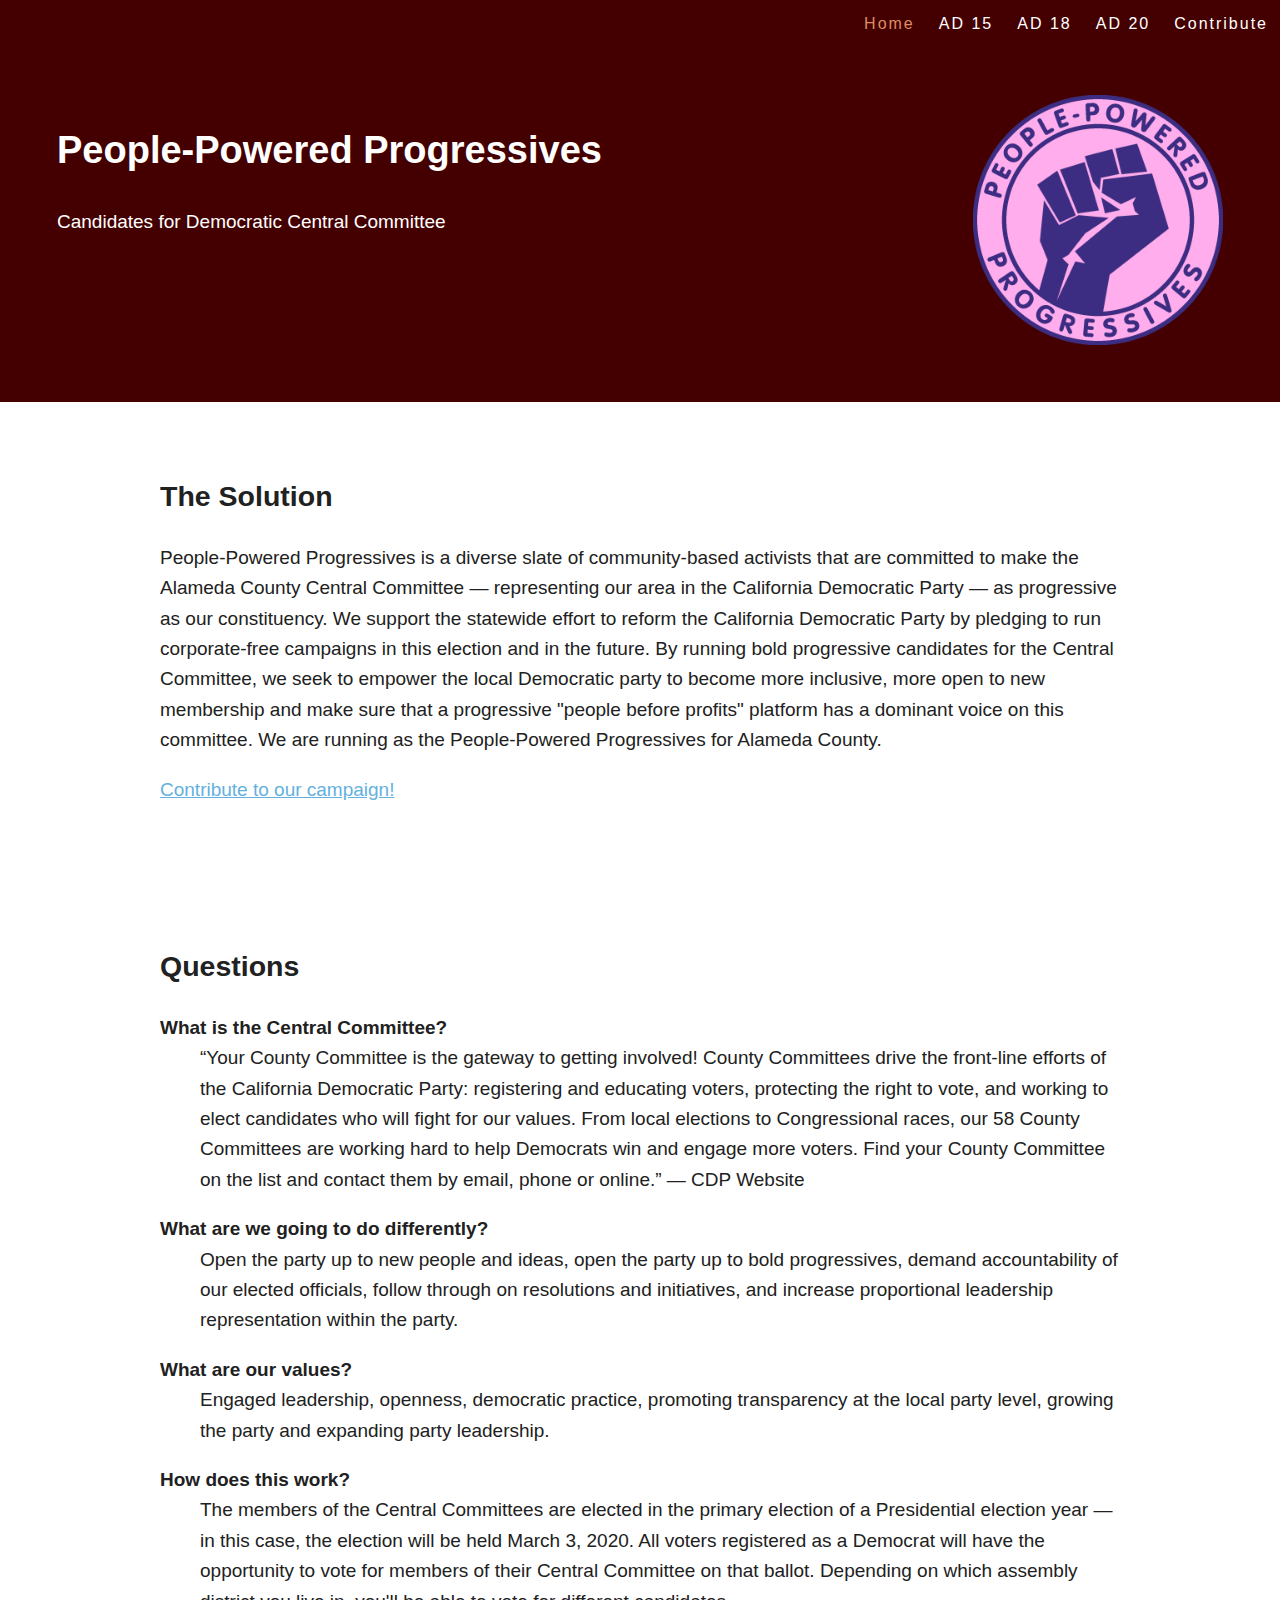
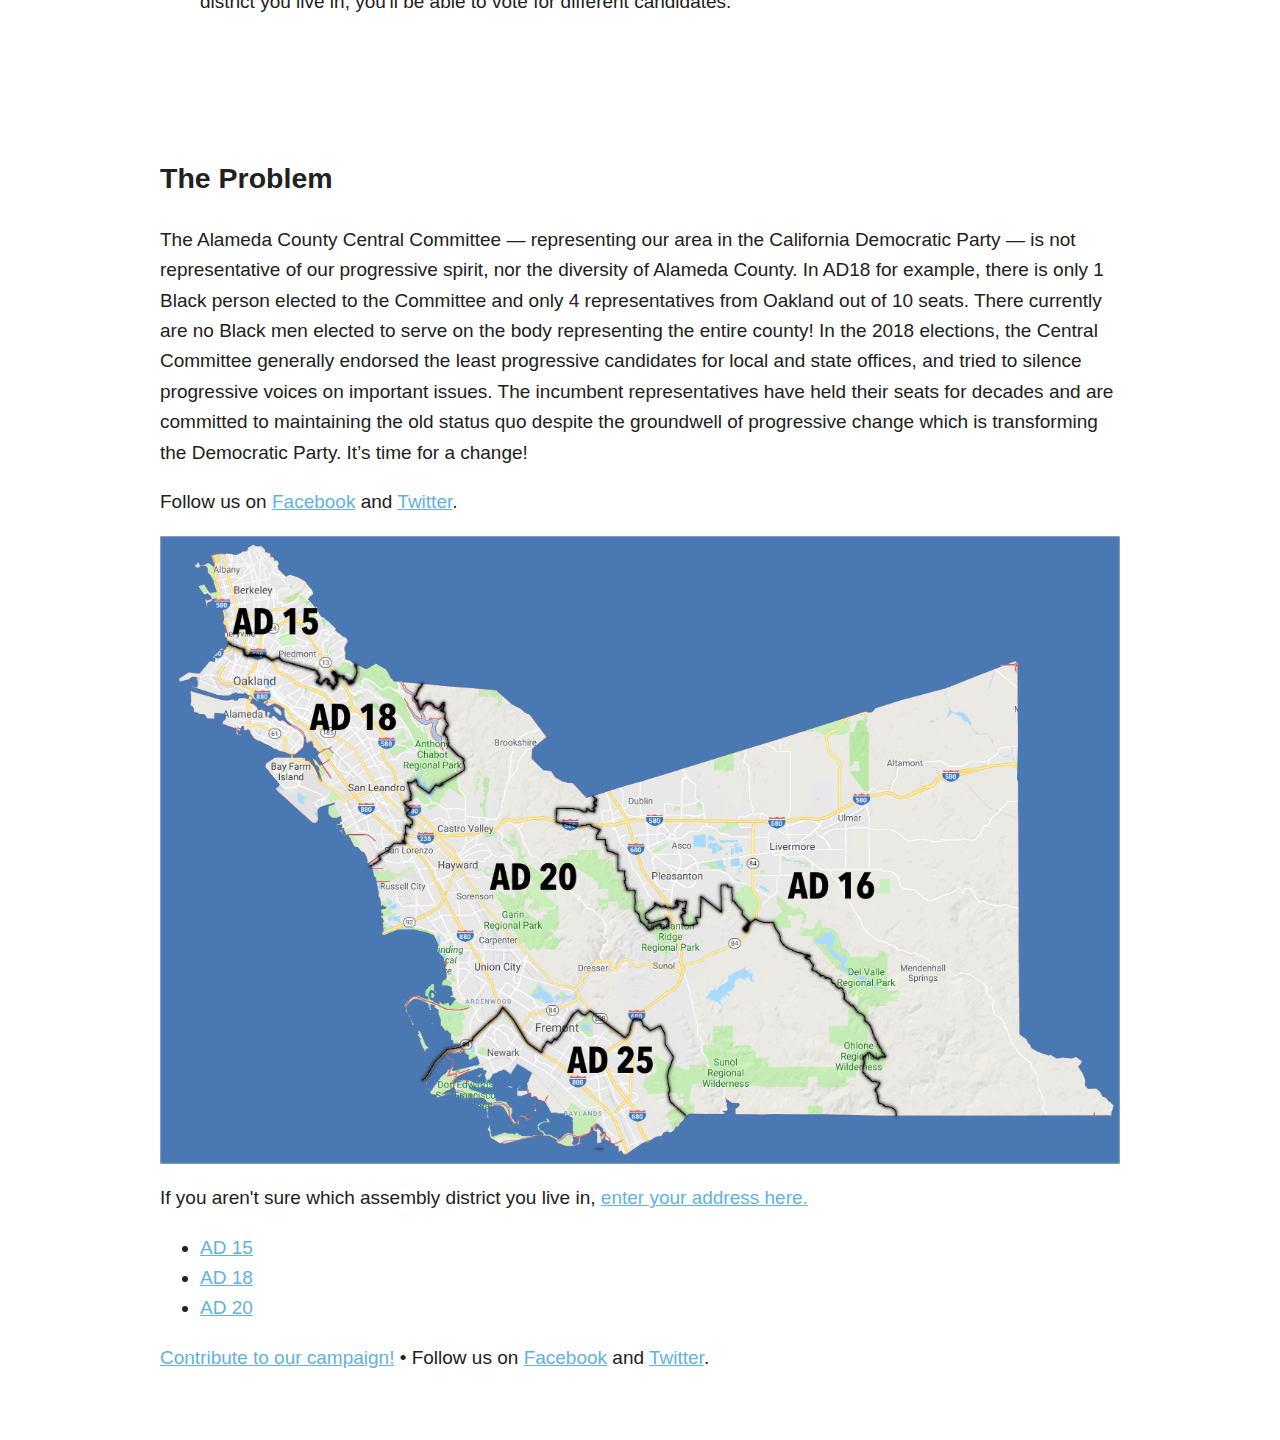
==== index.html @ a9eda9a0 "ad15 added" ====
<!DOCTYPE html><html class="no-js" lang="en-us"><head><meta charset="utf-8"><!--[if IE]><meta http-equiv='X-UA-Compatible' content='IE=edge'><![endif]--><title>People-Powered Progressives</title><meta name="description" content="Candidates for Democratic Central Committee in Alameda County."><meta name="viewport" content="width=device-width, initial-scale=1.0, viewport-fit=cover"><meta name="supported-color-schemes" content="light dark"><link rel="apple-touch-icon" href="icon.png"><link rel="stylesheet" href="css/main.css"></head><body class="Home"><!--[if lt IE 9]><p class="browserupgrade">You are using an <strong>outdated</strong> browser. Please
<a href="http://browsehappy.com/">upgrade your browser</a> to improve your experience.</p><![endif]--><header id="main-header"><div class="clearfix"><div class="logo"><a class="active" href="/"><img src="img/logo.png" alt="Logo"></a></div><div class="title"><h1>People-Powered Progressives</h1><p>Candidates for Democratic Central Committee</p></div><input id="navigation" type="checkbox"><label class="hamburger" for="navigation"><div class="spinner diagonal part-1"></div><div class="spinner horizontal"></div><div class="spinner diagonal part-2"></div></label><nav class="page-menu"><ul><li><a class="active" href="./">Home</a></li><li><a href="ad15.html">AD 15</a></li><!--/+navLink('', 'AD 16')--><li><a href="ad18.html">AD 18</a></li><li><a href="ad20.html">AD 20</a></li><!--/+navLink('', 'AD 25')--><li><a href="https://www.efundraisingconnections.com/c/PeoplePoweredProgressives/">Contribute</a></li></ul></nav></div></header><main><section class="solution"><article class="textual"><header><h2>The Solution</h2><p>People-Powered Progressives is a diverse slate of community-based activists that are committed to make the Alameda County Central Committee — representing our area in the California Democratic Party — as progressive as our constituency. We support the statewide effort to reform the California Democratic Party by pledging to run corporate-free campaigns in this election and in the future. By running bold progressive candidates for the Central Committee, we seek to empower the local Democratic party to become more inclusive, more open to new membership and make sure that a progressive "people before profits" platform has a dominant voice on this committee. We are running as the People-Powered Progressives for Alameda County.
</p><p><a href="https://www.efundraisingconnections.com/c/PeoplePoweredProgressives/">Contribute to our campaign!</a></p></header></article></section><section class="questions"><article class="textual"><header><h2>Questions</h2><dl><dt>What is the Central Committee?</dt><dd class="quoted">“Your County Committee is the gateway to getting involved! County Committees drive the front-line efforts of the California Democratic Party: registering and educating voters, protecting the right to vote, and working to elect candidates who will fight for our values. From local elections to Congressional races, our 58 County Committees are working hard to help Democrats win and engage more voters. Find your County Committee on the list and contact them by email, phone or online.” — CDP Website</dd></dl><dl><dt>What are we going to do differently?</dt><dd>Open the party up to new people and ideas, open the party up to bold progressives, demand accountability of our elected officials, follow through on resolutions and initiatives, and increase proportional leadership representation within the party.</dd></dl><dl><dt>What are our values?</dt><dd>Engaged leadership, openness, democratic practice, promoting transparency at the local party level, growing the party and expanding party leadership.</dd></dl><dl><dt>How does this work?</dt><dd>The members of the Central Committees are elected in the primary election of a Presidential election year — in this case, the election will be held March 3, 2020. All voters registered as a Democrat will have the opportunity to vote for members of their Central Committee on that ballot. Depending on which assembly district you live in, you'll be able to vote for different candidates.</dd></dl></header></article></section><section class="problem"><article class="textual"><header><h2>The Problem</h2><p>The Alameda County Central Committee — representing our area in the California Democratic Party — is not representative of our progressive spirit, nor the diversity of Alameda County. In AD18 for example, there is only 1 Black person elected to the Committee and only 4 representatives from Oakland out of 10 seats. There currently are no Black men elected to serve on the body representing the entire county! In the 2018 elections, the Central Committee generally endorsed the least progressive candidates for local and state offices, and tried to silence progressive voices on important issues. The incumbent representatives have held their seats for decades and are committed to maintaining the old status quo despite the groundwell of progressive change which is transforming the Democratic Party. It’s time for a change!

</p><p>Follow us on <a href="https://www.facebook.com/peoplepoweredprogressives">Facebook</a> and <a href="https://twitter.com/PeoplePoweredAC">Twitter</a>.
</p><p><img src="img/alameda-county-assembly-districts.jpeg"></p><p>If you aren't sure which assembly district you live in, <a href="http://findyourrep.legislature.ca.gov">enter your address here.</a>

</p><nav class="extra-menu"><ul><li><a href="ad15.html">AD 15</a></li><li><a href="ad18.html">AD 18</a></li><li><a href="ad20.html">AD 20</a></li></ul></nav><p><a href='https://www.efundraisingconnections.com/c/PeoplePoweredProgressives/'>Contribute to our campaign!</a>
•
Follow us on <a href="https://www.facebook.com/peoplepoweredprogressives">Facebook</a> and <a href="https://twitter.com/PeoplePoweredAC">Twitter</a>.</p></header></article></section></main><footer></footer><!-- Modernizer-like--><!-- Remove "no-js" class from element, if it exists--><script>document.documentElement.className = document.documentElement.className.replace("no-js","js");</script></body></html>
---- css/main.css ----
/*! normalize.css v8.0.0 | MIT License | github.com/necolas/normalize.css */html{line-height:1.15;-webkit-text-size-adjust:100%}body{margin:0}h1{font-size:2em;margin:0.67em 0}hr{box-sizing:content-box;height:0;overflow:visible}pre{font-family:monospace, monospace;font-size:1em}a{background-color:transparent}abbr[title]{border-bottom:none;text-decoration:underline;text-decoration:underline dotted}b,strong{font-weight:bolder}code,kbd,samp{font-family:monospace, monospace;font-size:1em}small{font-size:80%}sub,sup{font-size:75%;line-height:0;position:relative;vertical-align:baseline}sub{bottom:-0.25em}sup{top:-0.5em}img{border-style:none}button,input,optgroup,select,textarea{font-family:inherit;font-size:100%;line-height:1.15;margin:0}button,input{overflow:visible}button,select{text-transform:none}button,[type="button"],[type="reset"],[type="submit"]{-webkit-appearance:button}button::-moz-focus-inner,[type="button"]::-moz-focus-inner,[type="reset"]::-moz-focus-inner,[type="submit"]::-moz-focus-inner{border-style:none;padding:0}button:-moz-focusring,[type="button"]:-moz-focusring,[type="reset"]:-moz-focusring,[type="submit"]:-moz-focusring{outline:1px dotted ButtonText}fieldset{padding:0.35em 0.75em 0.625em}legend{box-sizing:border-box;color:inherit;display:table;max-width:100%;padding:0;white-space:normal}progress{vertical-align:baseline}textarea{overflow:auto}[type="checkbox"],[type="radio"]{box-sizing:border-box;padding:0}[type="number"]::-webkit-inner-spin-button,[type="number"]::-webkit-outer-spin-button{height:auto}[type="search"]{-webkit-appearance:textfield;outline-offset:-2px}[type="search"]::-webkit-search-decoration{-webkit-appearance:none}::-webkit-file-upload-button{-webkit-appearance:button;font:inherit}details{display:block}summary{display:list-item}template{display:none}[hidden]{display:none}/*! HTML5 Boilerplate v6.0.1 | MIT License | https://html5boilerplate.com/ */html{color:#222;font-size:1em;line-height:1.4}::-moz-selection{background:#b3d4fc;text-shadow:none}::selection{background:#b3d4fc;text-shadow:none}hr{display:block;height:1px;border:0;border-top:1px solid #ccc;margin:1em 0;padding:0}audio,canvas,iframe,img,svg,video{vertical-align:middle}fieldset{border:0;margin:0;padding:0}textarea{resize:vertical}.browserupgrade{margin:0.2em 0;background:#ccc;color:#000;padding:0.2em 0}.hidden{display:none !important}.visuallyhidden{border:0;clip:rect(0 0 0 0);-webkit-clip-path:inset(50%);clip-path:inset(50%);height:1px;margin:-1px;overflow:hidden;padding:0;position:absolute;width:1px;white-space:nowrap}.visuallyhidden.focusable:active,.visuallyhidden.focusable:focus{clip:auto;-webkit-clip-path:none;clip-path:none;height:auto;margin:0;overflow:visible;position:static;width:auto;white-space:inherit}.invisible{visibility:hidden}.clearfix:before,.person:before,.clearfix:after,.person:after{content:" ";display:table}.clearfix:after,.person:after{clear:both}@media print{*,*:before,*:after{background:transparent !important;color:#000 !important;box-shadow:none !important;text-shadow:none !important}a,a:visited{text-decoration:underline}a[href]:after{content:" (" attr(href) ")"}abbr[title]:after{content:" (" attr(title) ")"}a[href^="#"]:after,a[href^="javascript:"]:after{content:""}pre{white-space:pre-wrap !important}pre,blockquote{border:1px solid #999;page-break-inside:avoid}thead{display:table-header-group}tr,img{page-break-inside:avoid}p,h2,h3{orphans:3;widows:3}h2,h3{page-break-after:avoid}}html,body{height:100%}body{display:-ms-flexbox;display:flex;-ms-flex-direction:column;flex-direction:column}body>header,body>footer{-ms-flex:none;flex:none}body>main{-ms-flex:1 0 auto;flex:1 0 auto}html{box-sizing:border-box}.ir{border:0 !important;font:0/0 a !important;text-shadow:none !important;color:transparent !important;width:0 !important;height:0 !important;padding:0 !important}section,.safe-area{padding-left:1rem;padding-right:1rem}@supports (padding: 0px){section{padding-left:max(1rem, constant(safe-area-inset-left));padding-right:max(1rem, constant(safe-area-inset-right));padding-left:max(1rem, env(safe-area-inset-left));padding-right:max(1rem, env(safe-area-inset-right))}.safe-area-only{padding-left:constant(safe-area-inset-left);padding-right:constant(safe-area-inset-right);padding-left:env(safe-area-inset-left);padding-right:env(safe-area-inset-right)}}.no-js .requires-js{display:none}.js .js-warning{display:none}.js .js-hidden{display:none}.no-js p.js-warning{padding:0.5rem 1rem;margin:0;color:purple;background:white}.browserupgrade{font-size:150%;padding:1rem}.warning{color:purple}iframe{border:none}svg defs{height:0;position:absolute;width:0}:root{color-scheme:light dark;--color-Link:			hsl(202, 65%, 63%);--color-Link-hover:		hsl(202, 65%, 43%);--color-Inverse:		hsl(20, 65%, 63%);--color-Warning:		purple;--color-paper-high:		white;--color-paper-med:		hsl(0, 0%, 96%);--color-paper-low:		hsl(0, 0%, 74%);--color-ink-low:		hsl(0, 0%, 38%);--color-ink-med:		hsl(0, 0%, 26%);--color-ink-high:		hsl(0, 0%, 13%);--color-ink-max:		black;--color-dark-high:		hsl(0, 0%, 13%)}@media (prefers-color-scheme: dark){:root{--color-Link:			hsl(202, 65%, 63%);--color-Link-hover:		hsl(202, 65%, 43%);--color-Inverse:		hsl(20, 65%, 63%);--color-Warning:		purple;--color-paper-high:		hsl(0, 0%, 0%);--color-paper-med:		hsl(0, 0%, 4%);--color-paper-low:		hsl(0, 0%, 26%);--color-ink-low:		hsl(0, 0%, 62%);--color-ink-med:		hsl(0, 0%, 74%);--color-ink-high:		hsl(0, 0%, 87%);--color-dark-high:		hsl(0, 0%, 4%)}.hero-image{opacity:0.7}}html{color:var(--color-ink-high)}a{color:var(--color-Link)}.dimmer{color:var(--color-ink-low)}main{background:var(--color-paper-high)}section.lightgray{background:var(--color-paper-low)}body{font:19px/1.6 Helvetica, Helvetica Neue, Arial}dt{font-weight:bold}.blogdate{font-weight:normal;color:var(--color-paper-low)}img.small{float:right;margin-left:1em;max-width:25%}blockquote{font-style:italic;letter-spacing:2px}blockquote footer{font-style:normal;letter-spacing:normal;font-size:80%}.centered{text-align:center}section{padding-top:1rem;padding-bottom:1rem}section.balance-footer{padding-bottom:0}body>footer p{padding:20px 5%;margin:0;font-size:80%}article.textual{margin:0 auto;padding:2rem 1rem;max-width:60rem}body>footer{background:var(--color-paper-low);color:var(--color-paper-high)}.embed-container{position:relative;padding-bottom:56.25%;height:0;overflow:hidden;max-width:100%}.embed-container iframe,.embed-container object,.embed-container embed{position:absolute;top:0;left:0;width:100%;height:100%}.ksbox{width:100%;float:left}.ksbox,.ksflex{padding:15px 15px}.ksbox>* :not(.group):first-child{margin-top:0}.ksbox>* :not(.group):last-child{margin-bottom:0}.directionRtoL .ksbox,.ksbox.opposite{float:right}.directionRtoL .ksbox.opposite{float:left}.group{margin:-15px -15px}.flexbox{display:-webkit-box;display:-ms-flexbox;display:flex;-ms-flex-flow:row wrap;flex-flow:row wrap}.flex-fill{-moz-flex:1 1 auto;-ms-flex:1 1 auto;-webkit-box-flex:1;flex:1 1 auto}.flex-down,.sidebar-container>.group{-ms-flex-direction:column;-webkit-box-orient:vertical;-webkit-box-direction:normal;flex-direction:column}.outdent-horizontally{margin:0 -15px}.no-padding .group,.no-padding .ksbox{margin:0}.no-padding .ksbox{padding:0}.padded{padding:20px}img{max-width:100%}img.right{float:right;max-width:50%;padding-left:1em}img.half{float:left;max-width:50%}@media only screen and (max-width: 629px){.maximize-mobile{padding-left:0;padding-right:0}.maximize-mobile footer,.maximize-mobile header{padding-left:1rem;padding-right:1rem}img.right,img.half{max-width:100%;float:none;padding:0}}header#main-header{padding-top:5em;background-color:#440000;color:white}.logo{float:right;width:25%;max-width:250px;padding:0 3em 3em 3em}.title{padding:0 3em 3em 3em}@media only screen and (max-width: 629px){.logo{float:none;width:100%;max-width:100%;padding:0;max-width:200px;margin:1em auto 0 auto}h1{line-height:1;font-size:1.5em}.title p{line-height:1}.title{padding-bottom:0}header#main-header{padding-top:0em}main article.textual{padding-top:0}}input#navigation[type="checkbox"],label.hamburger{display:none}@media only screen and (min-width: 630px){nav.page-menu{display:block;position:absolute;top:0;right:0;text-align:center}nav.page-menu ul{padding:0;margin:0;list-style:none;overflow:hidden;text-align:right}nav.page-menu li{margin:0;color:#fff;display:inline-block;line-height:1;font-size:1rem;font-weight:300;letter-spacing:2px}nav.page-menu a{color:#fff;text-decoration:none;display:block;padding:1rem .75rem}nav.page-menu a.active{color:var(--color-Inverse)}nav.page-menu a:hover{background:var(--color-Inverse);color:var(--color-ink-med)}}@media only screen and (max-width: 629px){nav.page-menu{display:block;position:fixed;top:0;right:0;height:100%;width:12rem;z-index:10;transform:translateX(250px);transition:transform 250ms ease-in-out}nav.page-menu ul{width:12rem;height:100%;padding:0;margin:0;list-style:none;background:#456;overflow:hidden}nav.page-menu li{margin:0;color:#fff}nav.page-menu a{color:#fff;font-size:1rem;text-decoration:none;display:block;padding:12px 15px;font-weight:300;letter-spacing:2px}nav.page-menu a.active{color:var(--color-Inverse)}nav.page-menu a:hover{background:#111}label.hamburger{display:block;position:absolute;top:10px;right:.5rem;width:32px;height:25px;z-index:11;cursor:pointer}input#navigation[type="checkbox"]:checked ~ .page-menu{transform:translateX(0)}input#navigation[type="checkbox"]:checked ~ label{position:fixed;transform:none;top:.5rem}input#navigation[type="checkbox"]:checked ~ label>.horizontal{opacity:0}input#navigation[type="checkbox"]:checked ~ label>.diagonal.part-1{transform:rotate(135deg);margin-top:10px}input#navigation[type="checkbox"]:checked ~ label>.diagonal.part-2{transform:rotate(-135deg);margin-top:-15px}.spinner{transition:all 0.3s;position:relative;float:left;height:5px;border-radius:2px;width:100%;background-color:var(--color-Inverse)}.horizontal,.diagonal.part-2{margin-top:5px}}a.active{pointer-events:none;cursor:default}.person{padding-bottom:1em;border-bottom:1px solid #CCC;margin-bottom:2em}.person img{max-width:100px;float:left;margin-right:1em;margin-top:1em}.person h3{margin-bottom:0}.person .occupation{font-style:italic;color:green}.person p{margin-left:120px}@media only screen and (max-width: 629px){.person{margin-bottom:0;padding-bottom:0}.person p{margin-left:0}}h3.righthand{margin:0;padding:1rem 1rem;text-align:right}.input-form input,.input-form textarea,.input-form select{display:inline-block;font-size:1rem;margin-bottom:1rem;padding:0.25rem 0.5rem;width:95%;max-width:30rem;color:var(--color-ink-high)}input[type="submit"]{display:block;text-align:center;color:var(--color-paper-high);background:var(--color-Link);padding:6px 2rem;border:none;width:auto;border-radius:4px}.contact-section{background:var(--color-paper-low);color:var(--color-ink-high)}.input-form a{color:var(--color-paper-high)}.trapit{display:none !important}
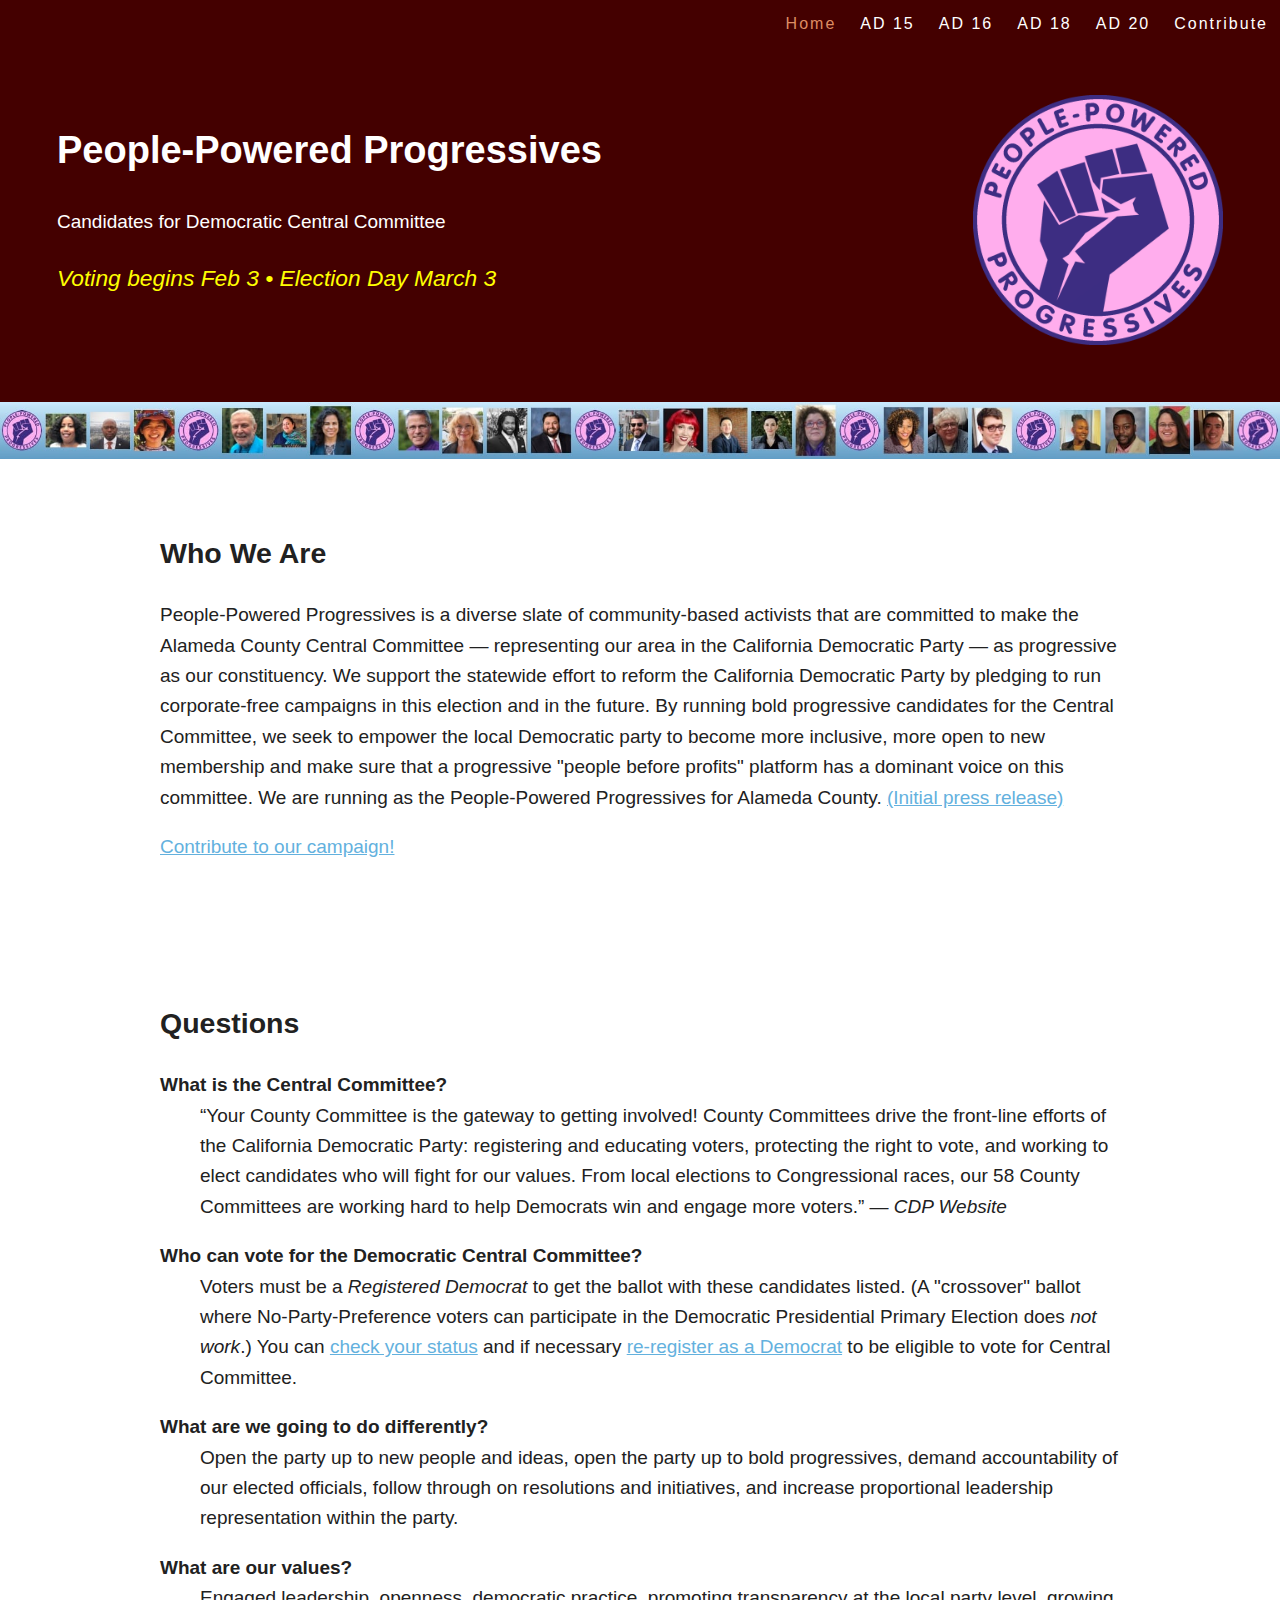
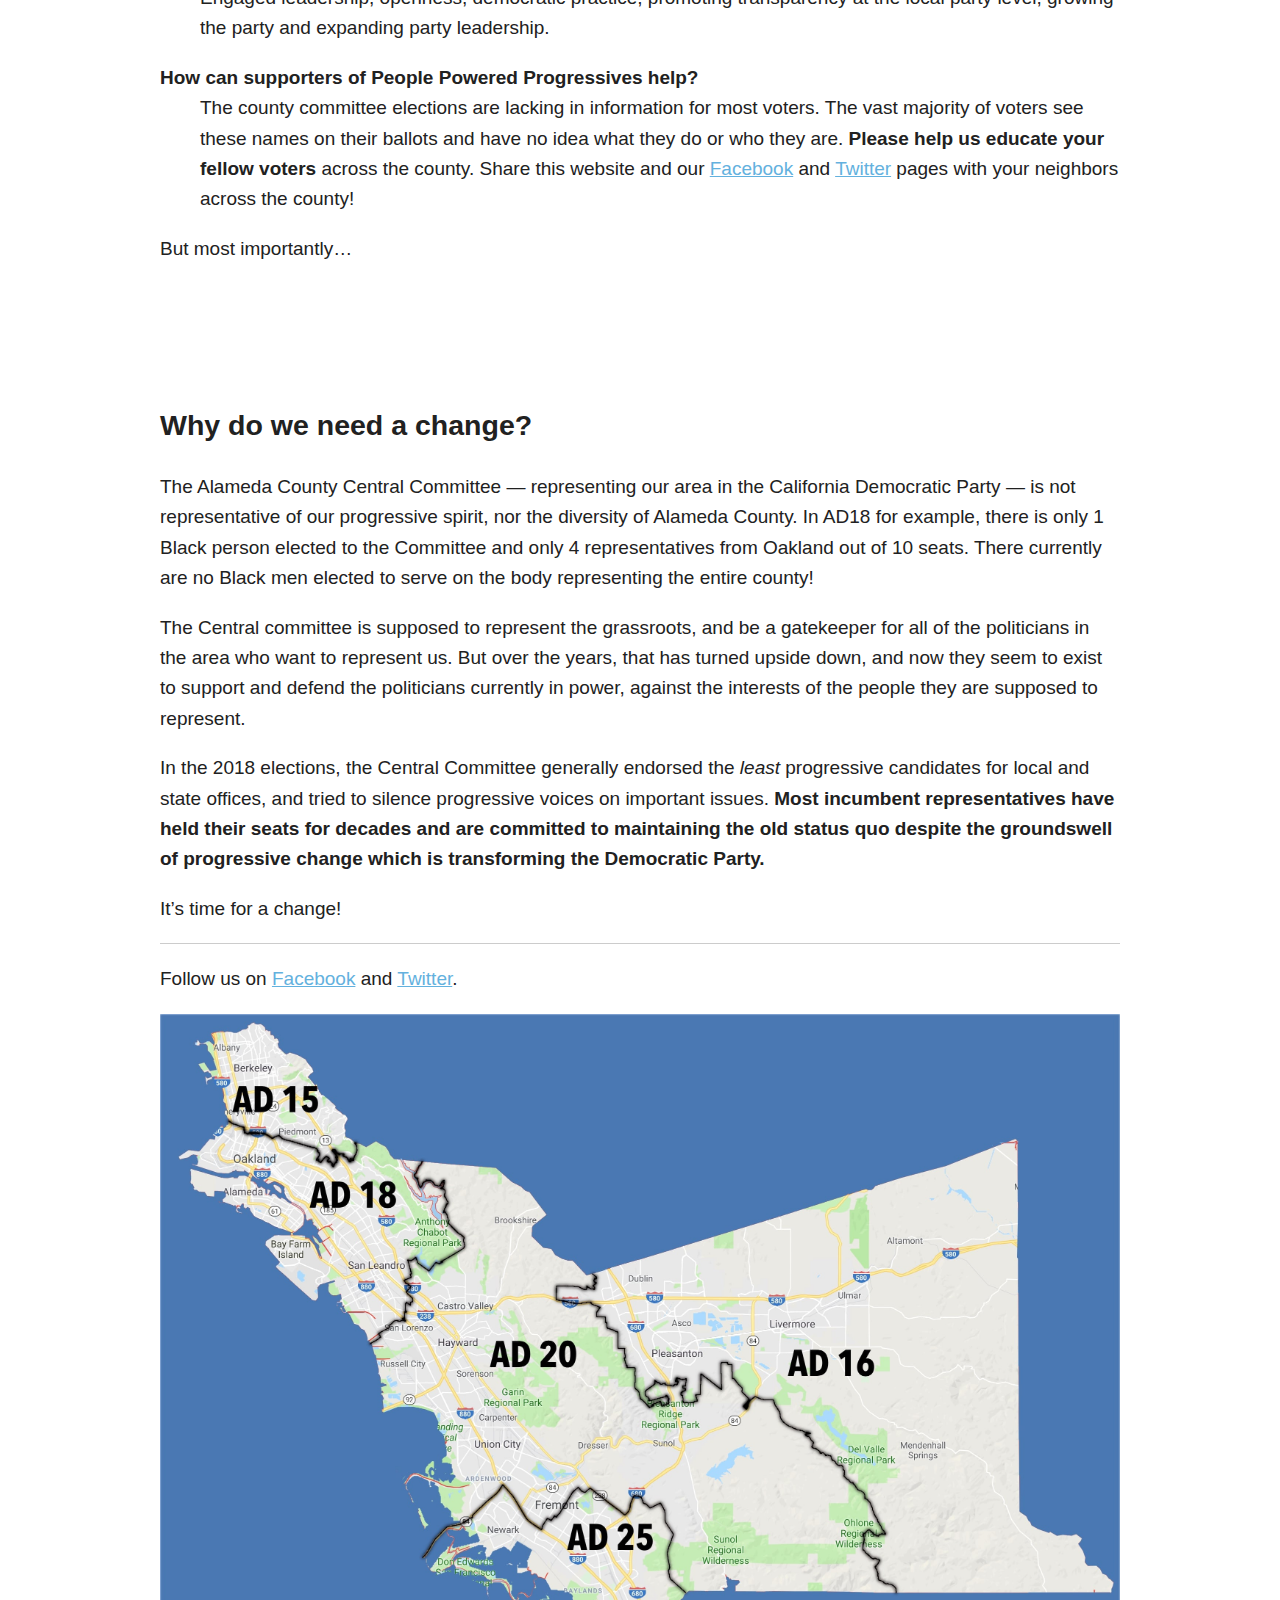
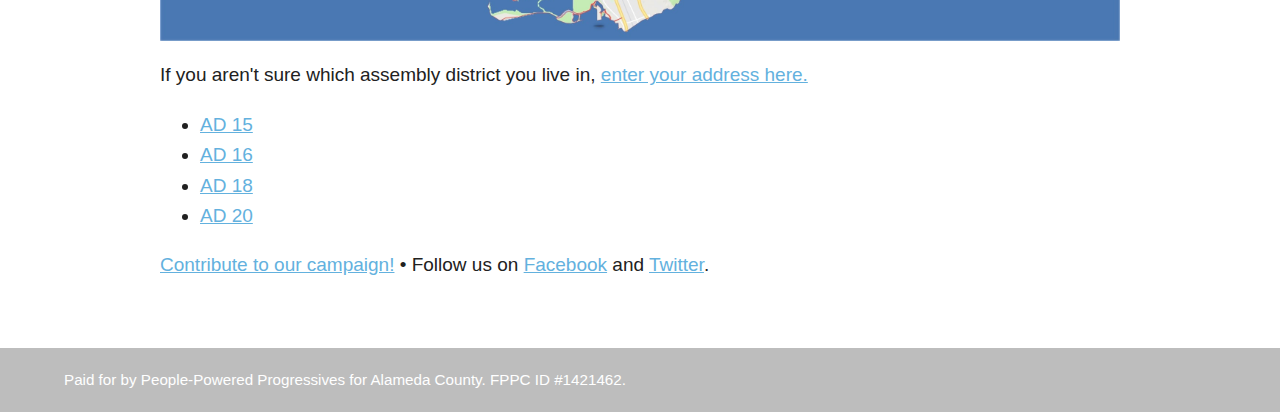
==== commit 5a886dd2: "lotsa changes for new launch" ====
--- a/index.html
+++ b/index.html
@@ -1,10 +1,12 @@
-<!DOCTYPE html><html class="no-js" lang="en-us"><head><meta charset="utf-8"><!--[if IE]><meta http-equiv='X-UA-Compatible' content='IE=edge'><![endif]--><title>People-Powered Progressives</title><meta name="description" content="Candidates for Democratic Central Committee in Alameda County."><meta name="viewport" content="width=device-width, initial-scale=1.0, viewport-fit=cover"><meta name="supported-color-schemes" content="light dark"><link rel="apple-touch-icon" href="icon.png"><link rel="stylesheet" href="css/main.css"></head><body class="Home"><!--[if lt IE 9]><p class="browserupgrade">You are using an <strong>outdated</strong> browser. Please
-<a href="http://browsehappy.com/">upgrade your browser</a> to improve your experience.</p><![endif]--><header id="main-header"><div class="clearfix"><div class="logo"><a class="active" href="/"><img src="img/logo.png" alt="Logo"></a></div><div class="title"><h1>People-Powered Progressives</h1><p>Candidates for Democratic Central Committee</p></div><input id="navigation" type="checkbox"><label class="hamburger" for="navigation"><div class="spinner diagonal part-1"></div><div class="spinner horizontal"></div><div class="spinner diagonal part-2"></div></label><nav class="page-menu"><ul><li><a class="active" href="./">Home</a></li><li><a href="ad15.html">AD 15</a></li><!--/+navLink('', 'AD 16')--><li><a href="ad18.html">AD 18</a></li><li><a href="ad20.html">AD 20</a></li><!--/+navLink('', 'AD 25')--><li><a href="https://www.efundraisingconnections.com/c/PeoplePoweredProgressives/">Contribute</a></li></ul></nav></div></header><main><section class="solution"><article class="textual"><header><h2>The Solution</h2><p>People-Powered Progressives is a diverse slate of community-based activists that are committed to make the Alameda County Central Committee — representing our area in the California Democratic Party — as progressive as our constituency. We support the statewide effort to reform the California Democratic Party by pledging to run corporate-free campaigns in this election and in the future. By running bold progressive candidates for the Central Committee, we seek to empower the local Democratic party to become more inclusive, more open to new membership and make sure that a progressive "people before profits" platform has a dominant voice on this committee. We are running as the People-Powered Progressives for Alameda County.
-</p><p><a href="https://www.efundraisingconnections.com/c/PeoplePoweredProgressives/">Contribute to our campaign!</a></p></header></article></section><section class="questions"><article class="textual"><header><h2>Questions</h2><dl><dt>What is the Central Committee?</dt><dd class="quoted">“Your County Committee is the gateway to getting involved! County Committees drive the front-line efforts of the California Democratic Party: registering and educating voters, protecting the right to vote, and working to elect candidates who will fight for our values. From local elections to Congressional races, our 58 County Committees are working hard to help Democrats win and engage more voters. Find your County Committee on the list and contact them by email, phone or online.” — CDP Website</dd></dl><dl><dt>What are we going to do differently?</dt><dd>Open the party up to new people and ideas, open the party up to bold progressives, demand accountability of our elected officials, follow through on resolutions and initiatives, and increase proportional leadership representation within the party.</dd></dl><dl><dt>What are our values?</dt><dd>Engaged leadership, openness, democratic practice, promoting transparency at the local party level, growing the party and expanding party leadership.</dd></dl><dl><dt>How does this work?</dt><dd>The members of the Central Committees are elected in the primary election of a Presidential election year — in this case, the election will be held March 3, 2020. All voters registered as a Democrat will have the opportunity to vote for members of their Central Committee on that ballot. Depending on which assembly district you live in, you'll be able to vote for different candidates.</dd></dl></header></article></section><section class="problem"><article class="textual"><header><h2>The Problem</h2><p>The Alameda County Central Committee — representing our area in the California Democratic Party — is not representative of our progressive spirit, nor the diversity of Alameda County. In AD18 for example, there is only 1 Black person elected to the Committee and only 4 representatives from Oakland out of 10 seats. There currently are no Black men elected to serve on the body representing the entire county! In the 2018 elections, the Central Committee generally endorsed the least progressive candidates for local and state offices, and tried to silence progressive voices on important issues. The incumbent representatives have held their seats for decades and are committed to maintaining the old status quo despite the groundwell of progressive change which is transforming the Democratic Party. It’s time for a change!
-
-</p><p>Follow us on <a href="https://www.facebook.com/peoplepoweredprogressives">Facebook</a> and <a href="https://twitter.com/PeoplePoweredAC">Twitter</a>.
+<!DOCTYPE html><html class="no-js" lang="en-us"><head><meta charset="utf-8"><!--[if IE]><meta http-equiv='X-UA-Compatible' content='IE=edge'><![endif]--><title>People-Powered Progressives</title><meta name="description" content="Candidates for Democratic Central Committee in Alameda County."><meta name="viewport" content="width=device-width, initial-scale=1.0, viewport-fit=cover"><meta name="supported-color-schemes" content="light dark"><link rel="apple-touch-icon" sizes="180x180" href="/apple-touch-icon.png"><link rel="icon" type="image/png" sizes="32x32" href="/favicon-32x32.png"><link rel="icon" type="image/png" sizes="16x16" href="/favicon-16x16.png"><link rel="apple-touch-icon" href="icon.png"><link rel="stylesheet" href="css/main.css"></head><body class="Home"><!--[if lt IE 9]><p class="browserupgrade">You are using an <strong>outdated</strong> browser. Please
+<a href="http://browsehappy.com/">upgrade your browser</a> to improve your experience.</p><![endif]--><header id="main-header"><div class="clearfix"><div class="logo"><a class="active" href="/"><img src="img/logo.png" alt="Logo"></a></div><div class="title"><h1>People-Powered Progressives</h1><p>Candidates for Democratic Central Committee</p><p class="highlighted"><i>Voting begins Feb 3 • Election Day March 3</i></p></div><input id="navigation" type="checkbox"><label class="hamburger" for="navigation"><div class="spinner diagonal part-1"></div><div class="spinner horizontal"></div><div class="spinner diagonal part-2"></div></label><nav class="page-menu"><ul><li><a class="active" href="./">Home</a></li><li><a href="ad15.html">AD 15</a></li><li><a href="ad16.html">AD 16</a></li><li><a href="ad18.html">AD 18</a></li><li><a href="ad20.html">AD 20</a></li><li><a href="https://www.efundraisingconnections.com/c/PeoplePoweredProgressives/">Contribute</a></li></ul></nav><div><img src="img/ppp.jpg" style="width:100%"></div></div></header><main><section class="solution"><article class="textual"><header><h2>Who We Are</h2><p>People-Powered Progressives is a diverse slate of community-based activists that are committed to make the Alameda County Central Committee — representing our area in the California Democratic Party — as progressive as our constituency. We support the statewide effort to reform the California Democratic Party by pledging to run corporate-free campaigns in this election and in the future. By running bold progressive candidates for the Central Committee, we seek to empower the local Democratic party to become more inclusive, more open to new membership and make sure that a progressive "people before profits" platform has a dominant voice on this committee. We are running as the People-Powered Progressives for Alameda County. <a href="/press-release.html">(Initial press release)</a>
+</p><p><a href="https://www.efundraisingconnections.com/c/PeoplePoweredProgressives/">Contribute to our campaign!</a></p></header></article></section><section class="questions"><article class="textual"><header><h2>Questions</h2><dl><dt>What is the Central Committee?</dt><dd class="quoted">“Your County Committee is the gateway to getting involved! County Committees drive the front-line efforts of the California Democratic Party: registering and educating voters, protecting the right to vote, and working to elect candidates who will fight for our values. From local elections to Congressional races, our 58 County Committees are working hard to help Democrats win and engage more voters.” — <i>CDP Website</i></dd></dl><dl><dt>Who can vote for the Democratic Central Committee?</dt><dd>Voters must be a <em>Registered Democrat</em> to get the ballot with these candidates listed. (A "crossover" ballot where No-Party-Preference voters can participate in the Democratic Presidential Primary Election does <em>not work</em>.) You can <a href="https://www.acgov.org/rovmvp_app/mvp.do">check your status</a> and if necessary <a href="https://www.acvote.org/voting/register-to-vote">re-register as a Democrat</a> to be eligible to vote for Central Committee.</dd></dl><dl><dt>What are we going to do differently?</dt><dd>Open the party up to new people and ideas, open the party up to bold progressives, demand accountability of our elected officials, follow through on resolutions and initiatives, and increase proportional leadership representation within the party.</dd></dl><dl><dt>What are our values?</dt><dd>Engaged leadership, openness, democratic practice, promoting transparency at the local party level, growing the party and expanding party leadership.</dd></dl><dl><dt>How can supporters of People Powered Progressives help?</dt><dd>The county committee elections are lacking in information for most voters. The vast majority of voters see these names on their ballots and have no idea what they do or who they are.  <b>Please help us educate your fellow voters</b> across the county. Share this website and our <a href="https://www.facebook.com/peoplepoweredprogressives">Facebook</a> and <a href="https://twitter.com/PeoplePoweredAC">Twitter</a> pages with your neighbors across the county!</dd></dl><p>But most importantly…
+</p></header></article></section><section class="problem"><article class="textual"><header><h2>Why do we need a change?</h2><p>The Alameda County Central Committee — representing our area in the California Democratic Party — is not representative of our progressive spirit, nor the diversity of Alameda County. In AD18 for example, there is only 1 Black person elected to the Committee and only 4 representatives from Oakland out of 10 seats. There currently are no Black men elected to serve on the body representing the entire county!</p><p>The Central committee is supposed to represent the grassroots, and be a gatekeeper for all of the politicians in the area who want to represent us. But over the years, that has turned upside down, and now they seem to exist to support and defend the politicians currently in power, against the interests of the people they are supposed to represent.
+</p><p>In the 2018 elections, the Central Committee generally endorsed the <em>least</em> progressive candidates for local and state offices, and tried to silence progressive voices on important issues. <b>Most incumbent representatives have held their seats for decades and are committed to maintaining the old status quo despite the groundswell of progressive change which is transforming the Democratic Party.</b></p><p>It’s time for a change!
+</p><hr><p>Follow us on <a href="https://www.facebook.com/peoplepoweredprogressives">Facebook</a> and <a href="https://twitter.com/PeoplePoweredAC">Twitter</a>.
 </p><p><img src="img/alameda-county-assembly-districts.jpeg"></p><p>If you aren't sure which assembly district you live in, <a href="http://findyourrep.legislature.ca.gov">enter your address here.</a>
 
-</p><nav class="extra-menu"><ul><li><a href="ad15.html">AD 15</a></li><li><a href="ad18.html">AD 18</a></li><li><a href="ad20.html">AD 20</a></li></ul></nav><p><a href='https://www.efundraisingconnections.com/c/PeoplePoweredProgressives/'>Contribute to our campaign!</a>
+</p><nav class="extra-menu"><ul><li><a href="ad15.html">AD 15</a></li><li><a href="">AD 16</a></li><li><a href="ad18.html">AD 18</a></li><li><a href="ad20.html">AD 20</a></li></ul></nav><p><a href='https://www.efundraisingconnections.com/c/PeoplePoweredProgressives/'>Contribute to our campaign!</a>
 •
-Follow us on <a href="https://www.facebook.com/peoplepoweredprogressives">Facebook</a> and <a href="https://twitter.com/PeoplePoweredAC">Twitter</a>.</p></header></article></section></main><footer></footer><!-- Modernizer-like--><!-- Remove "no-js" class from element, if it exists--><script>document.documentElement.className = document.documentElement.className.replace("no-js","js");</script></body></html>+Follow us on <a href="https://www.facebook.com/peoplepoweredprogressives">Facebook</a> and <a href="https://twitter.com/PeoplePoweredAC">Twitter</a>.</p></header></article></section></main><footer><p>Paid for by People-Powered Progressives for Alameda County.  FPPC ID #1421462.
+</p></footer><!-- Modernizer-like--><!-- Remove "no-js" class from element, if it exists--><script>document.documentElement.className = document.documentElement.className.replace("no-js","js");</script></body></html>--- a/css/main.css
+++ b/css/main.css
@@ -1 +1 @@
-/*! normalize.css v8.0.0 | MIT License | github.com/necolas/normalize.css */html{line-height:1.15;-webkit-text-size-adjust:100%}body{margin:0}h1{font-size:2em;margin:0.67em 0}hr{box-sizing:content-box;height:0;overflow:visible}pre{font-family:monospace, monospace;font-size:1em}a{background-color:transparent}abbr[title]{border-bottom:none;text-decoration:underline;text-decoration:underline dotted}b,strong{font-weight:bolder}code,kbd,samp{font-family:monospace, monospace;font-size:1em}small{font-size:80%}sub,sup{font-size:75%;line-height:0;position:relative;vertical-align:baseline}sub{bottom:-0.25em}sup{top:-0.5em}img{border-style:none}button,input,optgroup,select,textarea{font-family:inherit;font-size:100%;line-height:1.15;margin:0}button,input{overflow:visible}button,select{text-transform:none}button,[type="button"],[type="reset"],[type="submit"]{-webkit-appearance:button}button::-moz-focus-inner,[type="button"]::-moz-focus-inner,[type="reset"]::-moz-focus-inner,[type="submit"]::-moz-focus-inner{border-style:none;padding:0}button:-moz-focusring,[type="button"]:-moz-focusring,[type="reset"]:-moz-focusring,[type="submit"]:-moz-focusring{outline:1px dotted ButtonText}fieldset{padding:0.35em 0.75em 0.625em}legend{box-sizing:border-box;color:inherit;display:table;max-width:100%;padding:0;white-space:normal}progress{vertical-align:baseline}textarea{overflow:auto}[type="checkbox"],[type="radio"]{box-sizing:border-box;padding:0}[type="number"]::-webkit-inner-spin-button,[type="number"]::-webkit-outer-spin-button{height:auto}[type="search"]{-webkit-appearance:textfield;outline-offset:-2px}[type="search"]::-webkit-search-decoration{-webkit-appearance:none}::-webkit-file-upload-button{-webkit-appearance:button;font:inherit}details{display:block}summary{display:list-item}template{display:none}[hidden]{display:none}/*! HTML5 Boilerplate v6.0.1 | MIT License | https://html5boilerplate.com/ */html{color:#222;font-size:1em;line-height:1.4}::-moz-selection{background:#b3d4fc;text-shadow:none}::selection{background:#b3d4fc;text-shadow:none}hr{display:block;height:1px;border:0;border-top:1px solid #ccc;margin:1em 0;padding:0}audio,canvas,iframe,img,svg,video{vertical-align:middle}fieldset{border:0;margin:0;padding:0}textarea{resize:vertical}.browserupgrade{margin:0.2em 0;background:#ccc;color:#000;padding:0.2em 0}.hidden{display:none !important}.visuallyhidden{border:0;clip:rect(0 0 0 0);-webkit-clip-path:inset(50%);clip-path:inset(50%);height:1px;margin:-1px;overflow:hidden;padding:0;position:absolute;width:1px;white-space:nowrap}.visuallyhidden.focusable:active,.visuallyhidden.focusable:focus{clip:auto;-webkit-clip-path:none;clip-path:none;height:auto;margin:0;overflow:visible;position:static;width:auto;white-space:inherit}.invisible{visibility:hidden}.clearfix:before,.person:before,.clearfix:after,.person:after{content:" ";display:table}.clearfix:after,.person:after{clear:both}@media print{*,*:before,*:after{background:transparent !important;color:#000 !important;box-shadow:none !important;text-shadow:none !important}a,a:visited{text-decoration:underline}a[href]:after{content:" (" attr(href) ")"}abbr[title]:after{content:" (" attr(title) ")"}a[href^="#"]:after,a[href^="javascript:"]:after{content:""}pre{white-space:pre-wrap !important}pre,blockquote{border:1px solid #999;page-break-inside:avoid}thead{display:table-header-group}tr,img{page-break-inside:avoid}p,h2,h3{orphans:3;widows:3}h2,h3{page-break-after:avoid}}html,body{height:100%}body{display:-ms-flexbox;display:flex;-ms-flex-direction:column;flex-direction:column}body>header,body>footer{-ms-flex:none;flex:none}body>main{-ms-flex:1 0 auto;flex:1 0 auto}html{box-sizing:border-box}.ir{border:0 !important;font:0/0 a !important;text-shadow:none !important;color:transparent !important;width:0 !important;height:0 !important;padding:0 !important}section,.safe-area{padding-left:1rem;padding-right:1rem}@supports (padding: 0px){section{padding-left:max(1rem, constant(safe-area-inset-left));padding-right:max(1rem, constant(safe-area-inset-right));padding-left:max(1rem, env(safe-area-inset-left));padding-right:max(1rem, env(safe-area-inset-right))}.safe-area-only{padding-left:constant(safe-area-inset-left);padding-right:constant(safe-area-inset-right);padding-left:env(safe-area-inset-left);padding-right:env(safe-area-inset-right)}}.no-js .requires-js{display:none}.js .js-warning{display:none}.js .js-hidden{display:none}.no-js p.js-warning{padding:0.5rem 1rem;margin:0;color:purple;background:white}.browserupgrade{font-size:150%;padding:1rem}.warning{color:purple}iframe{border:none}svg defs{height:0;position:absolute;width:0}:root{color-scheme:light dark;--color-Link:			hsl(202, 65%, 63%);--color-Link-hover:		hsl(202, 65%, 43%);--color-Inverse:		hsl(20, 65%, 63%);--color-Warning:		purple;--color-paper-high:		white;--color-paper-med:		hsl(0, 0%, 96%);--color-paper-low:		hsl(0, 0%, 74%);--color-ink-low:		hsl(0, 0%, 38%);--color-ink-med:		hsl(0, 0%, 26%);--color-ink-high:		hsl(0, 0%, 13%);--color-ink-max:		black;--color-dark-high:		hsl(0, 0%, 13%)}@media (prefers-color-scheme: dark){:root{--color-Link:			hsl(202, 65%, 63%);--color-Link-hover:		hsl(202, 65%, 43%);--color-Inverse:		hsl(20, 65%, 63%);--color-Warning:		purple;--color-paper-high:		hsl(0, 0%, 0%);--color-paper-med:		hsl(0, 0%, 4%);--color-paper-low:		hsl(0, 0%, 26%);--color-ink-low:		hsl(0, 0%, 62%);--color-ink-med:		hsl(0, 0%, 74%);--color-ink-high:		hsl(0, 0%, 87%);--color-dark-high:		hsl(0, 0%, 4%)}.hero-image{opacity:0.7}}html{color:var(--color-ink-high)}a{color:var(--color-Link)}.dimmer{color:var(--color-ink-low)}main{background:var(--color-paper-high)}section.lightgray{background:var(--color-paper-low)}body{font:19px/1.6 Helvetica, Helvetica Neue, Arial}dt{font-weight:bold}.blogdate{font-weight:normal;color:var(--color-paper-low)}img.small{float:right;margin-left:1em;max-width:25%}blockquote{font-style:italic;letter-spacing:2px}blockquote footer{font-style:normal;letter-spacing:normal;font-size:80%}.centered{text-align:center}section{padding-top:1rem;padding-bottom:1rem}section.balance-footer{padding-bottom:0}body>footer p{padding:20px 5%;margin:0;font-size:80%}article.textual{margin:0 auto;padding:2rem 1rem;max-width:60rem}body>footer{background:var(--color-paper-low);color:var(--color-paper-high)}.embed-container{position:relative;padding-bottom:56.25%;height:0;overflow:hidden;max-width:100%}.embed-container iframe,.embed-container object,.embed-container embed{position:absolute;top:0;left:0;width:100%;height:100%}.ksbox{width:100%;float:left}.ksbox,.ksflex{padding:15px 15px}.ksbox>* :not(.group):first-child{margin-top:0}.ksbox>* :not(.group):last-child{margin-bottom:0}.directionRtoL .ksbox,.ksbox.opposite{float:right}.directionRtoL .ksbox.opposite{float:left}.group{margin:-15px -15px}.flexbox{display:-webkit-box;display:-ms-flexbox;display:flex;-ms-flex-flow:row wrap;flex-flow:row wrap}.flex-fill{-moz-flex:1 1 auto;-ms-flex:1 1 auto;-webkit-box-flex:1;flex:1 1 auto}.flex-down,.sidebar-container>.group{-ms-flex-direction:column;-webkit-box-orient:vertical;-webkit-box-direction:normal;flex-direction:column}.outdent-horizontally{margin:0 -15px}.no-padding .group,.no-padding .ksbox{margin:0}.no-padding .ksbox{padding:0}.padded{padding:20px}img{max-width:100%}img.right{float:right;max-width:50%;padding-left:1em}img.half{float:left;max-width:50%}@media only screen and (max-width: 629px){.maximize-mobile{padding-left:0;padding-right:0}.maximize-mobile footer,.maximize-mobile header{padding-left:1rem;padding-right:1rem}img.right,img.half{max-width:100%;float:none;padding:0}}header#main-header{padding-top:5em;background-color:#440000;color:white}.logo{float:right;width:25%;max-width:250px;padding:0 3em 3em 3em}.title{padding:0 3em 3em 3em}@media only screen and (max-width: 629px){.logo{float:none;width:100%;max-width:100%;padding:0;max-width:200px;margin:1em auto 0 auto}h1{line-height:1;font-size:1.5em}.title p{line-height:1}.title{padding-bottom:0}header#main-header{padding-top:0em}main article.textual{padding-top:0}}input#navigation[type="checkbox"],label.hamburger{display:none}@media only screen and (min-width: 630px){nav.page-menu{display:block;position:absolute;top:0;right:0;text-align:center}nav.page-menu ul{padding:0;margin:0;list-style:none;overflow:hidden;text-align:right}nav.page-menu li{margin:0;color:#fff;display:inline-block;line-height:1;font-size:1rem;font-weight:300;letter-spacing:2px}nav.page-menu a{color:#fff;text-decoration:none;display:block;padding:1rem .75rem}nav.page-menu a.active{color:var(--color-Inverse)}nav.page-menu a:hover{background:var(--color-Inverse);color:var(--color-ink-med)}}@media only screen and (max-width: 629px){nav.page-menu{display:block;position:fixed;top:0;right:0;height:100%;width:12rem;z-index:10;transform:translateX(250px);transition:transform 250ms ease-in-out}nav.page-menu ul{width:12rem;height:100%;padding:0;margin:0;list-style:none;background:#456;overflow:hidden}nav.page-menu li{margin:0;color:#fff}nav.page-menu a{color:#fff;font-size:1rem;text-decoration:none;display:block;padding:12px 15px;font-weight:300;letter-spacing:2px}nav.page-menu a.active{color:var(--color-Inverse)}nav.page-menu a:hover{background:#111}label.hamburger{display:block;position:absolute;top:10px;right:.5rem;width:32px;height:25px;z-index:11;cursor:pointer}input#navigation[type="checkbox"]:checked ~ .page-menu{transform:translateX(0)}input#navigation[type="checkbox"]:checked ~ label{position:fixed;transform:none;top:.5rem}input#navigation[type="checkbox"]:checked ~ label>.horizontal{opacity:0}input#navigation[type="checkbox"]:checked ~ label>.diagonal.part-1{transform:rotate(135deg);margin-top:10px}input#navigation[type="checkbox"]:checked ~ label>.diagonal.part-2{transform:rotate(-135deg);margin-top:-15px}.spinner{transition:all 0.3s;position:relative;float:left;height:5px;border-radius:2px;width:100%;background-color:var(--color-Inverse)}.horizontal,.diagonal.part-2{margin-top:5px}}a.active{pointer-events:none;cursor:default}.person{padding-bottom:1em;border-bottom:1px solid #CCC;margin-bottom:2em}.person img{max-width:100px;float:left;margin-right:1em;margin-top:1em}.person h3{margin-bottom:0}.person .occupation{font-style:italic;color:green}.person p{margin-left:120px}@media only screen and (max-width: 629px){.person{margin-bottom:0;padding-bottom:0}.person p{margin-left:0}}h3.righthand{margin:0;padding:1rem 1rem;text-align:right}.input-form input,.input-form textarea,.input-form select{display:inline-block;font-size:1rem;margin-bottom:1rem;padding:0.25rem 0.5rem;width:95%;max-width:30rem;color:var(--color-ink-high)}input[type="submit"]{display:block;text-align:center;color:var(--color-paper-high);background:var(--color-Link);padding:6px 2rem;border:none;width:auto;border-radius:4px}.contact-section{background:var(--color-paper-low);color:var(--color-ink-high)}.input-form a{color:var(--color-paper-high)}.trapit{display:none !important}
+/*! normalize.css v8.0.0 | MIT License | github.com/necolas/normalize.css */html{line-height:1.15;-webkit-text-size-adjust:100%}body{margin:0}h1{font-size:2em;margin:0.67em 0}hr{box-sizing:content-box;height:0;overflow:visible}pre{font-family:monospace, monospace;font-size:1em}a{background-color:transparent}abbr[title]{border-bottom:none;text-decoration:underline;text-decoration:underline dotted}b,strong{font-weight:bolder}code,kbd,samp{font-family:monospace, monospace;font-size:1em}small{font-size:80%}sub,sup{font-size:75%;line-height:0;position:relative;vertical-align:baseline}sub{bottom:-0.25em}sup{top:-0.5em}img{border-style:none}button,input,optgroup,select,textarea{font-family:inherit;font-size:100%;line-height:1.15;margin:0}button,input{overflow:visible}button,select{text-transform:none}button,[type="button"],[type="reset"],[type="submit"]{-webkit-appearance:button}button::-moz-focus-inner,[type="button"]::-moz-focus-inner,[type="reset"]::-moz-focus-inner,[type="submit"]::-moz-focus-inner{border-style:none;padding:0}button:-moz-focusring,[type="button"]:-moz-focusring,[type="reset"]:-moz-focusring,[type="submit"]:-moz-focusring{outline:1px dotted ButtonText}fieldset{padding:0.35em 0.75em 0.625em}legend{box-sizing:border-box;color:inherit;display:table;max-width:100%;padding:0;white-space:normal}progress{vertical-align:baseline}textarea{overflow:auto}[type="checkbox"],[type="radio"]{box-sizing:border-box;padding:0}[type="number"]::-webkit-inner-spin-button,[type="number"]::-webkit-outer-spin-button{height:auto}[type="search"]{-webkit-appearance:textfield;outline-offset:-2px}[type="search"]::-webkit-search-decoration{-webkit-appearance:none}::-webkit-file-upload-button{-webkit-appearance:button;font:inherit}details{display:block}summary{display:list-item}template{display:none}[hidden]{display:none}/*! HTML5 Boilerplate v6.0.1 | MIT License | https://html5boilerplate.com/ */html{color:#222;font-size:1em;line-height:1.4}::-moz-selection{background:#b3d4fc;text-shadow:none}::selection{background:#b3d4fc;text-shadow:none}hr{display:block;height:1px;border:0;border-top:1px solid #ccc;margin:1em 0;padding:0}audio,canvas,iframe,img,svg,video{vertical-align:middle}fieldset{border:0;margin:0;padding:0}textarea{resize:vertical}.browserupgrade{margin:0.2em 0;background:#ccc;color:#000;padding:0.2em 0}.hidden{display:none !important}.visuallyhidden{border:0;clip:rect(0 0 0 0);-webkit-clip-path:inset(50%);clip-path:inset(50%);height:1px;margin:-1px;overflow:hidden;padding:0;position:absolute;width:1px;white-space:nowrap}.visuallyhidden.focusable:active,.visuallyhidden.focusable:focus{clip:auto;-webkit-clip-path:none;clip-path:none;height:auto;margin:0;overflow:visible;position:static;width:auto;white-space:inherit}.invisible{visibility:hidden}.clearfix:before,.person:before,.clearfix:after,.person:after{content:" ";display:table}.clearfix:after,.person:after{clear:both}@media print{*,*:before,*:after{background:transparent !important;color:#000 !important;box-shadow:none !important;text-shadow:none !important}a,a:visited{text-decoration:underline}a[href]:after{content:" (" attr(href) ")"}abbr[title]:after{content:" (" attr(title) ")"}a[href^="#"]:after,a[href^="javascript:"]:after{content:""}pre{white-space:pre-wrap !important}pre,blockquote{border:1px solid #999;page-break-inside:avoid}thead{display:table-header-group}tr,img{page-break-inside:avoid}p,h2,h3{orphans:3;widows:3}h2,h3{page-break-after:avoid}}html,body{height:100%}body{display:-ms-flexbox;display:flex;-ms-flex-direction:column;flex-direction:column}body>header,body>footer{-ms-flex:none;flex:none}body>main{-ms-flex:1 0 auto;flex:1 0 auto}html{box-sizing:border-box}.ir{border:0 !important;font:0/0 a !important;text-shadow:none !important;color:transparent !important;width:0 !important;height:0 !important;padding:0 !important}section,.safe-area{padding-left:1rem;padding-right:1rem}@supports (padding: 0px){section{padding-left:max(1rem, constant(safe-area-inset-left));padding-right:max(1rem, constant(safe-area-inset-right));padding-left:max(1rem, env(safe-area-inset-left));padding-right:max(1rem, env(safe-area-inset-right))}.safe-area-only{padding-left:constant(safe-area-inset-left);padding-right:constant(safe-area-inset-right);padding-left:env(safe-area-inset-left);padding-right:env(safe-area-inset-right)}}.no-js .requires-js{display:none}.js .js-warning{display:none}.js .js-hidden{display:none}.no-js p.js-warning{padding:0.5rem 1rem;margin:0;color:purple;background:white}.browserupgrade{font-size:150%;padding:1rem}.warning{color:purple}iframe{border:none}svg defs{height:0;position:absolute;width:0}:root{color-scheme:light dark;--color-Link:			hsl(202, 65%, 63%);--color-Link-hover:		hsl(202, 65%, 43%);--color-Inverse:		hsl(20, 65%, 63%);--color-Warning:		purple;--color-paper-high:		white;--color-paper-med:		hsl(0, 0%, 96%);--color-paper-low:		hsl(0, 0%, 74%);--color-ink-low:		hsl(0, 0%, 38%);--color-ink-med:		hsl(0, 0%, 26%);--color-ink-high:		hsl(0, 0%, 13%);--color-ink-max:		black;--color-dark-high:		hsl(0, 0%, 13%)}@media (prefers-color-scheme: dark){:root{--color-Link:			hsl(202, 65%, 63%);--color-Link-hover:		hsl(202, 65%, 43%);--color-Inverse:		hsl(20, 65%, 63%);--color-Warning:		purple;--color-paper-high:		hsl(0, 0%, 0%);--color-paper-med:		hsl(0, 0%, 4%);--color-paper-low:		hsl(0, 0%, 26%);--color-ink-low:		hsl(0, 0%, 62%);--color-ink-med:		hsl(0, 0%, 74%);--color-ink-high:		hsl(0, 0%, 87%);--color-dark-high:		hsl(0, 0%, 4%)}.hero-image{opacity:0.7}}html{color:var(--color-ink-high)}a{color:var(--color-Link)}.dimmer{color:var(--color-ink-low)}main{background:var(--color-paper-high)}section.lightgray{background:var(--color-paper-low)}body{font:19px/1.6 Helvetica, Helvetica Neue, Arial}dt{font-weight:bold}.blogdate{font-weight:normal;color:var(--color-paper-low)}img.small{float:right;margin-left:1em;max-width:25%}blockquote{font-style:italic;letter-spacing:2px}blockquote footer{font-style:normal;letter-spacing:normal;font-size:80%}.centered{text-align:center}.highlighted{font-size:120%;color:yellow}section{padding-top:1rem;padding-bottom:1rem}section.balance-footer{padding-bottom:0}body>footer p{padding:20px 5%;margin:0;font-size:80%}article.textual{margin:0 auto;padding:2rem 1rem;max-width:60rem}body>footer{background:var(--color-paper-low);color:var(--color-paper-high)}.embed-container{position:relative;padding-bottom:56.25%;height:0;overflow:hidden;max-width:100%}.embed-container iframe,.embed-container object,.embed-container embed{position:absolute;top:0;left:0;width:100%;height:100%}.ksbox{width:100%;float:left}.ksbox,.ksflex{padding:15px 15px}.ksbox>* :not(.group):first-child{margin-top:0}.ksbox>* :not(.group):last-child{margin-bottom:0}.directionRtoL .ksbox,.ksbox.opposite{float:right}.directionRtoL .ksbox.opposite{float:left}.group{margin:-15px -15px}.flexbox{display:-webkit-box;display:-ms-flexbox;display:flex;-ms-flex-flow:row wrap;flex-flow:row wrap}.flex-fill{-moz-flex:1 1 auto;-ms-flex:1 1 auto;-webkit-box-flex:1;flex:1 1 auto}.flex-down,.sidebar-container>.group{-ms-flex-direction:column;-webkit-box-orient:vertical;-webkit-box-direction:normal;flex-direction:column}.outdent-horizontally{margin:0 -15px}.no-padding .group,.no-padding .ksbox{margin:0}.no-padding .ksbox{padding:0}.padded{padding:20px}img{max-width:100%}img.right{float:right;max-width:50%;padding-left:1em}img.half{float:left;max-width:50%}@media only screen and (max-width: 629px){.maximize-mobile{padding-left:0;padding-right:0}.maximize-mobile footer,.maximize-mobile header{padding-left:1rem;padding-right:1rem}img.right,img.half{max-width:100%;float:none;padding:0}}header#main-header{padding-top:5em;background-color:#440000;color:white}.logo{float:right;width:25%;max-width:250px;padding:0 3em 3em 3em}.title{padding:0 3em 3em 3em}@media only screen and (max-width: 629px){.logo{float:none;width:100%;max-width:100%;padding:0;max-width:200px;margin:1em auto 0 auto}h1{line-height:1;font-size:1.5em}.title p{line-height:1}.title{padding-bottom:0}header#main-header{padding-top:0em}main article.textual{padding-top:0}}input#navigation[type="checkbox"],label.hamburger{display:none}@media only screen and (min-width: 630px){nav.page-menu{display:block;position:absolute;top:0;right:0;text-align:center}nav.page-menu ul{padding:0;margin:0;list-style:none;overflow:hidden;text-align:right}nav.page-menu li{margin:0;color:#fff;display:inline-block;line-height:1;font-size:1rem;font-weight:300;letter-spacing:2px}nav.page-menu a{color:#fff;text-decoration:none;display:block;padding:1rem .75rem}nav.page-menu a.active{color:var(--color-Inverse)}nav.page-menu a:hover{background:var(--color-Inverse);color:var(--color-ink-med)}}@media only screen and (max-width: 629px){nav.page-menu{display:block;position:fixed;top:0;right:0;height:100%;width:12rem;z-index:10;transform:translateX(250px);transition:transform 250ms ease-in-out}nav.page-menu ul{width:12rem;height:100%;padding:0;margin:0;list-style:none;background:#456;overflow:hidden}nav.page-menu li{margin:0;color:#fff}nav.page-menu a{color:#fff;font-size:1rem;text-decoration:none;display:block;padding:12px 15px;font-weight:300;letter-spacing:2px}nav.page-menu a.active{color:var(--color-Inverse)}nav.page-menu a:hover{background:#111}label.hamburger{display:block;position:absolute;top:10px;right:.5rem;width:32px;height:25px;z-index:11;cursor:pointer}input#navigation[type="checkbox"]:checked ~ .page-menu{transform:translateX(0)}input#navigation[type="checkbox"]:checked ~ label{position:fixed;transform:none;top:.5rem}input#navigation[type="checkbox"]:checked ~ label>.horizontal{opacity:0}input#navigation[type="checkbox"]:checked ~ label>.diagonal.part-1{transform:rotate(135deg);margin-top:10px}input#navigation[type="checkbox"]:checked ~ label>.diagonal.part-2{transform:rotate(-135deg);margin-top:-15px}.spinner{transition:all 0.3s;position:relative;float:left;height:5px;border-radius:2px;width:100%;background-color:var(--color-Inverse)}.horizontal,.diagonal.part-2{margin-top:5px}}a.active{pointer-events:none;cursor:default}.person{padding-bottom:1em;border-bottom:1px solid #CCC;margin-bottom:2em}.person img{max-width:100px;float:left;margin-right:1em;margin-top:1em}.person h3{margin-bottom:0}.person .occupation{font-style:italic;color:green}.person p{margin-left:120px}@media only screen and (max-width: 629px){.person{margin-bottom:0;padding-bottom:0}.person p{margin-left:0}}h3.righthand{margin:0;padding:1rem 1rem;text-align:right}.input-form input,.input-form textarea,.input-form select{display:inline-block;font-size:1rem;margin-bottom:1rem;padding:0.25rem 0.5rem;width:95%;max-width:30rem;color:var(--color-ink-high)}input[type="submit"]{display:block;text-align:center;color:var(--color-paper-high);background:var(--color-Link);padding:6px 2rem;border:none;width:auto;border-radius:4px}.contact-section{background:var(--color-paper-low);color:var(--color-ink-high)}.input-form a{color:var(--color-paper-high)}.trapit{display:none !important}
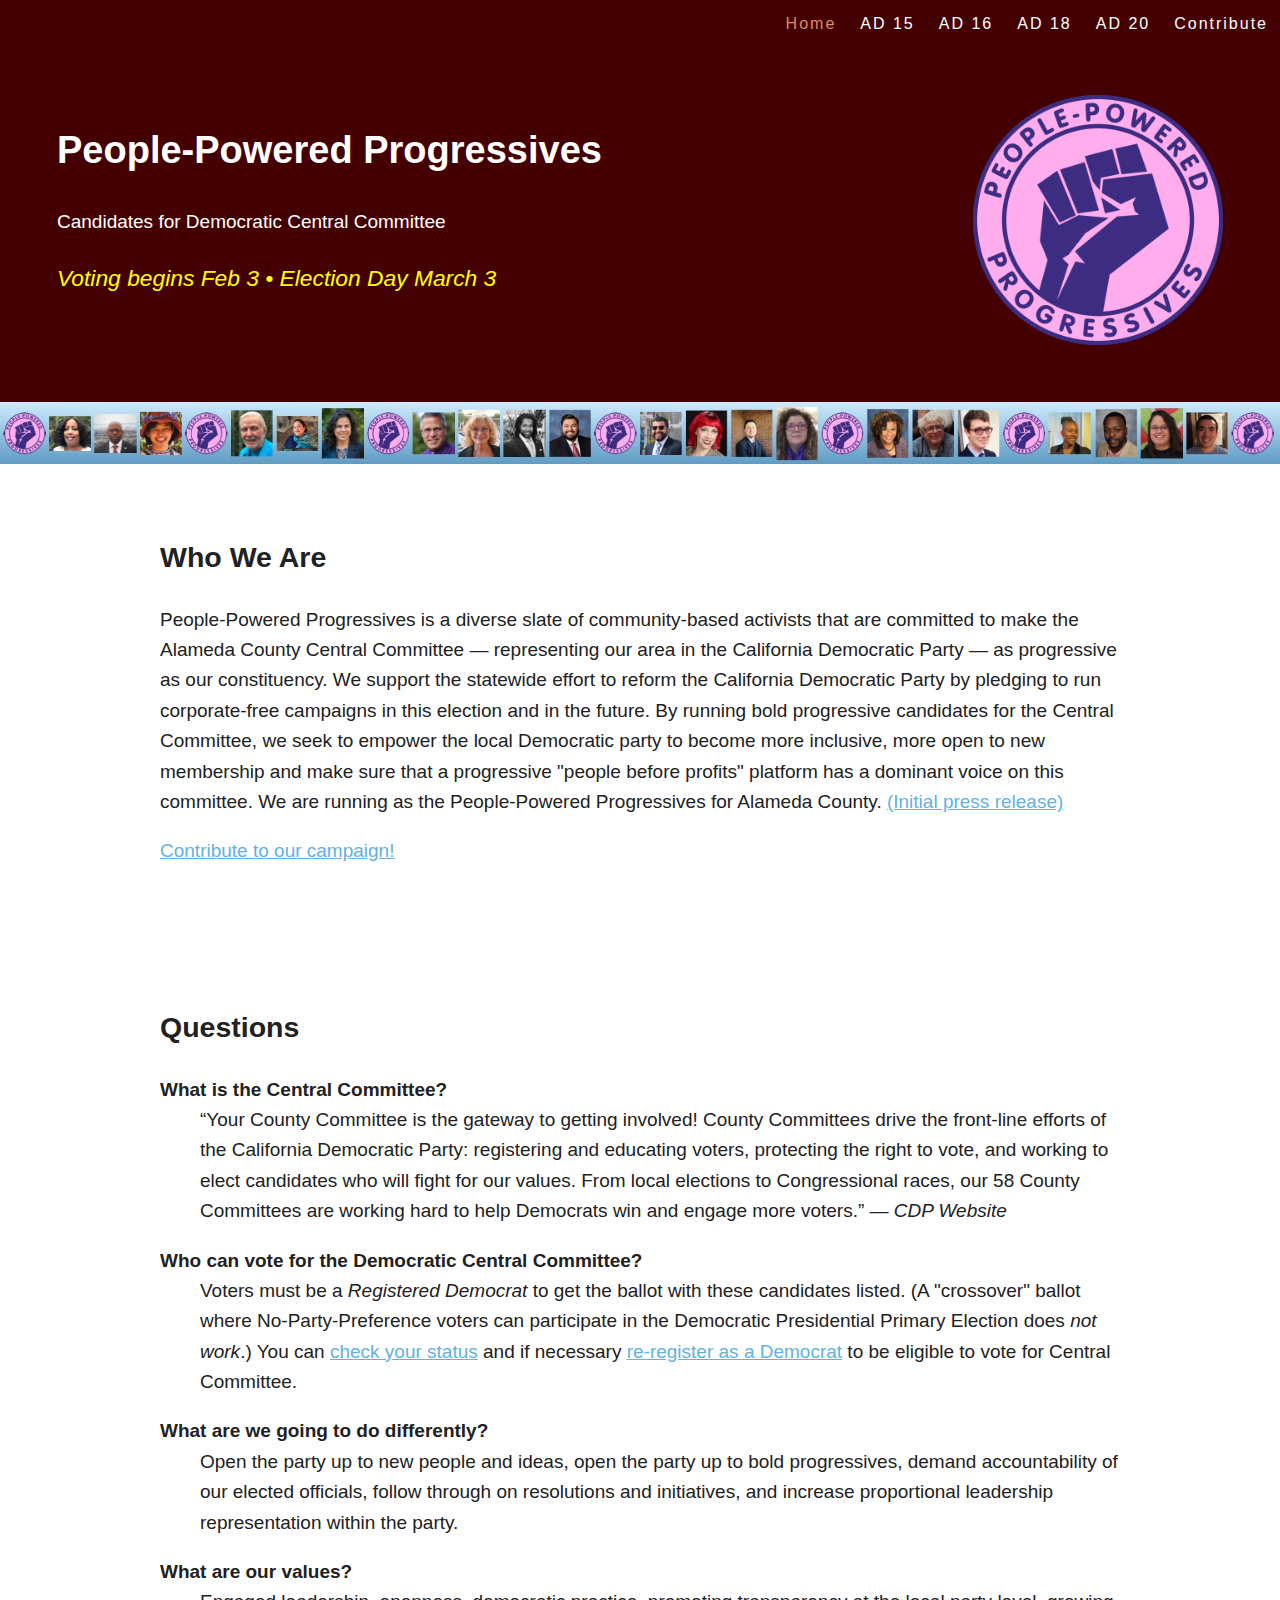
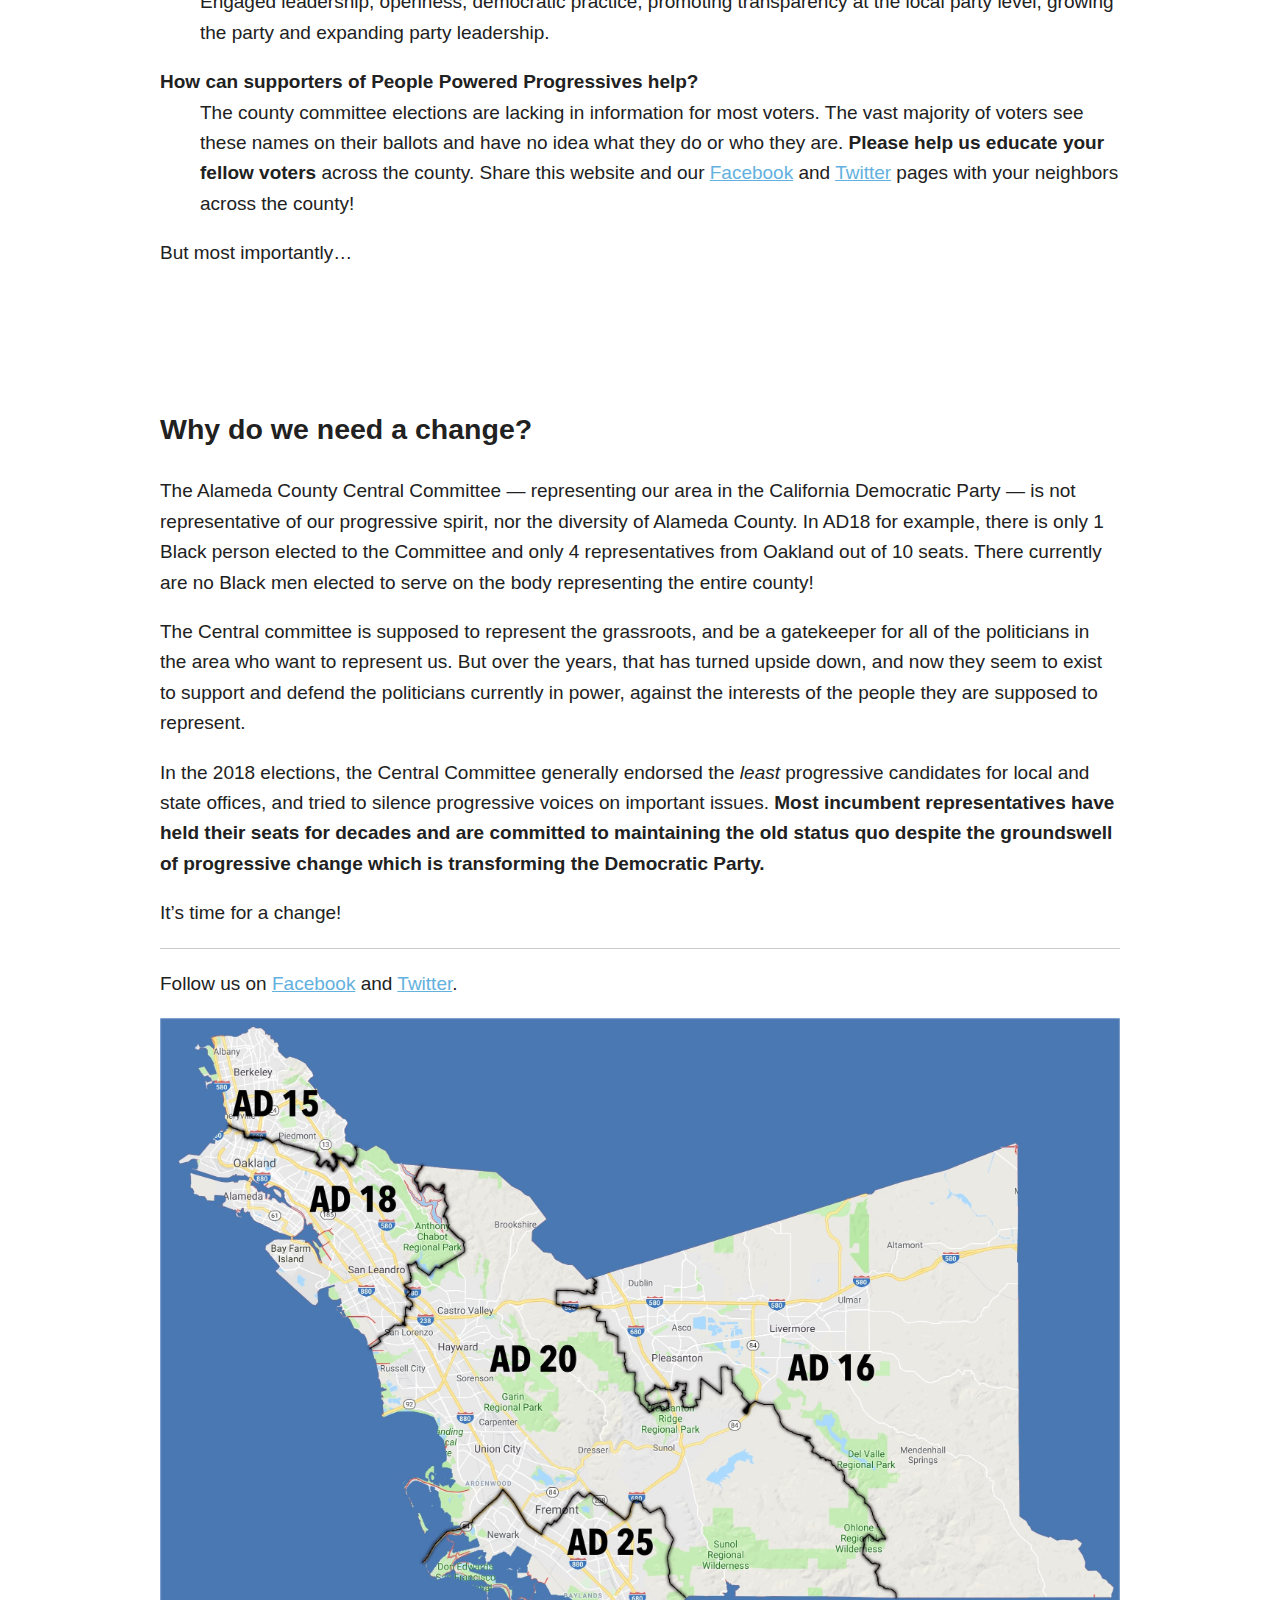
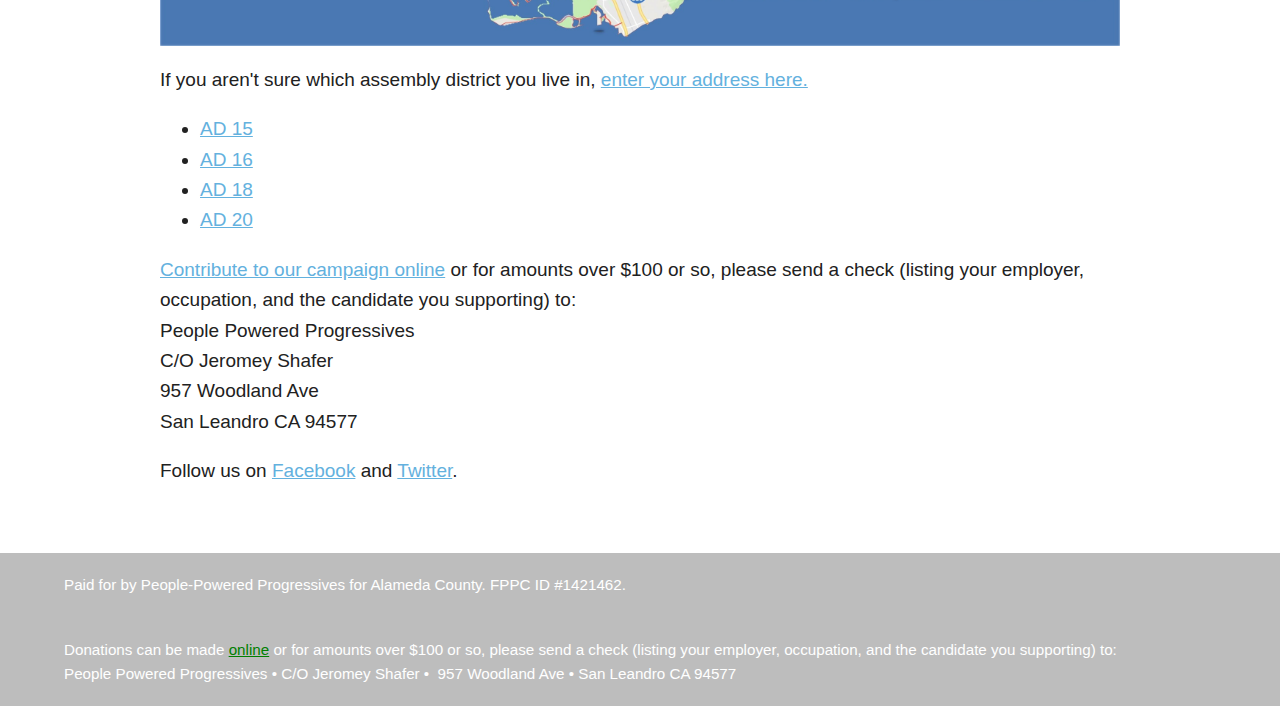
==== commit 8fd55eca: "update to ballot order, some minor tweaks" ====
--- a/index.html
+++ b/index.html
@@ -6,7 +6,14 @@
 </p><hr><p>Follow us on <a href="https://www.facebook.com/peoplepoweredprogressives">Facebook</a> and <a href="https://twitter.com/PeoplePoweredAC">Twitter</a>.
 </p><p><img src="img/alameda-county-assembly-districts.jpeg"></p><p>If you aren't sure which assembly district you live in, <a href="http://findyourrep.legislature.ca.gov">enter your address here.</a>
 
-</p><nav class="extra-menu"><ul><li><a href="ad15.html">AD 15</a></li><li><a href="">AD 16</a></li><li><a href="ad18.html">AD 18</a></li><li><a href="ad20.html">AD 20</a></li></ul></nav><p><a href='https://www.efundraisingconnections.com/c/PeoplePoweredProgressives/'>Contribute to our campaign!</a>
-•
-Follow us on <a href="https://www.facebook.com/peoplepoweredprogressives">Facebook</a> and <a href="https://twitter.com/PeoplePoweredAC">Twitter</a>.</p></header></article></section></main><footer><p>Paid for by People-Powered Progressives for Alameda County.  FPPC ID #1421462.
+</p><nav class="extra-menu"><ul><li><a href="ad15.html">AD 15</a></li><li><a href="">AD 16</a></li><li><a href="ad18.html">AD 18</a></li><li><a href="ad20.html">AD 20</a></li></ul></nav><p><a href='https://www.efundraisingconnections.com/c/PeoplePoweredProgressives/'>Contribute to our campaign online</a> or for amounts over $100 or so, please send a check (listing your employer, occupation, and the candidate you supporting) to:<br>
+People Powered Progressives<br/>
+C/O Jeromey Shafer<br/>
+957 Woodland Ave<br>
+San Leandro CA 94577
+</p><p>Follow us on <a href="https://www.facebook.com/peoplepoweredprogressives">Facebook</a> and <a href="https://twitter.com/PeoplePoweredAC">Twitter</a>.</p></header></article></section></main><footer><p>Paid for by People-Powered Progressives for Alameda County.  FPPC ID #1421462.</p><p>Donations can be made <a href='https://www.efundraisingconnections.com/c/PeoplePoweredProgressives/'>online</a> or for amounts over $100 or so, please send a check (listing your employer, occupation, and the candidate you supporting) to:<br>
+People Powered Progressives • 
+C/O Jeromey Shafer • 
+957 Woodland Ave •
+San Leandro CA 94577
 </p></footer><!-- Modernizer-like--><!-- Remove "no-js" class from element, if it exists--><script>document.documentElement.className = document.documentElement.className.replace("no-js","js");</script></body></html>--- a/css/main.css
+++ b/css/main.css
@@ -1 +1 @@
-/*! normalize.css v8.0.0 | MIT License | github.com/necolas/normalize.css */html{line-height:1.15;-webkit-text-size-adjust:100%}body{margin:0}h1{font-size:2em;margin:0.67em 0}hr{box-sizing:content-box;height:0;overflow:visible}pre{font-family:monospace, monospace;font-size:1em}a{background-color:transparent}abbr[title]{border-bottom:none;text-decoration:underline;text-decoration:underline dotted}b,strong{font-weight:bolder}code,kbd,samp{font-family:monospace, monospace;font-size:1em}small{font-size:80%}sub,sup{font-size:75%;line-height:0;position:relative;vertical-align:baseline}sub{bottom:-0.25em}sup{top:-0.5em}img{border-style:none}button,input,optgroup,select,textarea{font-family:inherit;font-size:100%;line-height:1.15;margin:0}button,input{overflow:visible}button,select{text-transform:none}button,[type="button"],[type="reset"],[type="submit"]{-webkit-appearance:button}button::-moz-focus-inner,[type="button"]::-moz-focus-inner,[type="reset"]::-moz-focus-inner,[type="submit"]::-moz-focus-inner{border-style:none;padding:0}button:-moz-focusring,[type="button"]:-moz-focusring,[type="reset"]:-moz-focusring,[type="submit"]:-moz-focusring{outline:1px dotted ButtonText}fieldset{padding:0.35em 0.75em 0.625em}legend{box-sizing:border-box;color:inherit;display:table;max-width:100%;padding:0;white-space:normal}progress{vertical-align:baseline}textarea{overflow:auto}[type="checkbox"],[type="radio"]{box-sizing:border-box;padding:0}[type="number"]::-webkit-inner-spin-button,[type="number"]::-webkit-outer-spin-button{height:auto}[type="search"]{-webkit-appearance:textfield;outline-offset:-2px}[type="search"]::-webkit-search-decoration{-webkit-appearance:none}::-webkit-file-upload-button{-webkit-appearance:button;font:inherit}details{display:block}summary{display:list-item}template{display:none}[hidden]{display:none}/*! HTML5 Boilerplate v6.0.1 | MIT License | https://html5boilerplate.com/ */html{color:#222;font-size:1em;line-height:1.4}::-moz-selection{background:#b3d4fc;text-shadow:none}::selection{background:#b3d4fc;text-shadow:none}hr{display:block;height:1px;border:0;border-top:1px solid #ccc;margin:1em 0;padding:0}audio,canvas,iframe,img,svg,video{vertical-align:middle}fieldset{border:0;margin:0;padding:0}textarea{resize:vertical}.browserupgrade{margin:0.2em 0;background:#ccc;color:#000;padding:0.2em 0}.hidden{display:none !important}.visuallyhidden{border:0;clip:rect(0 0 0 0);-webkit-clip-path:inset(50%);clip-path:inset(50%);height:1px;margin:-1px;overflow:hidden;padding:0;position:absolute;width:1px;white-space:nowrap}.visuallyhidden.focusable:active,.visuallyhidden.focusable:focus{clip:auto;-webkit-clip-path:none;clip-path:none;height:auto;margin:0;overflow:visible;position:static;width:auto;white-space:inherit}.invisible{visibility:hidden}.clearfix:before,.person:before,.clearfix:after,.person:after{content:" ";display:table}.clearfix:after,.person:after{clear:both}@media print{*,*:before,*:after{background:transparent !important;color:#000 !important;box-shadow:none !important;text-shadow:none !important}a,a:visited{text-decoration:underline}a[href]:after{content:" (" attr(href) ")"}abbr[title]:after{content:" (" attr(title) ")"}a[href^="#"]:after,a[href^="javascript:"]:after{content:""}pre{white-space:pre-wrap !important}pre,blockquote{border:1px solid #999;page-break-inside:avoid}thead{display:table-header-group}tr,img{page-break-inside:avoid}p,h2,h3{orphans:3;widows:3}h2,h3{page-break-after:avoid}}html,body{height:100%}body{display:-ms-flexbox;display:flex;-ms-flex-direction:column;flex-direction:column}body>header,body>footer{-ms-flex:none;flex:none}body>main{-ms-flex:1 0 auto;flex:1 0 auto}html{box-sizing:border-box}.ir{border:0 !important;font:0/0 a !important;text-shadow:none !important;color:transparent !important;width:0 !important;height:0 !important;padding:0 !important}section,.safe-area{padding-left:1rem;padding-right:1rem}@supports (padding: 0px){section{padding-left:max(1rem, constant(safe-area-inset-left));padding-right:max(1rem, constant(safe-area-inset-right));padding-left:max(1rem, env(safe-area-inset-left));padding-right:max(1rem, env(safe-area-inset-right))}.safe-area-only{padding-left:constant(safe-area-inset-left);padding-right:constant(safe-area-inset-right);padding-left:env(safe-area-inset-left);padding-right:env(safe-area-inset-right)}}.no-js .requires-js{display:none}.js .js-warning{display:none}.js .js-hidden{display:none}.no-js p.js-warning{padding:0.5rem 1rem;margin:0;color:purple;background:white}.browserupgrade{font-size:150%;padding:1rem}.warning{color:purple}iframe{border:none}svg defs{height:0;position:absolute;width:0}:root{color-scheme:light dark;--color-Link:			hsl(202, 65%, 63%);--color-Link-hover:		hsl(202, 65%, 43%);--color-Inverse:		hsl(20, 65%, 63%);--color-Warning:		purple;--color-paper-high:		white;--color-paper-med:		hsl(0, 0%, 96%);--color-paper-low:		hsl(0, 0%, 74%);--color-ink-low:		hsl(0, 0%, 38%);--color-ink-med:		hsl(0, 0%, 26%);--color-ink-high:		hsl(0, 0%, 13%);--color-ink-max:		black;--color-dark-high:		hsl(0, 0%, 13%)}@media (prefers-color-scheme: dark){:root{--color-Link:			hsl(202, 65%, 63%);--color-Link-hover:		hsl(202, 65%, 43%);--color-Inverse:		hsl(20, 65%, 63%);--color-Warning:		purple;--color-paper-high:		hsl(0, 0%, 0%);--color-paper-med:		hsl(0, 0%, 4%);--color-paper-low:		hsl(0, 0%, 26%);--color-ink-low:		hsl(0, 0%, 62%);--color-ink-med:		hsl(0, 0%, 74%);--color-ink-high:		hsl(0, 0%, 87%);--color-dark-high:		hsl(0, 0%, 4%)}.hero-image{opacity:0.7}}html{color:var(--color-ink-high)}a{color:var(--color-Link)}.dimmer{color:var(--color-ink-low)}main{background:var(--color-paper-high)}section.lightgray{background:var(--color-paper-low)}body{font:19px/1.6 Helvetica, Helvetica Neue, Arial}dt{font-weight:bold}.blogdate{font-weight:normal;color:var(--color-paper-low)}img.small{float:right;margin-left:1em;max-width:25%}blockquote{font-style:italic;letter-spacing:2px}blockquote footer{font-style:normal;letter-spacing:normal;font-size:80%}.centered{text-align:center}.highlighted{font-size:120%;color:yellow}section{padding-top:1rem;padding-bottom:1rem}section.balance-footer{padding-bottom:0}body>footer p{padding:20px 5%;margin:0;font-size:80%}article.textual{margin:0 auto;padding:2rem 1rem;max-width:60rem}body>footer{background:var(--color-paper-low);color:var(--color-paper-high)}.embed-container{position:relative;padding-bottom:56.25%;height:0;overflow:hidden;max-width:100%}.embed-container iframe,.embed-container object,.embed-container embed{position:absolute;top:0;left:0;width:100%;height:100%}.ksbox{width:100%;float:left}.ksbox,.ksflex{padding:15px 15px}.ksbox>* :not(.group):first-child{margin-top:0}.ksbox>* :not(.group):last-child{margin-bottom:0}.directionRtoL .ksbox,.ksbox.opposite{float:right}.directionRtoL .ksbox.opposite{float:left}.group{margin:-15px -15px}.flexbox{display:-webkit-box;display:-ms-flexbox;display:flex;-ms-flex-flow:row wrap;flex-flow:row wrap}.flex-fill{-moz-flex:1 1 auto;-ms-flex:1 1 auto;-webkit-box-flex:1;flex:1 1 auto}.flex-down,.sidebar-container>.group{-ms-flex-direction:column;-webkit-box-orient:vertical;-webkit-box-direction:normal;flex-direction:column}.outdent-horizontally{margin:0 -15px}.no-padding .group,.no-padding .ksbox{margin:0}.no-padding .ksbox{padding:0}.padded{padding:20px}img{max-width:100%}img.right{float:right;max-width:50%;padding-left:1em}img.half{float:left;max-width:50%}@media only screen and (max-width: 629px){.maximize-mobile{padding-left:0;padding-right:0}.maximize-mobile footer,.maximize-mobile header{padding-left:1rem;padding-right:1rem}img.right,img.half{max-width:100%;float:none;padding:0}}header#main-header{padding-top:5em;background-color:#440000;color:white}.logo{float:right;width:25%;max-width:250px;padding:0 3em 3em 3em}.title{padding:0 3em 3em 3em}@media only screen and (max-width: 629px){.logo{float:none;width:100%;max-width:100%;padding:0;max-width:200px;margin:1em auto 0 auto}h1{line-height:1;font-size:1.5em}.title p{line-height:1}.title{padding-bottom:0}header#main-header{padding-top:0em}main article.textual{padding-top:0}}input#navigation[type="checkbox"],label.hamburger{display:none}@media only screen and (min-width: 630px){nav.page-menu{display:block;position:absolute;top:0;right:0;text-align:center}nav.page-menu ul{padding:0;margin:0;list-style:none;overflow:hidden;text-align:right}nav.page-menu li{margin:0;color:#fff;display:inline-block;line-height:1;font-size:1rem;font-weight:300;letter-spacing:2px}nav.page-menu a{color:#fff;text-decoration:none;display:block;padding:1rem .75rem}nav.page-menu a.active{color:var(--color-Inverse)}nav.page-menu a:hover{background:var(--color-Inverse);color:var(--color-ink-med)}}@media only screen and (max-width: 629px){nav.page-menu{display:block;position:fixed;top:0;right:0;height:100%;width:12rem;z-index:10;transform:translateX(250px);transition:transform 250ms ease-in-out}nav.page-menu ul{width:12rem;height:100%;padding:0;margin:0;list-style:none;background:#456;overflow:hidden}nav.page-menu li{margin:0;color:#fff}nav.page-menu a{color:#fff;font-size:1rem;text-decoration:none;display:block;padding:12px 15px;font-weight:300;letter-spacing:2px}nav.page-menu a.active{color:var(--color-Inverse)}nav.page-menu a:hover{background:#111}label.hamburger{display:block;position:absolute;top:10px;right:.5rem;width:32px;height:25px;z-index:11;cursor:pointer}input#navigation[type="checkbox"]:checked ~ .page-menu{transform:translateX(0)}input#navigation[type="checkbox"]:checked ~ label{position:fixed;transform:none;top:.5rem}input#navigation[type="checkbox"]:checked ~ label>.horizontal{opacity:0}input#navigation[type="checkbox"]:checked ~ label>.diagonal.part-1{transform:rotate(135deg);margin-top:10px}input#navigation[type="checkbox"]:checked ~ label>.diagonal.part-2{transform:rotate(-135deg);margin-top:-15px}.spinner{transition:all 0.3s;position:relative;float:left;height:5px;border-radius:2px;width:100%;background-color:var(--color-Inverse)}.horizontal,.diagonal.part-2{margin-top:5px}}a.active{pointer-events:none;cursor:default}.person{padding-bottom:1em;border-bottom:1px solid #CCC;margin-bottom:2em}.person img{max-width:100px;float:left;margin-right:1em;margin-top:1em}.person h3{margin-bottom:0}.person .occupation{font-style:italic;color:green}.person p{margin-left:120px}@media only screen and (max-width: 629px){.person{margin-bottom:0;padding-bottom:0}.person p{margin-left:0}}h3.righthand{margin:0;padding:1rem 1rem;text-align:right}.input-form input,.input-form textarea,.input-form select{display:inline-block;font-size:1rem;margin-bottom:1rem;padding:0.25rem 0.5rem;width:95%;max-width:30rem;color:var(--color-ink-high)}input[type="submit"]{display:block;text-align:center;color:var(--color-paper-high);background:var(--color-Link);padding:6px 2rem;border:none;width:auto;border-radius:4px}.contact-section{background:var(--color-paper-low);color:var(--color-ink-high)}.input-form a{color:var(--color-paper-high)}.trapit{display:none !important}
+/*! normalize.css v8.0.0 | MIT License | github.com/necolas/normalize.css */html{line-height:1.15;-webkit-text-size-adjust:100%}body{margin:0}h1{font-size:2em;margin:0.67em 0}hr{box-sizing:content-box;height:0;overflow:visible}pre{font-family:monospace, monospace;font-size:1em}a{background-color:transparent}abbr[title]{border-bottom:none;text-decoration:underline;text-decoration:underline dotted}b,strong{font-weight:bolder}code,kbd,samp{font-family:monospace, monospace;font-size:1em}small{font-size:80%}sub,sup{font-size:75%;line-height:0;position:relative;vertical-align:baseline}sub{bottom:-0.25em}sup{top:-0.5em}img{border-style:none}button,input,optgroup,select,textarea{font-family:inherit;font-size:100%;line-height:1.15;margin:0}button,input{overflow:visible}button,select{text-transform:none}button,[type="button"],[type="reset"],[type="submit"]{-webkit-appearance:button}button::-moz-focus-inner,[type="button"]::-moz-focus-inner,[type="reset"]::-moz-focus-inner,[type="submit"]::-moz-focus-inner{border-style:none;padding:0}button:-moz-focusring,[type="button"]:-moz-focusring,[type="reset"]:-moz-focusring,[type="submit"]:-moz-focusring{outline:1px dotted ButtonText}fieldset{padding:0.35em 0.75em 0.625em}legend{box-sizing:border-box;color:inherit;display:table;max-width:100%;padding:0;white-space:normal}progress{vertical-align:baseline}textarea{overflow:auto}[type="checkbox"],[type="radio"]{box-sizing:border-box;padding:0}[type="number"]::-webkit-inner-spin-button,[type="number"]::-webkit-outer-spin-button{height:auto}[type="search"]{-webkit-appearance:textfield;outline-offset:-2px}[type="search"]::-webkit-search-decoration{-webkit-appearance:none}::-webkit-file-upload-button{-webkit-appearance:button;font:inherit}details{display:block}summary{display:list-item}template{display:none}[hidden]{display:none}/*! HTML5 Boilerplate v6.0.1 | MIT License | https://html5boilerplate.com/ */html{color:#222;font-size:1em;line-height:1.4}::-moz-selection{background:#b3d4fc;text-shadow:none}::selection{background:#b3d4fc;text-shadow:none}hr{display:block;height:1px;border:0;border-top:1px solid #ccc;margin:1em 0;padding:0}audio,canvas,iframe,img,svg,video{vertical-align:middle}fieldset{border:0;margin:0;padding:0}textarea{resize:vertical}.browserupgrade{margin:0.2em 0;background:#ccc;color:#000;padding:0.2em 0}.hidden{display:none !important}.visuallyhidden{border:0;clip:rect(0 0 0 0);-webkit-clip-path:inset(50%);clip-path:inset(50%);height:1px;margin:-1px;overflow:hidden;padding:0;position:absolute;width:1px;white-space:nowrap}.visuallyhidden.focusable:active,.visuallyhidden.focusable:focus{clip:auto;-webkit-clip-path:none;clip-path:none;height:auto;margin:0;overflow:visible;position:static;width:auto;white-space:inherit}.invisible{visibility:hidden}.clearfix:before,.person:before,.clearfix:after,.person:after{content:" ";display:table}.clearfix:after,.person:after{clear:both}@media print{*,*:before,*:after{background:transparent !important;color:#000 !important;box-shadow:none !important;text-shadow:none !important}a,a:visited{text-decoration:underline}a[href]:after{content:" (" attr(href) ")"}abbr[title]:after{content:" (" attr(title) ")"}a[href^="#"]:after,a[href^="javascript:"]:after{content:""}pre{white-space:pre-wrap !important}pre,blockquote{border:1px solid #999;page-break-inside:avoid}thead{display:table-header-group}tr,img{page-break-inside:avoid}p,h2,h3{orphans:3;widows:3}h2,h3{page-break-after:avoid}}html,body{height:100%}body{display:-ms-flexbox;display:flex;-ms-flex-direction:column;flex-direction:column}body>header,body>footer{-ms-flex:none;flex:none}body>main{-ms-flex:1 0 auto;flex:1 0 auto}html{box-sizing:border-box}.ir{border:0 !important;font:0/0 a !important;text-shadow:none !important;color:transparent !important;width:0 !important;height:0 !important;padding:0 !important}section,.safe-area{padding-left:1rem;padding-right:1rem}@supports (padding: 0px){section{padding-left:max(1rem, constant(safe-area-inset-left));padding-right:max(1rem, constant(safe-area-inset-right));padding-left:max(1rem, env(safe-area-inset-left));padding-right:max(1rem, env(safe-area-inset-right))}.safe-area-only{padding-left:constant(safe-area-inset-left);padding-right:constant(safe-area-inset-right);padding-left:env(safe-area-inset-left);padding-right:env(safe-area-inset-right)}}.no-js .requires-js{display:none}.js .js-warning{display:none}.js .js-hidden{display:none}.no-js p.js-warning{padding:0.5rem 1rem;margin:0;color:purple;background:white}.browserupgrade{font-size:150%;padding:1rem}.warning{color:purple}iframe{border:none}svg defs{height:0;position:absolute;width:0}:root{color-scheme:light dark;--color-Link:			hsl(202, 65%, 63%);--color-Link-hover:		hsl(202, 65%, 43%);--color-Inverse:		hsl(20, 65%, 63%);--color-Warning:		purple;--color-paper-high:		white;--color-paper-med:		hsl(0, 0%, 96%);--color-paper-low:		hsl(0, 0%, 74%);--color-ink-low:		hsl(0, 0%, 38%);--color-ink-med:		hsl(0, 0%, 26%);--color-ink-high:		hsl(0, 0%, 13%);--color-ink-max:		black;--color-dark-high:		hsl(0, 0%, 13%)}@media (prefers-color-scheme: dark){:root{--color-Link:			hsl(202, 65%, 63%);--color-Link-hover:		hsl(202, 65%, 43%);--color-Inverse:		hsl(20, 65%, 63%);--color-Warning:		purple;--color-paper-high:		hsl(0, 0%, 0%);--color-paper-med:		hsl(0, 0%, 4%);--color-paper-low:		hsl(0, 0%, 26%);--color-ink-low:		hsl(0, 0%, 62%);--color-ink-med:		hsl(0, 0%, 74%);--color-ink-high:		hsl(0, 0%, 87%);--color-dark-high:		hsl(0, 0%, 4%)}.hero-image{opacity:0.7}}html{color:var(--color-ink-high)}a{color:var(--color-Link)}.dimmer{color:var(--color-ink-low)}main{background:var(--color-paper-high)}section.lightgray{background:var(--color-paper-low)}body{font:19px/1.6 Helvetica, Helvetica Neue, Arial}dt{font-weight:bold}.blogdate{font-weight:normal;color:var(--color-paper-low)}img.small{float:right;margin-left:1em;max-width:25%}blockquote{font-style:italic;letter-spacing:2px}blockquote footer{font-style:normal;letter-spacing:normal;font-size:80%}.centered{text-align:center}.highlighted{font-size:120%;color:yellow}section{padding-top:1rem;padding-bottom:1rem}section.balance-footer{padding-bottom:0}body>footer p{padding:20px 5%;margin:0;font-size:80%}article.textual{margin:0 auto;padding:2rem 1rem;max-width:60rem}body>footer{background:var(--color-paper-low);color:var(--color-paper-high)}body>footer a{color:green}.embed-container{position:relative;padding-bottom:56.25%;height:0;overflow:hidden;max-width:100%}.embed-container iframe,.embed-container object,.embed-container embed{position:absolute;top:0;left:0;width:100%;height:100%}.ksbox{width:100%;float:left}.ksbox,.ksflex{padding:15px 15px}.ksbox>* :not(.group):first-child{margin-top:0}.ksbox>* :not(.group):last-child{margin-bottom:0}.directionRtoL .ksbox,.ksbox.opposite{float:right}.directionRtoL .ksbox.opposite{float:left}.group{margin:-15px -15px}.flexbox{display:-webkit-box;display:-ms-flexbox;display:flex;-ms-flex-flow:row wrap;flex-flow:row wrap}.flex-fill{-moz-flex:1 1 auto;-ms-flex:1 1 auto;-webkit-box-flex:1;flex:1 1 auto}.flex-down,.sidebar-container>.group{-ms-flex-direction:column;-webkit-box-orient:vertical;-webkit-box-direction:normal;flex-direction:column}.outdent-horizontally{margin:0 -15px}.no-padding .group,.no-padding .ksbox{margin:0}.no-padding .ksbox{padding:0}.padded{padding:20px}img{max-width:100%}img.right{float:right;max-width:50%;padding-left:1em}img.half{float:left;max-width:50%}@media only screen and (max-width: 629px){.maximize-mobile{padding-left:0;padding-right:0}.maximize-mobile footer,.maximize-mobile header{padding-left:1rem;padding-right:1rem}img.right,img.half{max-width:100%;float:none;padding:0}}header#main-header{padding-top:5em;background-color:#440000;color:white}.logo{float:right;width:25%;max-width:250px;padding:0 3em 3em 3em}.title{padding:0 3em 3em 3em}@media only screen and (max-width: 629px){.logo{float:none;width:100%;max-width:100%;padding:0;max-width:200px;margin:1em auto 0 auto}h1{line-height:1;font-size:1.5em}.title p{line-height:1}.title{padding-bottom:0}header#main-header{padding-top:0em}main article.textual{padding-top:0}}input#navigation[type="checkbox"],label.hamburger{display:none}@media only screen and (min-width: 630px){nav.page-menu{display:block;position:absolute;top:0;right:0;text-align:center}nav.page-menu ul{padding:0;margin:0;list-style:none;overflow:hidden;text-align:right}nav.page-menu li{margin:0;color:#fff;display:inline-block;line-height:1;font-size:1rem;font-weight:300;letter-spacing:2px}nav.page-menu a{color:#fff;text-decoration:none;display:block;padding:1rem .75rem}nav.page-menu a.active{color:var(--color-Inverse)}nav.page-menu a:hover{background:var(--color-Inverse);color:var(--color-ink-med)}}@media only screen and (max-width: 629px){nav.page-menu{display:block;position:fixed;top:0;right:0;height:100%;width:12rem;z-index:10;transform:translateX(250px);transition:transform 250ms ease-in-out}nav.page-menu ul{width:12rem;height:100%;padding:0;margin:0;list-style:none;background:#456;overflow:hidden}nav.page-menu li{margin:0;color:#fff}nav.page-menu a{color:#fff;font-size:1rem;text-decoration:none;display:block;padding:12px 15px;font-weight:300;letter-spacing:2px}nav.page-menu a.active{color:var(--color-Inverse)}nav.page-menu a:hover{background:#111}label.hamburger{display:block;position:absolute;top:10px;right:.5rem;width:32px;height:25px;z-index:11;cursor:pointer}input#navigation[type="checkbox"]:checked ~ .page-menu{transform:translateX(0)}input#navigation[type="checkbox"]:checked ~ label{position:fixed;transform:none;top:.5rem}input#navigation[type="checkbox"]:checked ~ label>.horizontal{opacity:0}input#navigation[type="checkbox"]:checked ~ label>.diagonal.part-1{transform:rotate(135deg);margin-top:10px}input#navigation[type="checkbox"]:checked ~ label>.diagonal.part-2{transform:rotate(-135deg);margin-top:-15px}.spinner{transition:all 0.3s;position:relative;float:left;height:5px;border-radius:2px;width:100%;background-color:var(--color-Inverse)}.horizontal,.diagonal.part-2{margin-top:5px}}a.active{pointer-events:none;cursor:default}hr.separator{border-top:5px dotted #888}hr.separator.long{height:20px;border-bottom:5px dotted #888}.person{padding-bottom:1em;margin-bottom:2em}.person img{max-width:100px;float:left;margin-right:1em;margin-top:1em}.person h3{margin-bottom:0}.person .occupation{font-style:italic;color:green}.person p{margin-left:120px}@media only screen and (max-width: 629px){.person{margin-bottom:0;padding-bottom:0}.person p{margin-left:0}}h3.righthand{margin:0;padding:1rem 1rem;text-align:right}.input-form input,.input-form textarea,.input-form select{display:inline-block;font-size:1rem;margin-bottom:1rem;padding:0.25rem 0.5rem;width:95%;max-width:30rem;color:var(--color-ink-high)}input[type="submit"]{display:block;text-align:center;color:var(--color-paper-high);background:var(--color-Link);padding:6px 2rem;border:none;width:auto;border-radius:4px}.contact-section{background:var(--color-paper-low);color:var(--color-ink-high)}.input-form a{color:var(--color-paper-high)}.trapit{display:none !important}
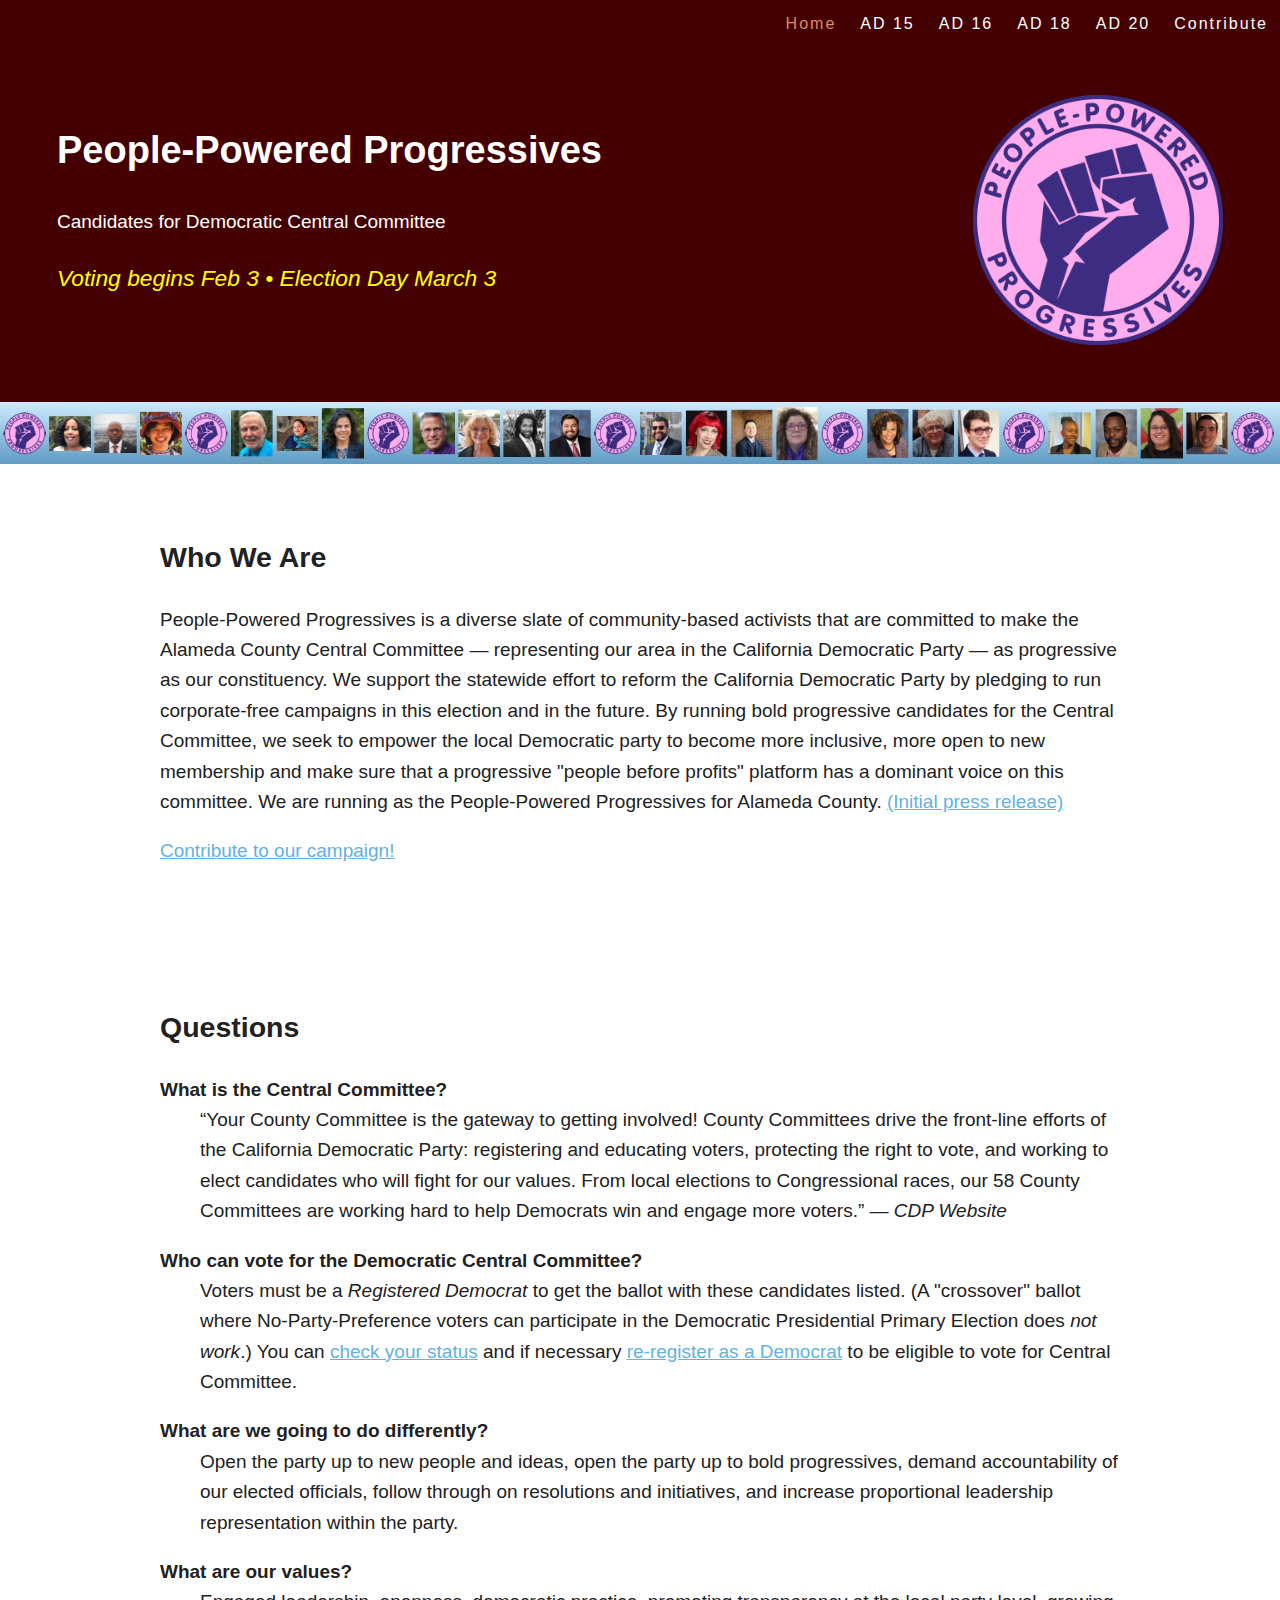
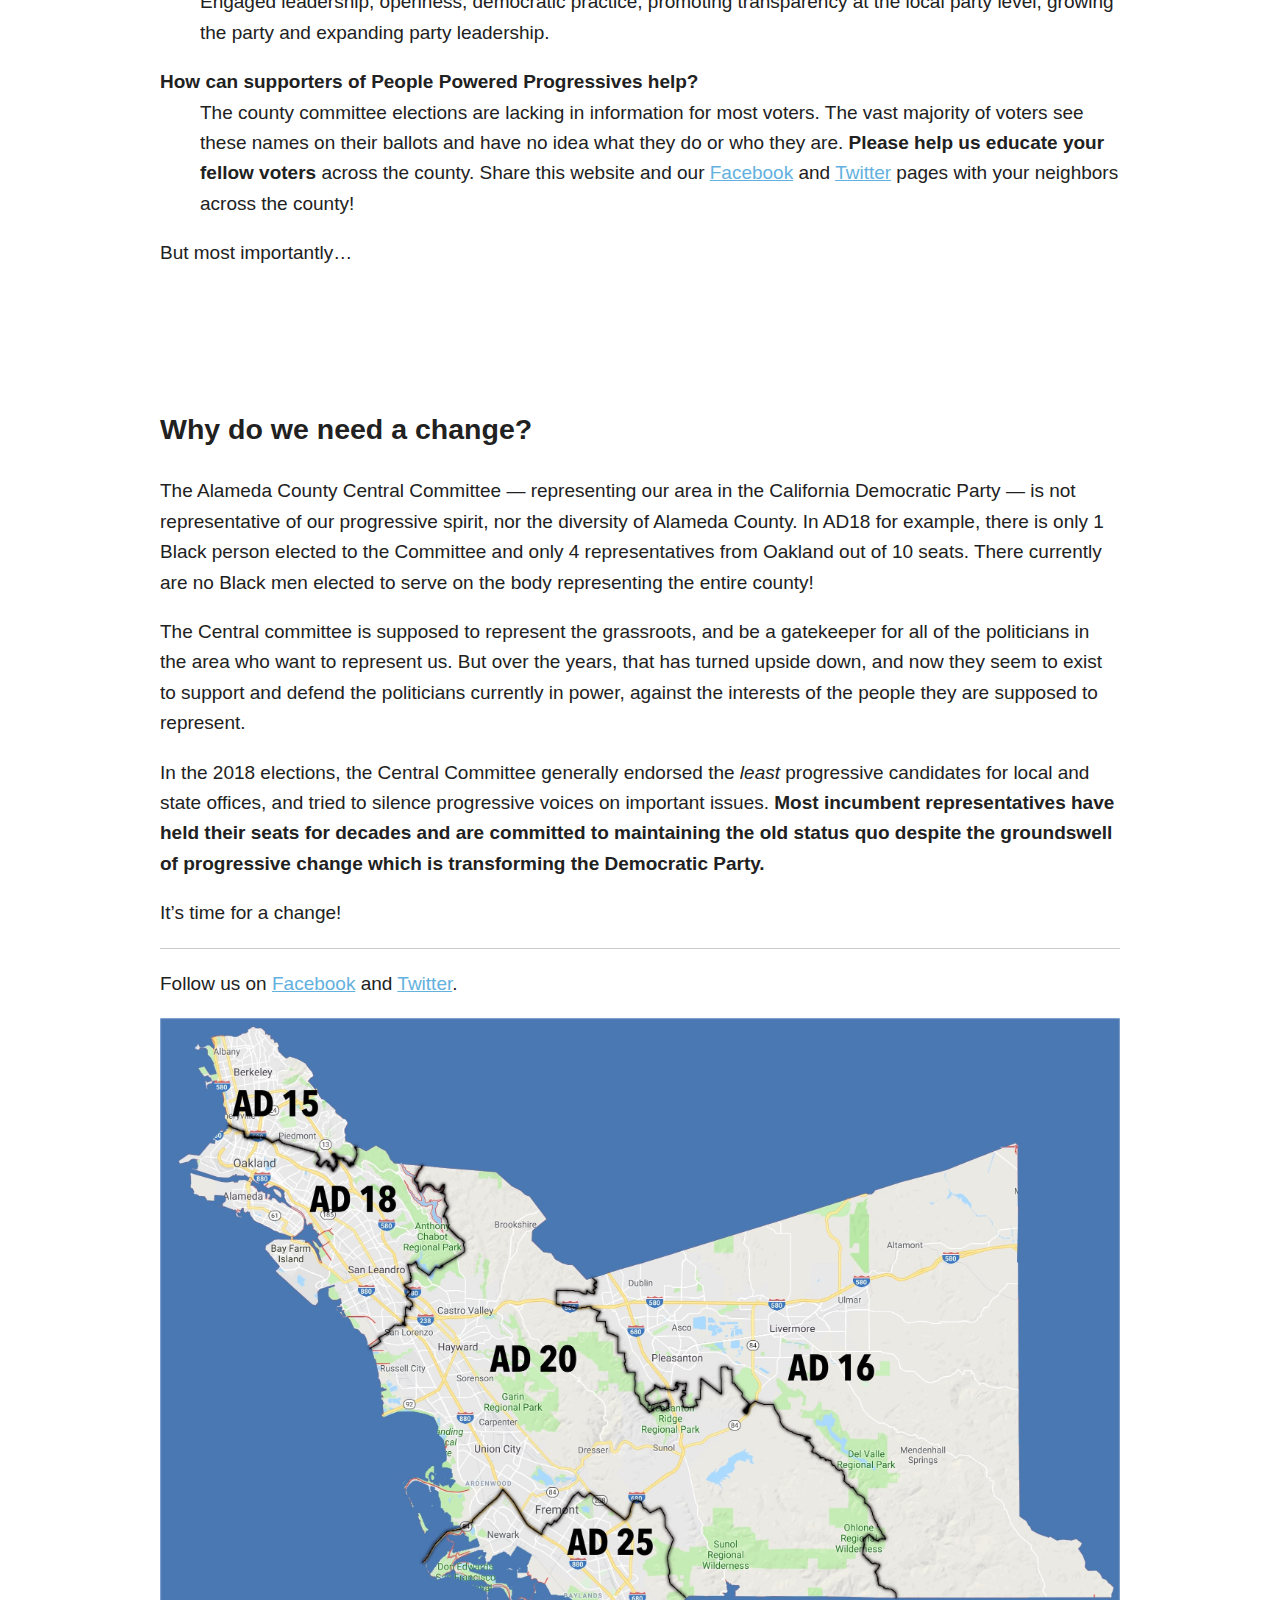
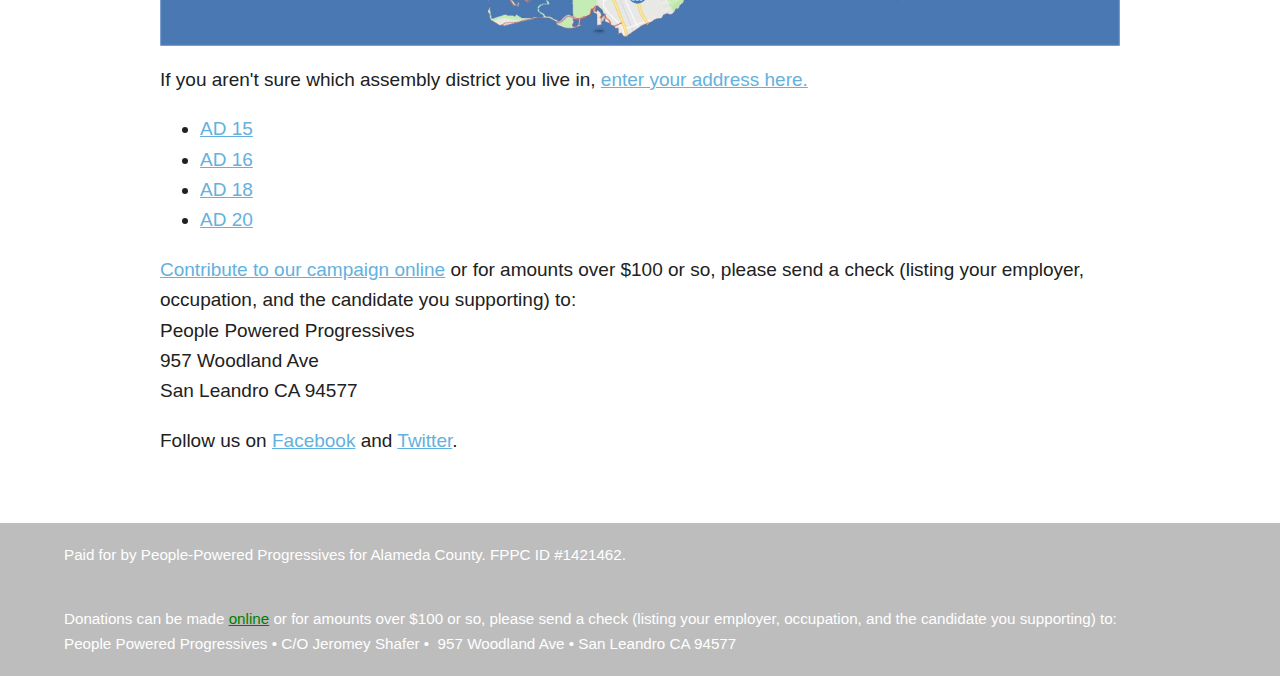
==== commit d9f98d93: "take out jeromey to make check writing clearer" ====
--- a/index.html
+++ b/index.html
@@ -8,7 +8,6 @@
 
 </p><nav class="extra-menu"><ul><li><a href="ad15.html">AD 15</a></li><li><a href="">AD 16</a></li><li><a href="ad18.html">AD 18</a></li><li><a href="ad20.html">AD 20</a></li></ul></nav><p><a href='https://www.efundraisingconnections.com/c/PeoplePoweredProgressives/'>Contribute to our campaign online</a> or for amounts over $100 or so, please send a check (listing your employer, occupation, and the candidate you supporting) to:<br>
 People Powered Progressives<br/>
-C/O Jeromey Shafer<br/>
 957 Woodland Ave<br>
 San Leandro CA 94577
 </p><p>Follow us on <a href="https://www.facebook.com/peoplepoweredprogressives">Facebook</a> and <a href="https://twitter.com/PeoplePoweredAC">Twitter</a>.</p></header></article></section></main><footer><p>Paid for by People-Powered Progressives for Alameda County.  FPPC ID #1421462.</p><p>Donations can be made <a href='https://www.efundraisingconnections.com/c/PeoplePoweredProgressives/'>online</a> or for amounts over $100 or so, please send a check (listing your employer, occupation, and the candidate you supporting) to:<br>
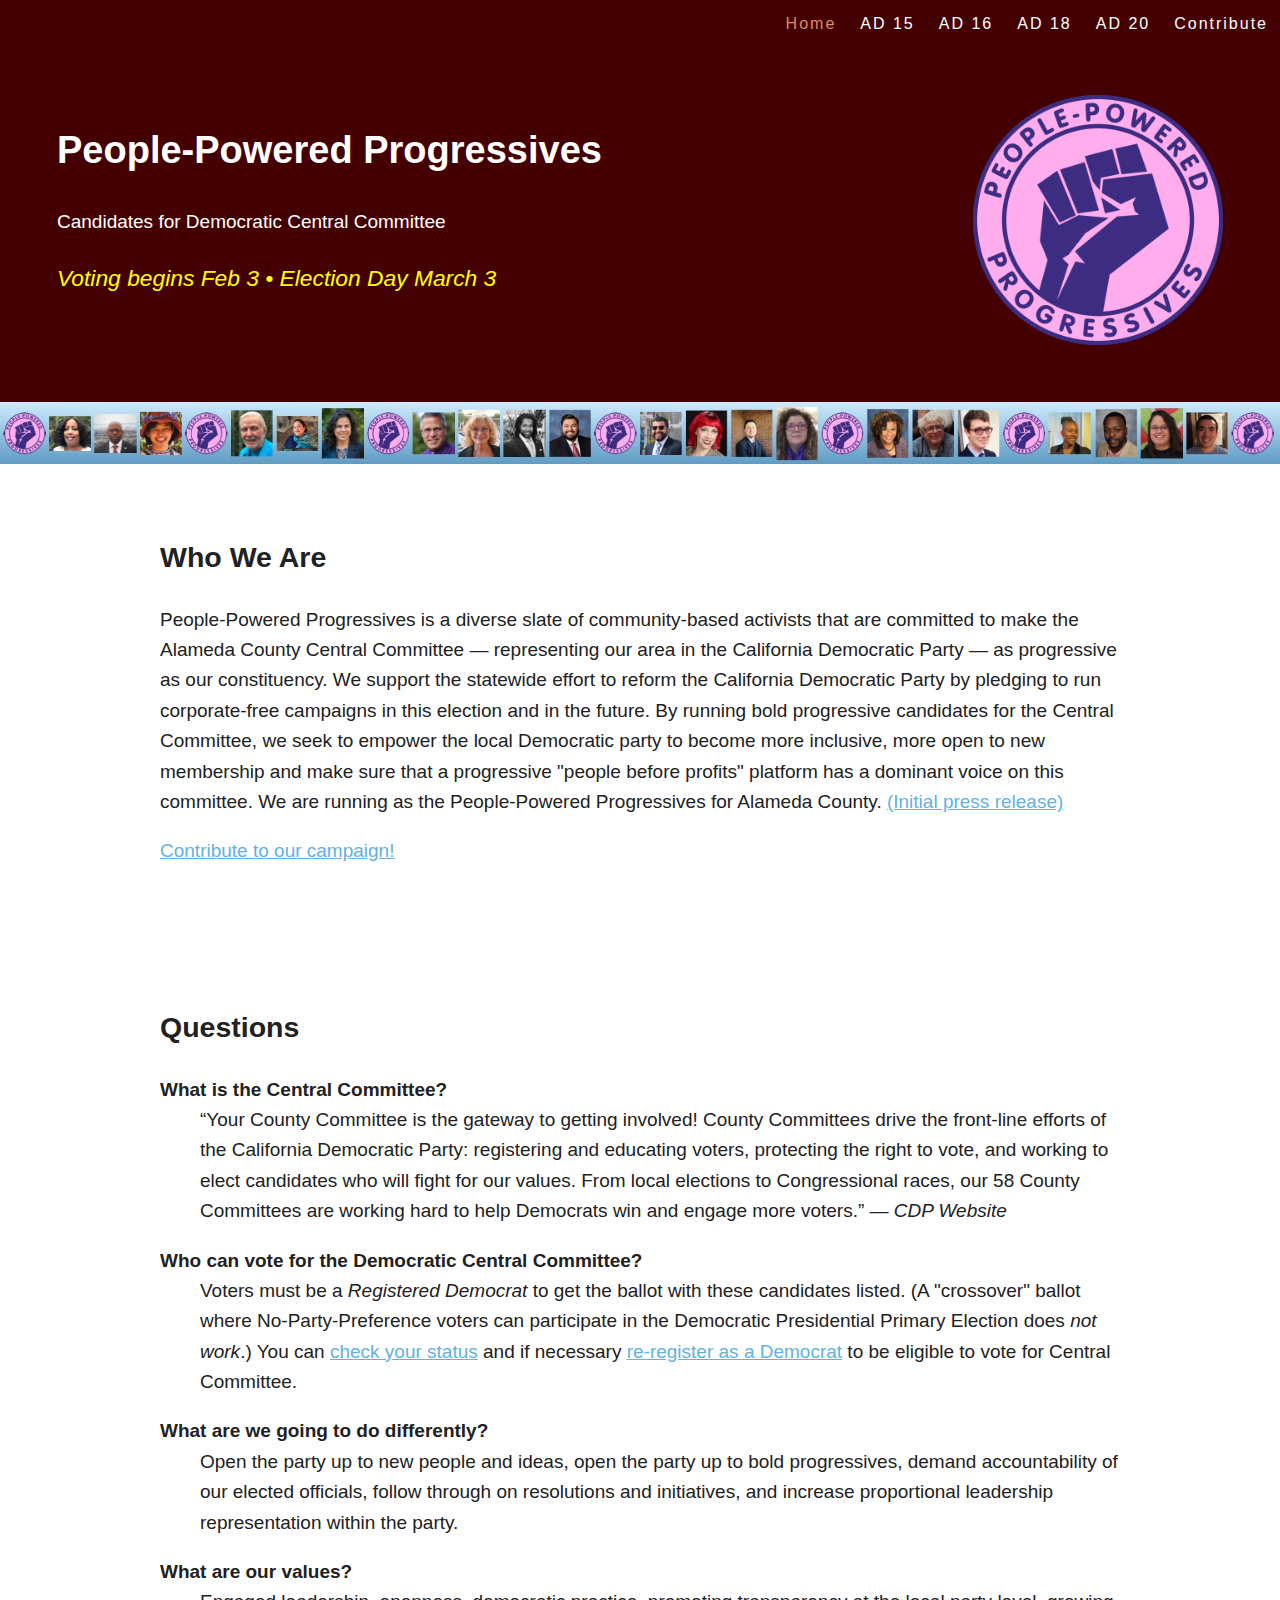
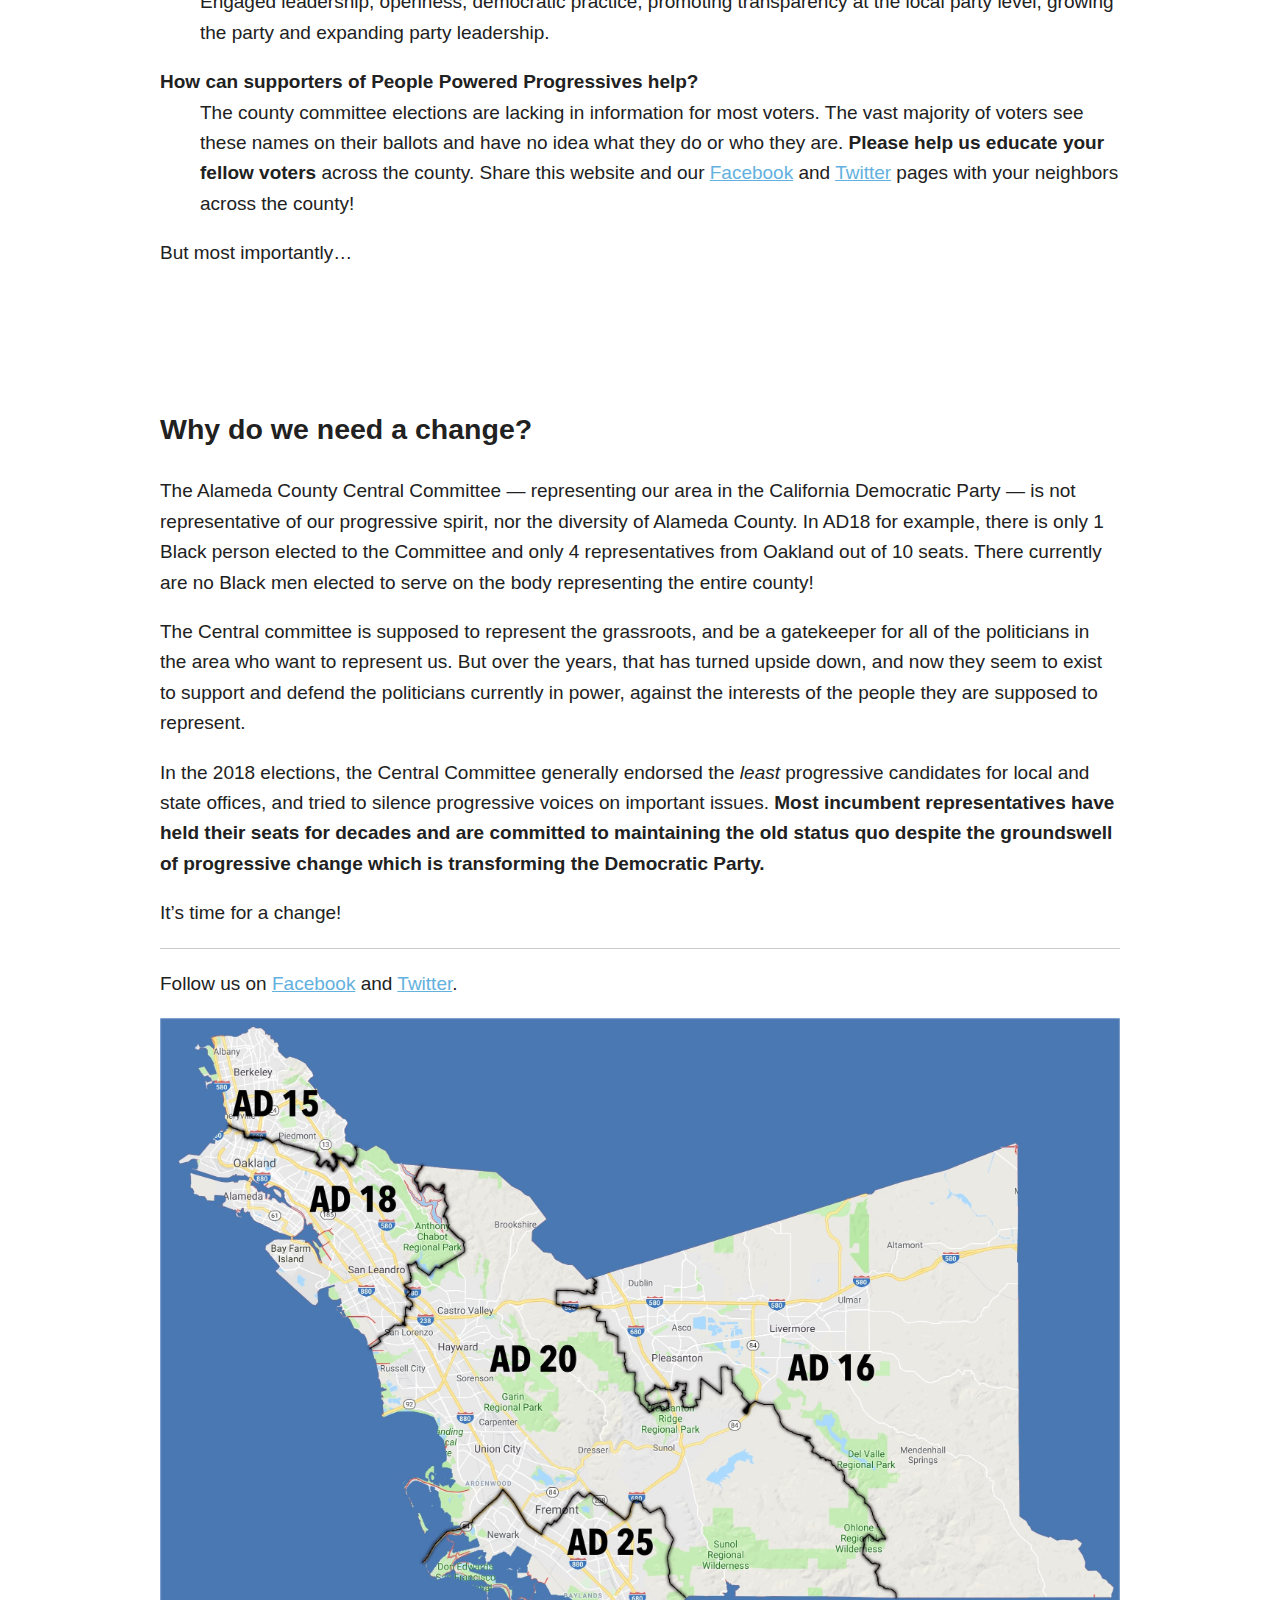
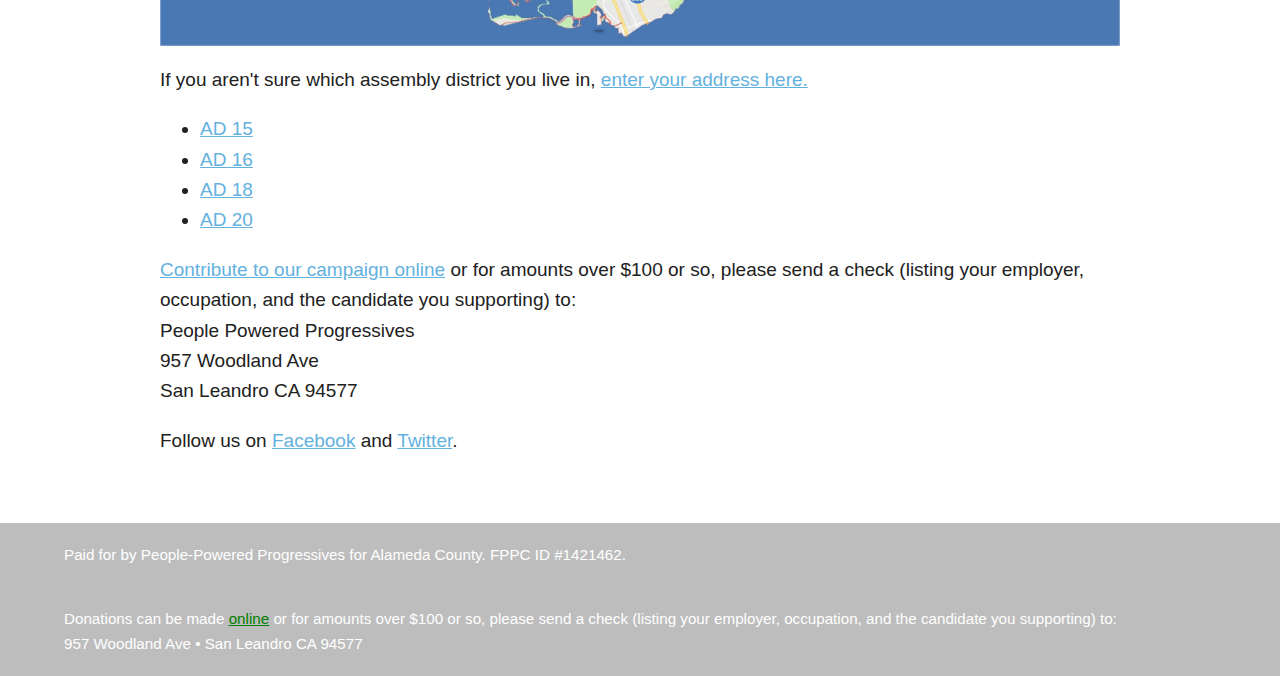
==== commit 21d61fc5: "More jeromey removal" ====
--- a/index.html
+++ b/index.html
@@ -11,8 +11,6 @@
 957 Woodland Ave<br>
 San Leandro CA 94577
 </p><p>Follow us on <a href="https://www.facebook.com/peoplepoweredprogressives">Facebook</a> and <a href="https://twitter.com/PeoplePoweredAC">Twitter</a>.</p></header></article></section></main><footer><p>Paid for by People-Powered Progressives for Alameda County.  FPPC ID #1421462.</p><p>Donations can be made <a href='https://www.efundraisingconnections.com/c/PeoplePoweredProgressives/'>online</a> or for amounts over $100 or so, please send a check (listing your employer, occupation, and the candidate you supporting) to:<br>
-People Powered Progressives • 
-C/O Jeromey Shafer • 
 957 Woodland Ave •
 San Leandro CA 94577
 </p></footer><!-- Modernizer-like--><!-- Remove "no-js" class from element, if it exists--><script>document.documentElement.className = document.documentElement.className.replace("no-js","js");</script></body></html>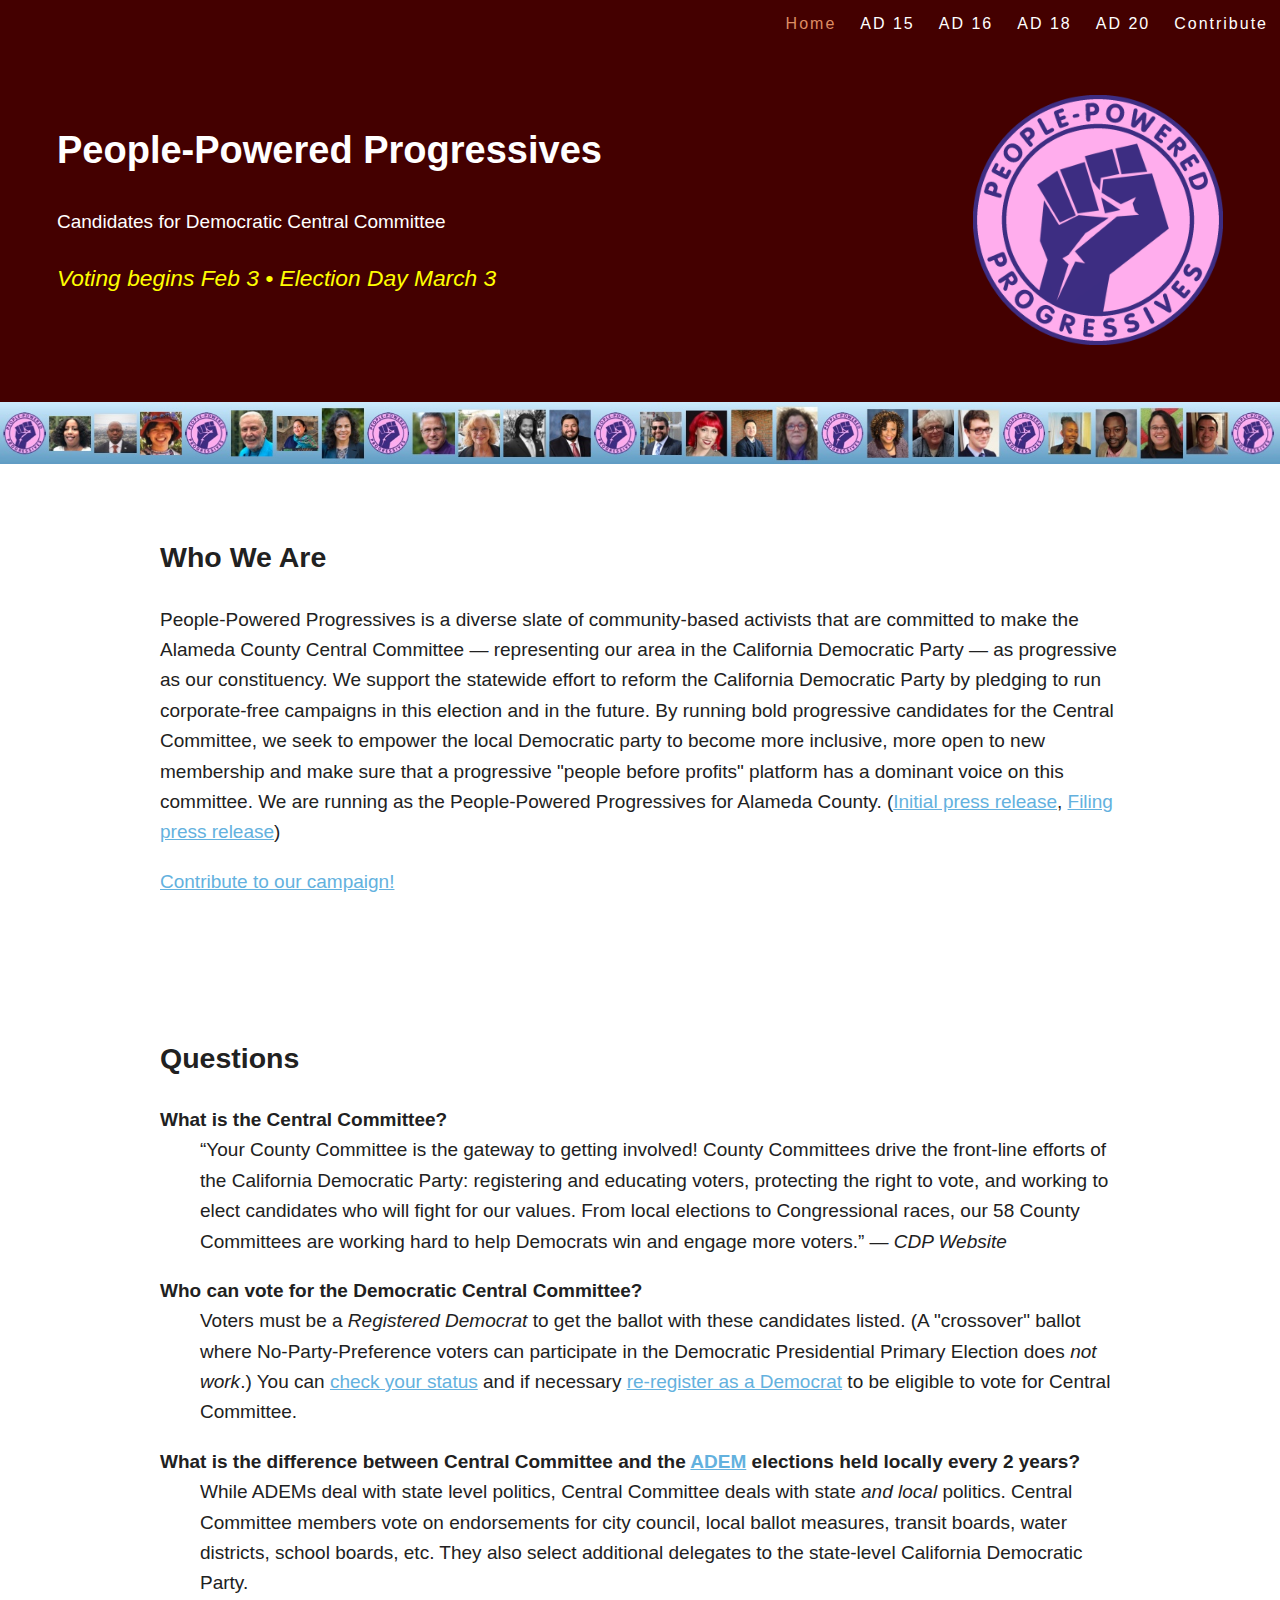
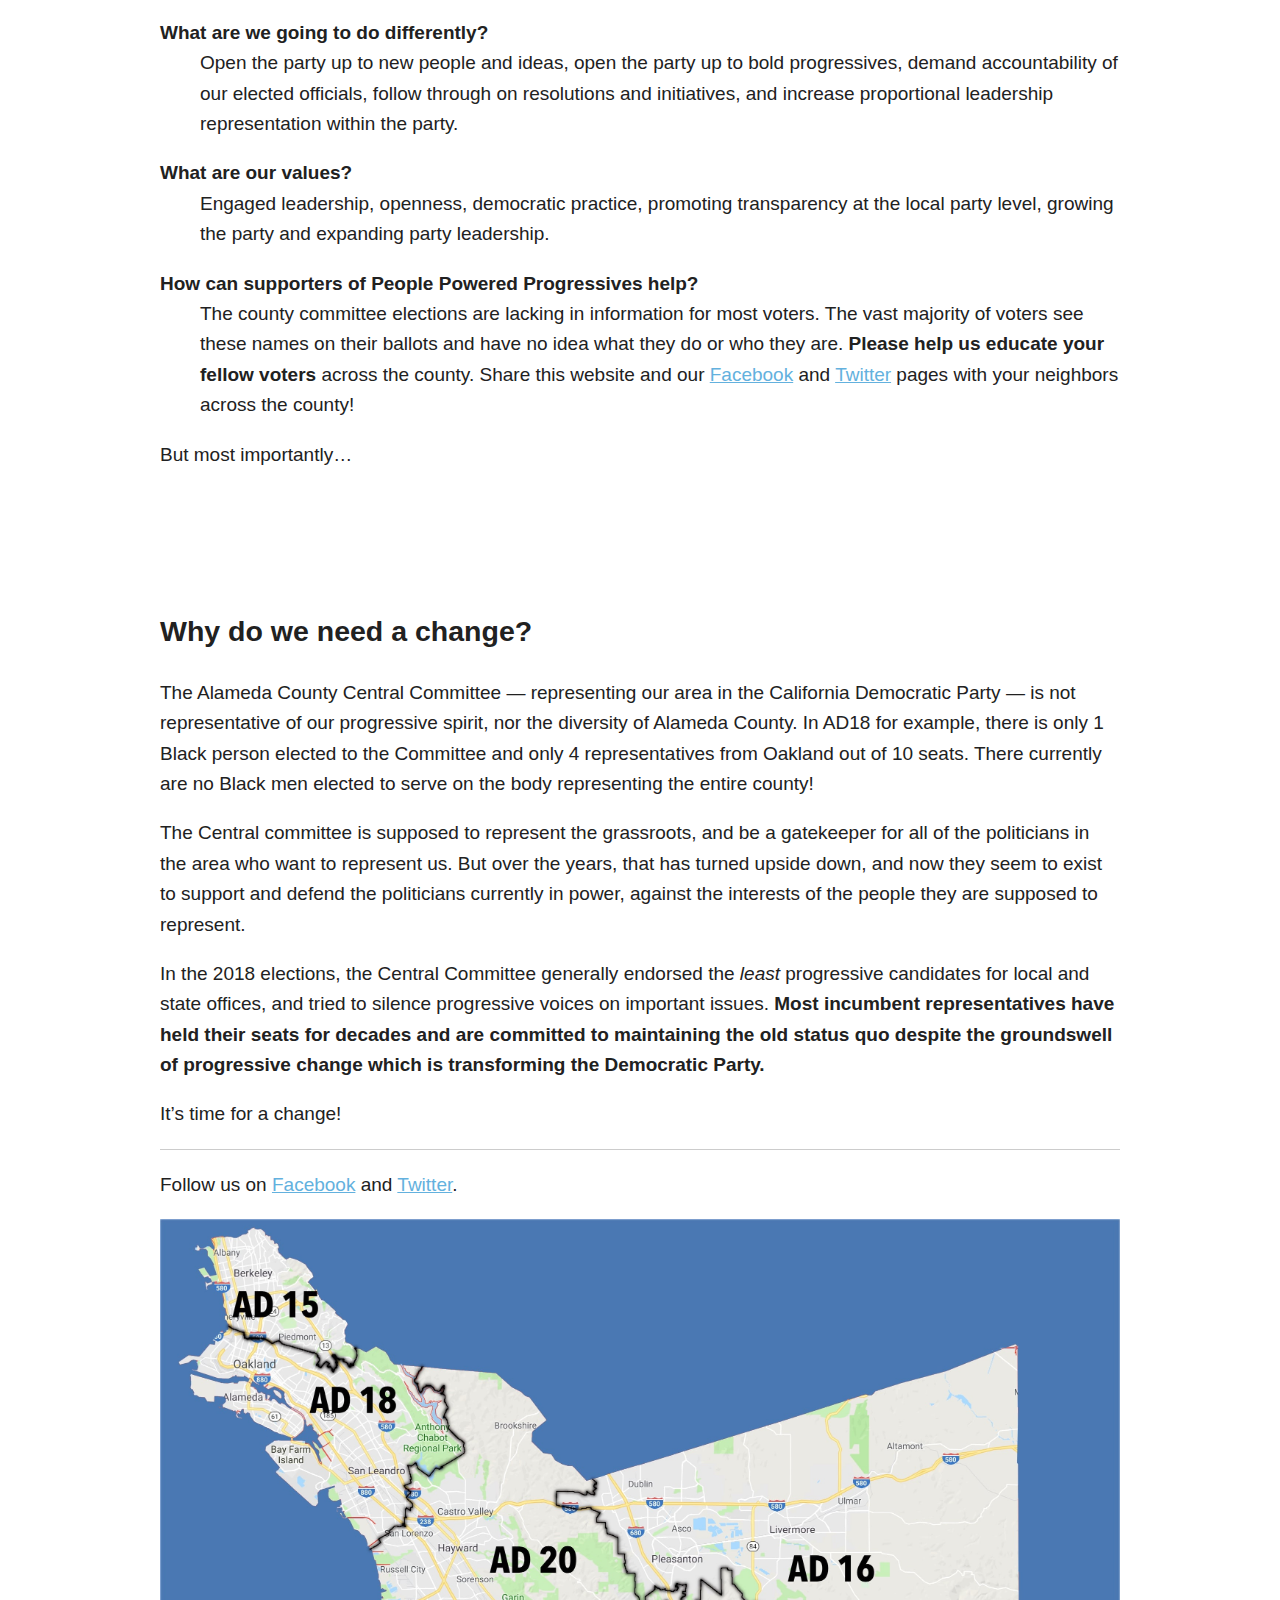
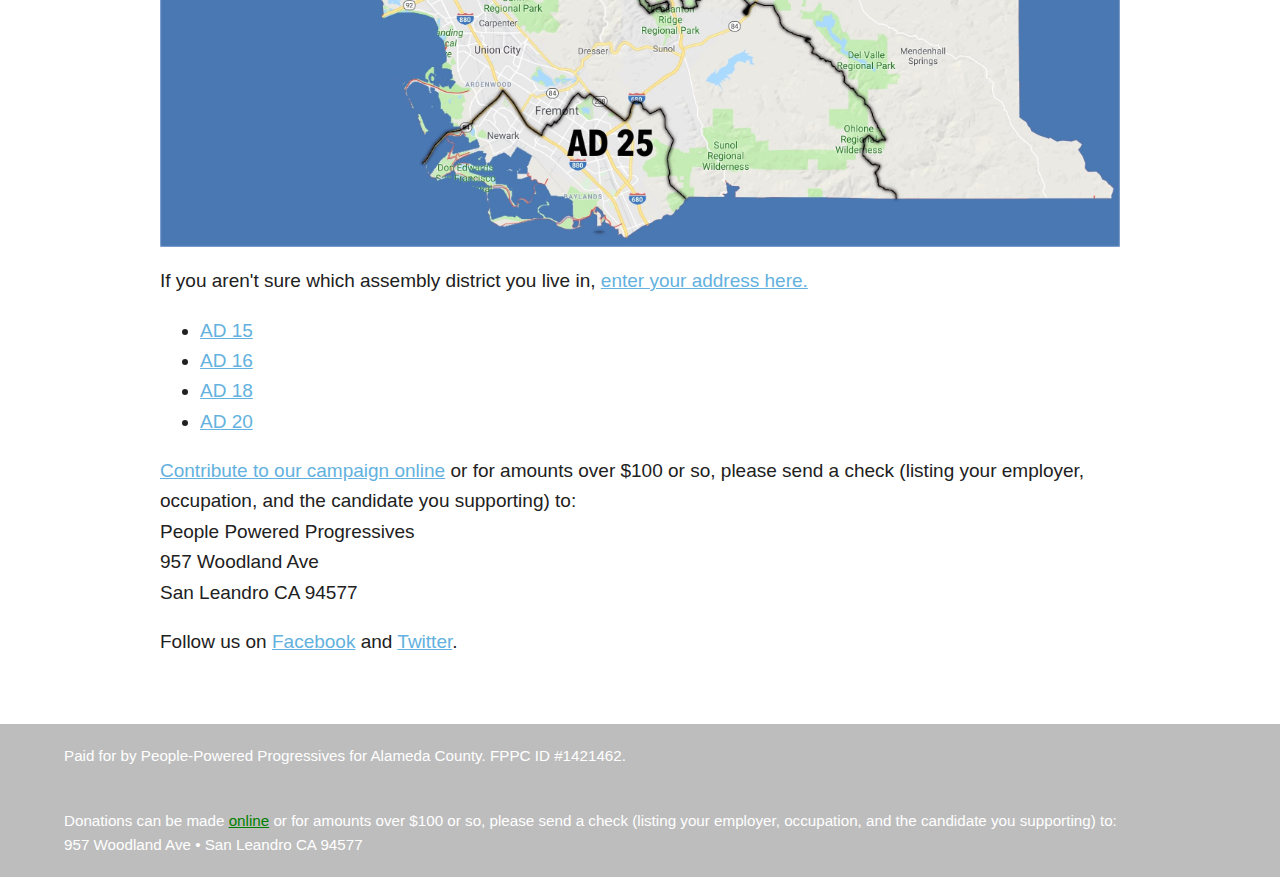
==== commit 4c5978bd: "PR, faq item, ordered ballots" ====
--- a/index.html
+++ b/index.html
@@ -1,6 +1,6 @@
 <!DOCTYPE html><html class="no-js" lang="en-us"><head><meta charset="utf-8"><!--[if IE]><meta http-equiv='X-UA-Compatible' content='IE=edge'><![endif]--><title>People-Powered Progressives</title><meta name="description" content="Candidates for Democratic Central Committee in Alameda County."><meta name="viewport" content="width=device-width, initial-scale=1.0, viewport-fit=cover"><meta name="supported-color-schemes" content="light dark"><link rel="apple-touch-icon" sizes="180x180" href="/apple-touch-icon.png"><link rel="icon" type="image/png" sizes="32x32" href="/favicon-32x32.png"><link rel="icon" type="image/png" sizes="16x16" href="/favicon-16x16.png"><link rel="apple-touch-icon" href="icon.png"><link rel="stylesheet" href="css/main.css"></head><body class="Home"><!--[if lt IE 9]><p class="browserupgrade">You are using an <strong>outdated</strong> browser. Please
-<a href="http://browsehappy.com/">upgrade your browser</a> to improve your experience.</p><![endif]--><header id="main-header"><div class="clearfix"><div class="logo"><a class="active" href="/"><img src="img/logo.png" alt="Logo"></a></div><div class="title"><h1>People-Powered Progressives</h1><p>Candidates for Democratic Central Committee</p><p class="highlighted"><i>Voting begins Feb 3 • Election Day March 3</i></p></div><input id="navigation" type="checkbox"><label class="hamburger" for="navigation"><div class="spinner diagonal part-1"></div><div class="spinner horizontal"></div><div class="spinner diagonal part-2"></div></label><nav class="page-menu"><ul><li><a class="active" href="./">Home</a></li><li><a href="ad15.html">AD 15</a></li><li><a href="ad16.html">AD 16</a></li><li><a href="ad18.html">AD 18</a></li><li><a href="ad20.html">AD 20</a></li><li><a href="https://www.efundraisingconnections.com/c/PeoplePoweredProgressives/">Contribute</a></li></ul></nav><div><img src="img/ppp.jpg" style="width:100%"></div></div></header><main><section class="solution"><article class="textual"><header><h2>Who We Are</h2><p>People-Powered Progressives is a diverse slate of community-based activists that are committed to make the Alameda County Central Committee — representing our area in the California Democratic Party — as progressive as our constituency. We support the statewide effort to reform the California Democratic Party by pledging to run corporate-free campaigns in this election and in the future. By running bold progressive candidates for the Central Committee, we seek to empower the local Democratic party to become more inclusive, more open to new membership and make sure that a progressive "people before profits" platform has a dominant voice on this committee. We are running as the People-Powered Progressives for Alameda County. <a href="/press-release.html">(Initial press release)</a>
-</p><p><a href="https://www.efundraisingconnections.com/c/PeoplePoweredProgressives/">Contribute to our campaign!</a></p></header></article></section><section class="questions"><article class="textual"><header><h2>Questions</h2><dl><dt>What is the Central Committee?</dt><dd class="quoted">“Your County Committee is the gateway to getting involved! County Committees drive the front-line efforts of the California Democratic Party: registering and educating voters, protecting the right to vote, and working to elect candidates who will fight for our values. From local elections to Congressional races, our 58 County Committees are working hard to help Democrats win and engage more voters.” — <i>CDP Website</i></dd></dl><dl><dt>Who can vote for the Democratic Central Committee?</dt><dd>Voters must be a <em>Registered Democrat</em> to get the ballot with these candidates listed. (A "crossover" ballot where No-Party-Preference voters can participate in the Democratic Presidential Primary Election does <em>not work</em>.) You can <a href="https://www.acgov.org/rovmvp_app/mvp.do">check your status</a> and if necessary <a href="https://www.acvote.org/voting/register-to-vote">re-register as a Democrat</a> to be eligible to vote for Central Committee.</dd></dl><dl><dt>What are we going to do differently?</dt><dd>Open the party up to new people and ideas, open the party up to bold progressives, demand accountability of our elected officials, follow through on resolutions and initiatives, and increase proportional leadership representation within the party.</dd></dl><dl><dt>What are our values?</dt><dd>Engaged leadership, openness, democratic practice, promoting transparency at the local party level, growing the party and expanding party leadership.</dd></dl><dl><dt>How can supporters of People Powered Progressives help?</dt><dd>The county committee elections are lacking in information for most voters. The vast majority of voters see these names on their ballots and have no idea what they do or who they are.  <b>Please help us educate your fellow voters</b> across the county. Share this website and our <a href="https://www.facebook.com/peoplepoweredprogressives">Facebook</a> and <a href="https://twitter.com/PeoplePoweredAC">Twitter</a> pages with your neighbors across the county!</dd></dl><p>But most importantly…
+<a href="http://browsehappy.com/">upgrade your browser</a> to improve your experience.</p><![endif]--><header id="main-header"><div class="clearfix"><div class="logo"><a class="active" href="/"><img src="img/logo.png" alt="Logo"></a></div><div class="title"><h1>People-Powered Progressives</h1><p>Candidates for Democratic Central Committee</p><p class="highlighted"><i>Voting begins Feb 3 • Election Day March 3</i></p></div><input id="navigation" type="checkbox"><label class="hamburger" for="navigation"><div class="spinner diagonal part-1"></div><div class="spinner horizontal"></div><div class="spinner diagonal part-2"></div></label><nav class="page-menu"><ul><li><a class="active" href="./">Home</a></li><li><a href="ad15.html">AD 15</a></li><li><a href="ad16.html">AD 16</a></li><li><a href="ad18.html">AD 18</a></li><li><a href="ad20.html">AD 20</a></li><li><a href="https://www.efundraisingconnections.com/c/PeoplePoweredProgressives/">Contribute</a></li></ul></nav><div><img src="img/ppp.jpg" style="width:100%"></div></div></header><main><section class="solution"><article class="textual"><header><h2>Who We Are</h2><p>People-Powered Progressives is a diverse slate of community-based activists that are committed to make the Alameda County Central Committee — representing our area in the California Democratic Party — as progressive as our constituency. We support the statewide effort to reform the California Democratic Party by pledging to run corporate-free campaigns in this election and in the future. By running bold progressive candidates for the Central Committee, we seek to empower the local Democratic party to become more inclusive, more open to new membership and make sure that a progressive "people before profits" platform has a dominant voice on this committee. We are running as the People-Powered Progressives for Alameda County. (<a href="/press-release.html">Initial press release</a>, <a href="/press-release-2.html">Filing press release</a>)
+</p><p><a href="https://www.efundraisingconnections.com/c/PeoplePoweredProgressives/">Contribute to our campaign!</a></p></header></article></section><section class="questions"><article class="textual"><header><h2>Questions</h2><dl><dt>What is the Central Committee?</dt><dd class="quoted">“Your County Committee is the gateway to getting involved! County Committees drive the front-line efforts of the California Democratic Party: registering and educating voters, protecting the right to vote, and working to elect candidates who will fight for our values. From local elections to Congressional races, our 58 County Committees are working hard to help Democrats win and engage more voters.” — <i>CDP Website</i></dd></dl><dl><dt>Who can vote for the Democratic Central Committee?</dt><dd>Voters must be a <em>Registered Democrat</em> to get the ballot with these candidates listed. (A "crossover" ballot where No-Party-Preference voters can participate in the Democratic Presidential Primary Election does <em>not work</em>.) You can <a href="https://www.acgov.org/rovmvp_app/mvp.do">check your status</a> and if necessary <a href="https://www.acvote.org/voting/register-to-vote">re-register as a Democrat</a> to be eligible to vote for Central Committee.</dd></dl><dl><dt>What is the difference between Central Committee and the <a href="https://www.cadem.org/our-party/adem">ADEM</a> elections held locally every 2 years?</dt><dd>While ADEMs deal with state level politics, Central Committee deals with state <i>and local</i> politics. Central Committee members vote on endorsements for city council, local ballot measures, transit boards, water districts, school boards, etc.  They also select additional delegates to the state-level California Democratic Party.  </dd></dl><dl><dt>What are we going to do differently?</dt><dd>Open the party up to new people and ideas, open the party up to bold progressives, demand accountability of our elected officials, follow through on resolutions and initiatives, and increase proportional leadership representation within the party.</dd></dl><dl><dt>What are our values?</dt><dd>Engaged leadership, openness, democratic practice, promoting transparency at the local party level, growing the party and expanding party leadership.</dd></dl><dl><dt>How can supporters of People Powered Progressives help?</dt><dd>The county committee elections are lacking in information for most voters. The vast majority of voters see these names on their ballots and have no idea what they do or who they are.  <b>Please help us educate your fellow voters</b> across the county. Share this website and our <a href="https://www.facebook.com/peoplepoweredprogressives">Facebook</a> and <a href="https://twitter.com/PeoplePoweredAC">Twitter</a> pages with your neighbors across the county!</dd></dl><p>But most importantly…
 </p></header></article></section><section class="problem"><article class="textual"><header><h2>Why do we need a change?</h2><p>The Alameda County Central Committee — representing our area in the California Democratic Party — is not representative of our progressive spirit, nor the diversity of Alameda County. In AD18 for example, there is only 1 Black person elected to the Committee and only 4 representatives from Oakland out of 10 seats. There currently are no Black men elected to serve on the body representing the entire county!</p><p>The Central committee is supposed to represent the grassroots, and be a gatekeeper for all of the politicians in the area who want to represent us. But over the years, that has turned upside down, and now they seem to exist to support and defend the politicians currently in power, against the interests of the people they are supposed to represent.
 </p><p>In the 2018 elections, the Central Committee generally endorsed the <em>least</em> progressive candidates for local and state offices, and tried to silence progressive voices on important issues. <b>Most incumbent representatives have held their seats for decades and are committed to maintaining the old status quo despite the groundswell of progressive change which is transforming the Democratic Party.</b></p><p>It’s time for a change!
 </p><hr><p>Follow us on <a href="https://www.facebook.com/peoplepoweredprogressives">Facebook</a> and <a href="https://twitter.com/PeoplePoweredAC">Twitter</a>.
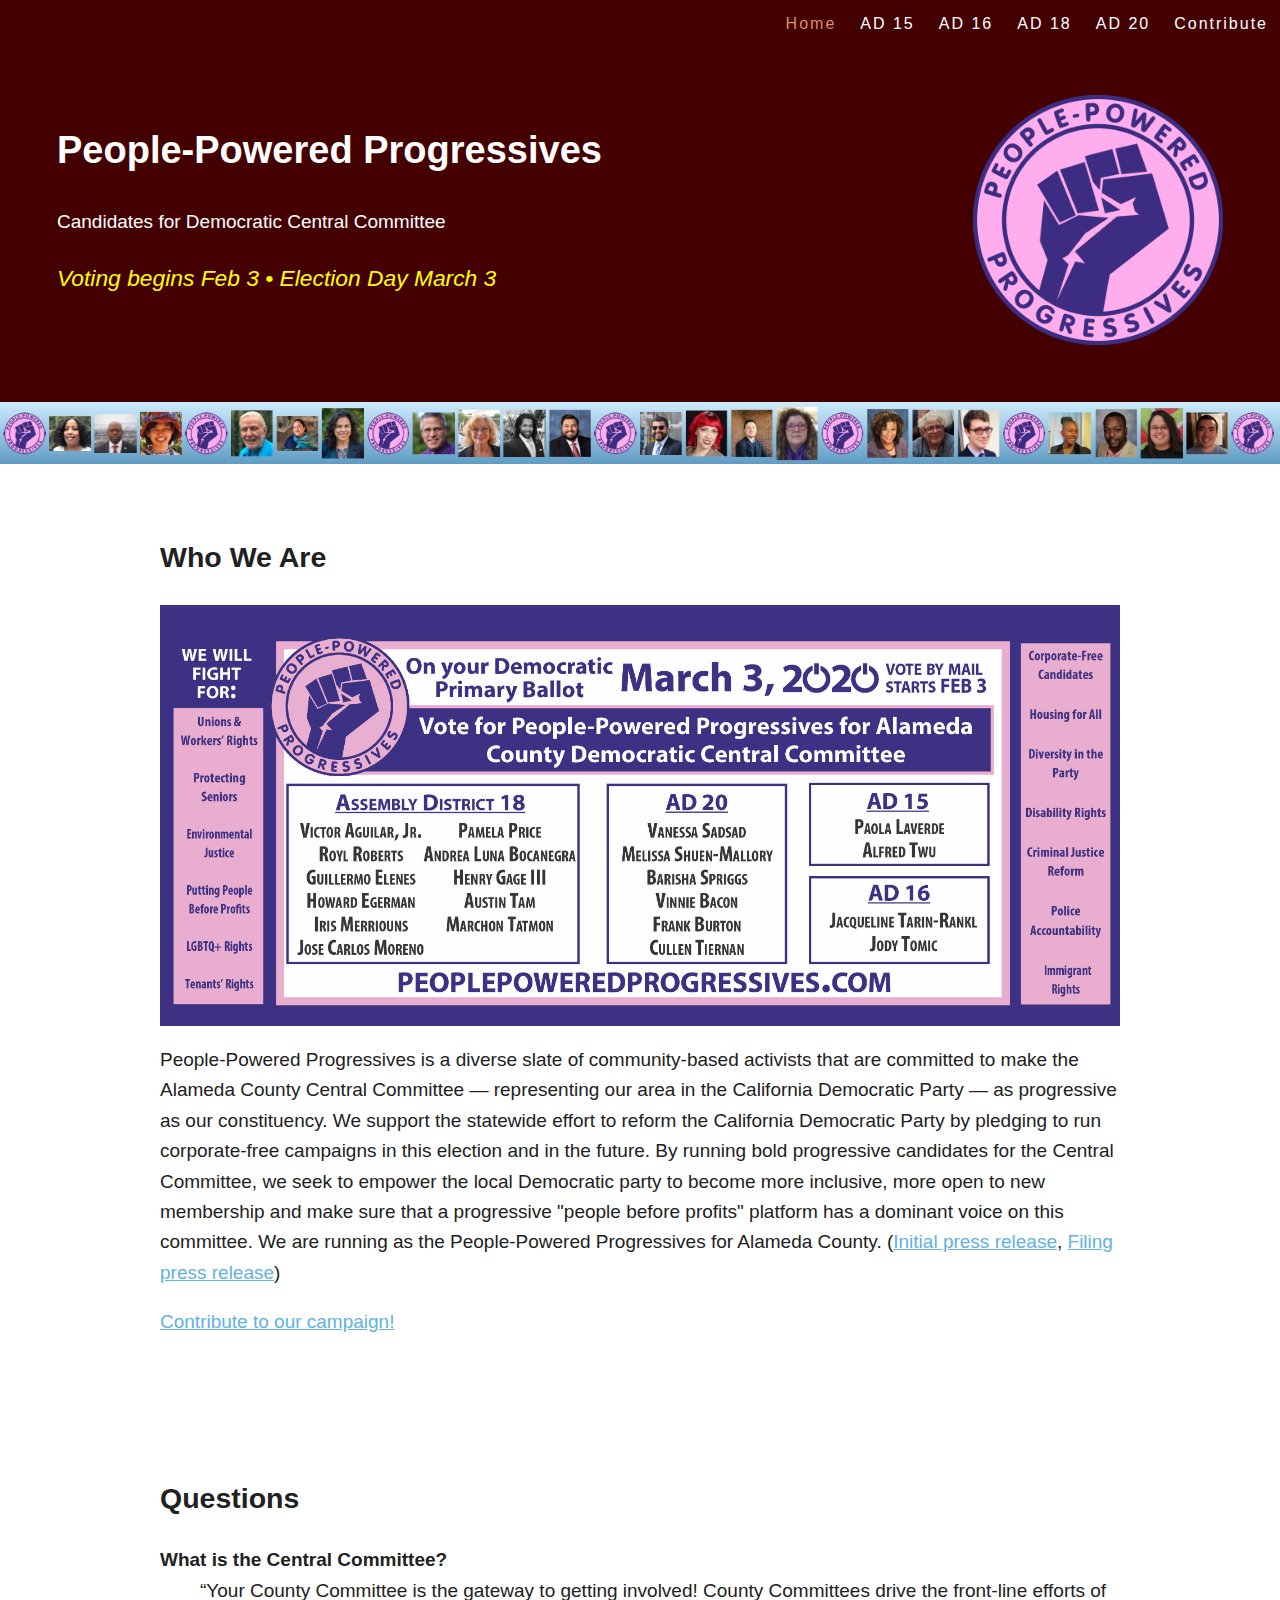
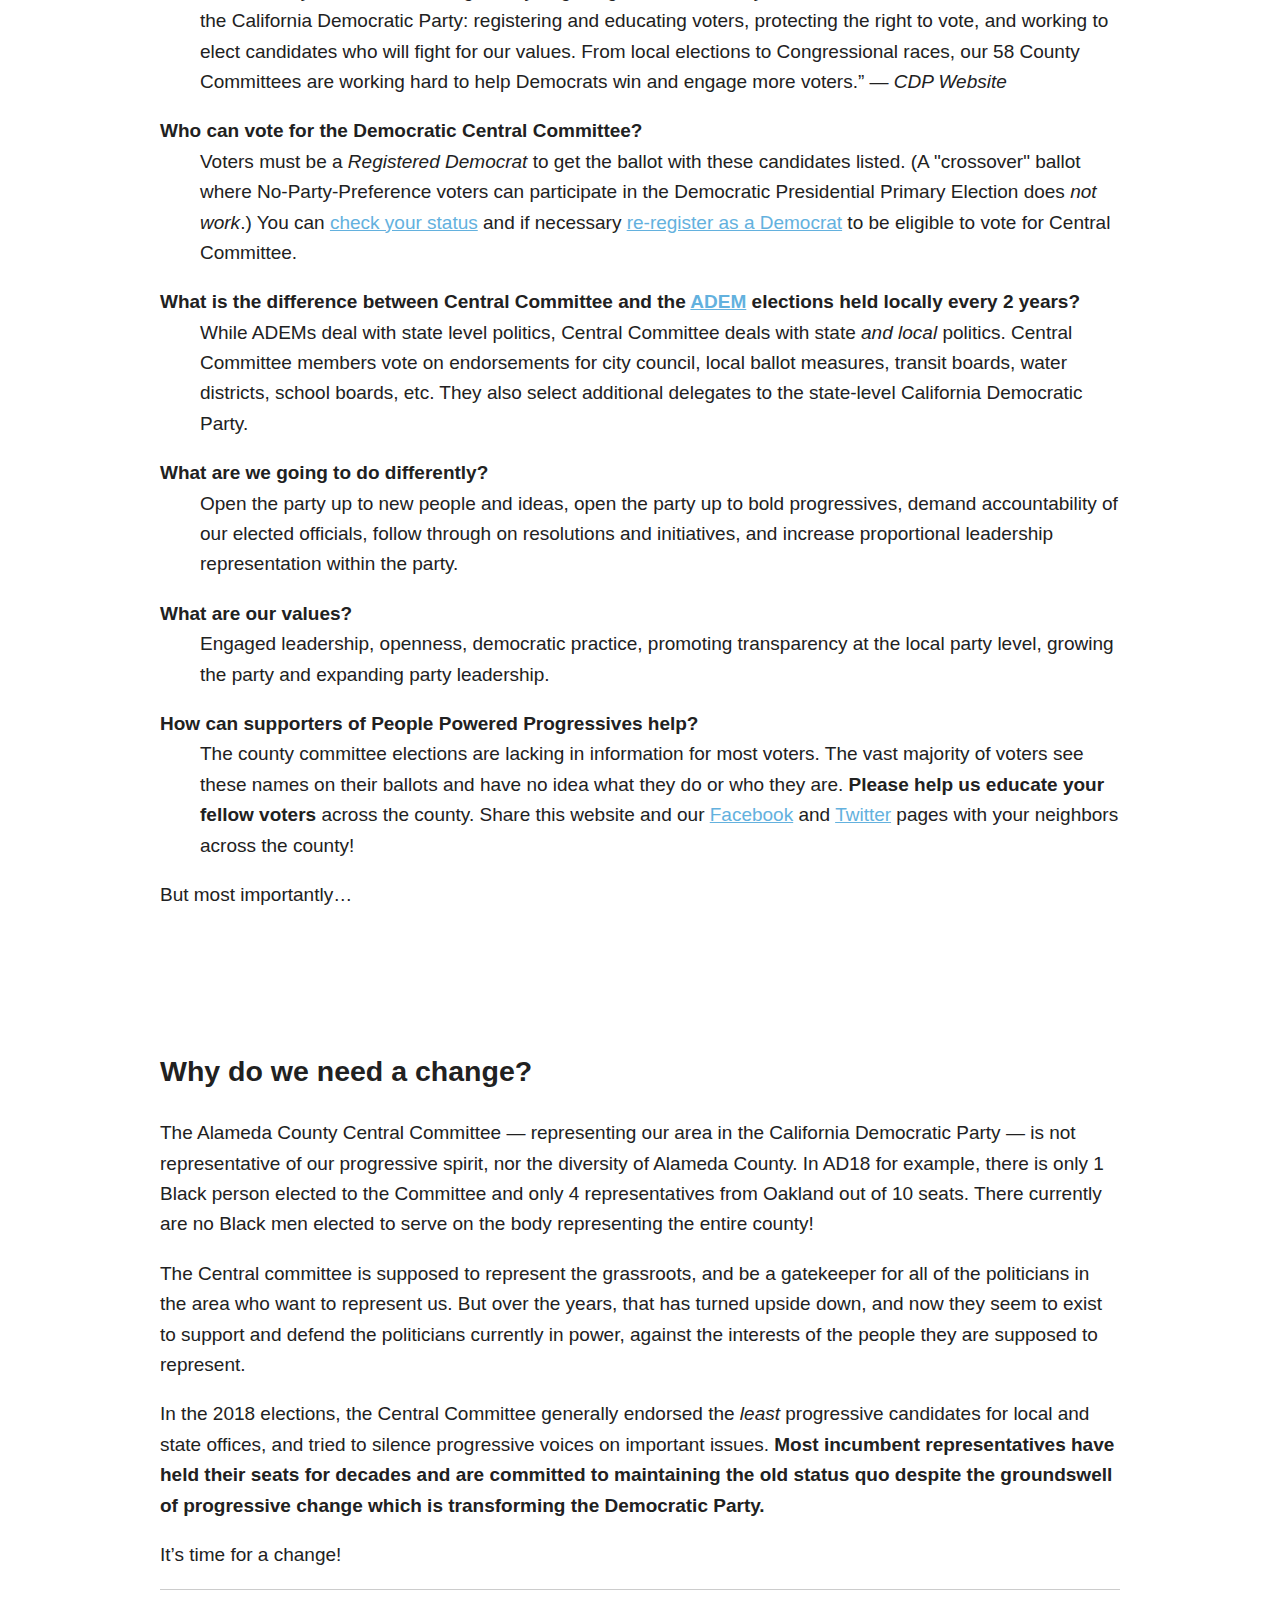
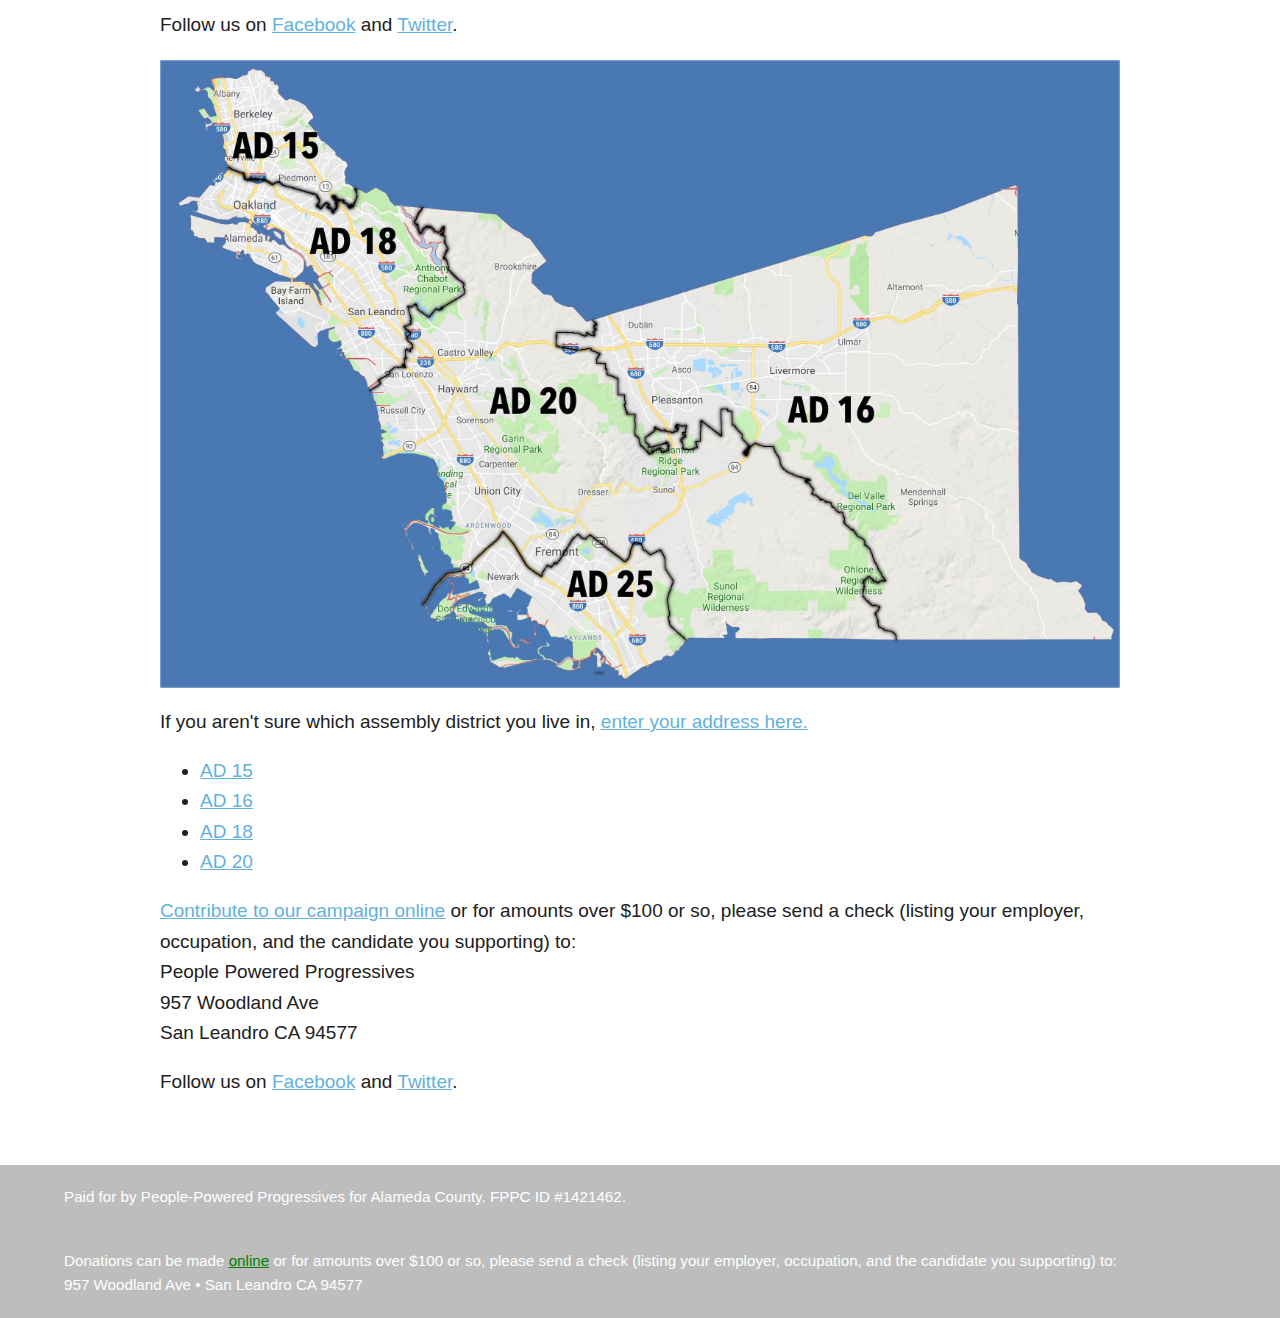
==== commit 3d0589db: "catching up and addding slate graphic" ====
--- a/index.html
+++ b/index.html
@@ -1,5 +1,5 @@
 <!DOCTYPE html><html class="no-js" lang="en-us"><head><meta charset="utf-8"><!--[if IE]><meta http-equiv='X-UA-Compatible' content='IE=edge'><![endif]--><title>People-Powered Progressives</title><meta name="description" content="Candidates for Democratic Central Committee in Alameda County."><meta name="viewport" content="width=device-width, initial-scale=1.0, viewport-fit=cover"><meta name="supported-color-schemes" content="light dark"><link rel="apple-touch-icon" sizes="180x180" href="/apple-touch-icon.png"><link rel="icon" type="image/png" sizes="32x32" href="/favicon-32x32.png"><link rel="icon" type="image/png" sizes="16x16" href="/favicon-16x16.png"><link rel="apple-touch-icon" href="icon.png"><link rel="stylesheet" href="css/main.css"></head><body class="Home"><!--[if lt IE 9]><p class="browserupgrade">You are using an <strong>outdated</strong> browser. Please
-<a href="http://browsehappy.com/">upgrade your browser</a> to improve your experience.</p><![endif]--><header id="main-header"><div class="clearfix"><div class="logo"><a class="active" href="/"><img src="img/logo.png" alt="Logo"></a></div><div class="title"><h1>People-Powered Progressives</h1><p>Candidates for Democratic Central Committee</p><p class="highlighted"><i>Voting begins Feb 3 • Election Day March 3</i></p></div><input id="navigation" type="checkbox"><label class="hamburger" for="navigation"><div class="spinner diagonal part-1"></div><div class="spinner horizontal"></div><div class="spinner diagonal part-2"></div></label><nav class="page-menu"><ul><li><a class="active" href="./">Home</a></li><li><a href="ad15.html">AD 15</a></li><li><a href="ad16.html">AD 16</a></li><li><a href="ad18.html">AD 18</a></li><li><a href="ad20.html">AD 20</a></li><li><a href="https://www.efundraisingconnections.com/c/PeoplePoweredProgressives/">Contribute</a></li></ul></nav><div><img src="img/ppp.jpg" style="width:100%"></div></div></header><main><section class="solution"><article class="textual"><header><h2>Who We Are</h2><p>People-Powered Progressives is a diverse slate of community-based activists that are committed to make the Alameda County Central Committee — representing our area in the California Democratic Party — as progressive as our constituency. We support the statewide effort to reform the California Democratic Party by pledging to run corporate-free campaigns in this election and in the future. By running bold progressive candidates for the Central Committee, we seek to empower the local Democratic party to become more inclusive, more open to new membership and make sure that a progressive "people before profits" platform has a dominant voice on this committee. We are running as the People-Powered Progressives for Alameda County. (<a href="/press-release.html">Initial press release</a>, <a href="/press-release-2.html">Filing press release</a>)
+<a href="http://browsehappy.com/">upgrade your browser</a> to improve your experience.</p><![endif]--><header id="main-header"><div class="clearfix"><div class="logo"><a class="active" href="/"><img src="img/logo.png" alt="Logo"></a></div><div class="title"><h1>People-Powered Progressives</h1><p>Candidates for Democratic Central Committee</p><p class="highlighted"><i>Voting begins Feb 3 • Election Day March 3</i></p></div><input id="navigation" type="checkbox"><label class="hamburger" for="navigation"><div class="spinner diagonal part-1"></div><div class="spinner horizontal"></div><div class="spinner diagonal part-2"></div></label><nav class="page-menu"><ul><li><a class="active" href="./">Home</a></li><li><a href="ad15.html">AD 15</a></li><li><a href="ad16.html">AD 16</a></li><li><a href="ad18.html">AD 18</a></li><li><a href="ad20.html">AD 20</a></li><li><a href="https://www.efundraisingconnections.com/c/PeoplePoweredProgressives/">Contribute</a></li></ul></nav><div><img src="img/ppp.jpg" style="width:100%"></div></div></header><main><section class="solution"><article class="textual"><header><h2>Who We Are</h2><p><img src="img/votecard.jpg"></p><p>People-Powered Progressives is a diverse slate of community-based activists that are committed to make the Alameda County Central Committee — representing our area in the California Democratic Party — as progressive as our constituency. We support the statewide effort to reform the California Democratic Party by pledging to run corporate-free campaigns in this election and in the future. By running bold progressive candidates for the Central Committee, we seek to empower the local Democratic party to become more inclusive, more open to new membership and make sure that a progressive "people before profits" platform has a dominant voice on this committee. We are running as the People-Powered Progressives for Alameda County. (<a href="/press-release.html">Initial press release</a>, <a href="/press-release-2.html">Filing press release</a>)
 </p><p><a href="https://www.efundraisingconnections.com/c/PeoplePoweredProgressives/">Contribute to our campaign!</a></p></header></article></section><section class="questions"><article class="textual"><header><h2>Questions</h2><dl><dt>What is the Central Committee?</dt><dd class="quoted">“Your County Committee is the gateway to getting involved! County Committees drive the front-line efforts of the California Democratic Party: registering and educating voters, protecting the right to vote, and working to elect candidates who will fight for our values. From local elections to Congressional races, our 58 County Committees are working hard to help Democrats win and engage more voters.” — <i>CDP Website</i></dd></dl><dl><dt>Who can vote for the Democratic Central Committee?</dt><dd>Voters must be a <em>Registered Democrat</em> to get the ballot with these candidates listed. (A "crossover" ballot where No-Party-Preference voters can participate in the Democratic Presidential Primary Election does <em>not work</em>.) You can <a href="https://www.acgov.org/rovmvp_app/mvp.do">check your status</a> and if necessary <a href="https://www.acvote.org/voting/register-to-vote">re-register as a Democrat</a> to be eligible to vote for Central Committee.</dd></dl><dl><dt>What is the difference between Central Committee and the <a href="https://www.cadem.org/our-party/adem">ADEM</a> elections held locally every 2 years?</dt><dd>While ADEMs deal with state level politics, Central Committee deals with state <i>and local</i> politics. Central Committee members vote on endorsements for city council, local ballot measures, transit boards, water districts, school boards, etc.  They also select additional delegates to the state-level California Democratic Party.  </dd></dl><dl><dt>What are we going to do differently?</dt><dd>Open the party up to new people and ideas, open the party up to bold progressives, demand accountability of our elected officials, follow through on resolutions and initiatives, and increase proportional leadership representation within the party.</dd></dl><dl><dt>What are our values?</dt><dd>Engaged leadership, openness, democratic practice, promoting transparency at the local party level, growing the party and expanding party leadership.</dd></dl><dl><dt>How can supporters of People Powered Progressives help?</dt><dd>The county committee elections are lacking in information for most voters. The vast majority of voters see these names on their ballots and have no idea what they do or who they are.  <b>Please help us educate your fellow voters</b> across the county. Share this website and our <a href="https://www.facebook.com/peoplepoweredprogressives">Facebook</a> and <a href="https://twitter.com/PeoplePoweredAC">Twitter</a> pages with your neighbors across the county!</dd></dl><p>But most importantly…
 </p></header></article></section><section class="problem"><article class="textual"><header><h2>Why do we need a change?</h2><p>The Alameda County Central Committee — representing our area in the California Democratic Party — is not representative of our progressive spirit, nor the diversity of Alameda County. In AD18 for example, there is only 1 Black person elected to the Committee and only 4 representatives from Oakland out of 10 seats. There currently are no Black men elected to serve on the body representing the entire county!</p><p>The Central committee is supposed to represent the grassroots, and be a gatekeeper for all of the politicians in the area who want to represent us. But over the years, that has turned upside down, and now they seem to exist to support and defend the politicians currently in power, against the interests of the people they are supposed to represent.
 </p><p>In the 2018 elections, the Central Committee generally endorsed the <em>least</em> progressive candidates for local and state offices, and tried to silence progressive voices on important issues. <b>Most incumbent representatives have held their seats for decades and are committed to maintaining the old status quo despite the groundswell of progressive change which is transforming the Democratic Party.</b></p><p>It’s time for a change!
--- a/css/main.css
+++ b/css/main.css
@@ -1 +1 @@
-/*! normalize.css v8.0.0 | MIT License | github.com/necolas/normalize.css */html{line-height:1.15;-webkit-text-size-adjust:100%}body{margin:0}h1{font-size:2em;margin:0.67em 0}hr{box-sizing:content-box;height:0;overflow:visible}pre{font-family:monospace, monospace;font-size:1em}a{background-color:transparent}abbr[title]{border-bottom:none;text-decoration:underline;text-decoration:underline dotted}b,strong{font-weight:bolder}code,kbd,samp{font-family:monospace, monospace;font-size:1em}small{font-size:80%}sub,sup{font-size:75%;line-height:0;position:relative;vertical-align:baseline}sub{bottom:-0.25em}sup{top:-0.5em}img{border-style:none}button,input,optgroup,select,textarea{font-family:inherit;font-size:100%;line-height:1.15;margin:0}button,input{overflow:visible}button,select{text-transform:none}button,[type="button"],[type="reset"],[type="submit"]{-webkit-appearance:button}button::-moz-focus-inner,[type="button"]::-moz-focus-inner,[type="reset"]::-moz-focus-inner,[type="submit"]::-moz-focus-inner{border-style:none;padding:0}button:-moz-focusring,[type="button"]:-moz-focusring,[type="reset"]:-moz-focusring,[type="submit"]:-moz-focusring{outline:1px dotted ButtonText}fieldset{padding:0.35em 0.75em 0.625em}legend{box-sizing:border-box;color:inherit;display:table;max-width:100%;padding:0;white-space:normal}progress{vertical-align:baseline}textarea{overflow:auto}[type="checkbox"],[type="radio"]{box-sizing:border-box;padding:0}[type="number"]::-webkit-inner-spin-button,[type="number"]::-webkit-outer-spin-button{height:auto}[type="search"]{-webkit-appearance:textfield;outline-offset:-2px}[type="search"]::-webkit-search-decoration{-webkit-appearance:none}::-webkit-file-upload-button{-webkit-appearance:button;font:inherit}details{display:block}summary{display:list-item}template{display:none}[hidden]{display:none}/*! HTML5 Boilerplate v6.0.1 | MIT License | https://html5boilerplate.com/ */html{color:#222;font-size:1em;line-height:1.4}::-moz-selection{background:#b3d4fc;text-shadow:none}::selection{background:#b3d4fc;text-shadow:none}hr{display:block;height:1px;border:0;border-top:1px solid #ccc;margin:1em 0;padding:0}audio,canvas,iframe,img,svg,video{vertical-align:middle}fieldset{border:0;margin:0;padding:0}textarea{resize:vertical}.browserupgrade{margin:0.2em 0;background:#ccc;color:#000;padding:0.2em 0}.hidden{display:none !important}.visuallyhidden{border:0;clip:rect(0 0 0 0);-webkit-clip-path:inset(50%);clip-path:inset(50%);height:1px;margin:-1px;overflow:hidden;padding:0;position:absolute;width:1px;white-space:nowrap}.visuallyhidden.focusable:active,.visuallyhidden.focusable:focus{clip:auto;-webkit-clip-path:none;clip-path:none;height:auto;margin:0;overflow:visible;position:static;width:auto;white-space:inherit}.invisible{visibility:hidden}.clearfix:before,.person:before,.clearfix:after,.person:after{content:" ";display:table}.clearfix:after,.person:after{clear:both}@media print{*,*:before,*:after{background:transparent !important;color:#000 !important;box-shadow:none !important;text-shadow:none !important}a,a:visited{text-decoration:underline}a[href]:after{content:" (" attr(href) ")"}abbr[title]:after{content:" (" attr(title) ")"}a[href^="#"]:after,a[href^="javascript:"]:after{content:""}pre{white-space:pre-wrap !important}pre,blockquote{border:1px solid #999;page-break-inside:avoid}thead{display:table-header-group}tr,img{page-break-inside:avoid}p,h2,h3{orphans:3;widows:3}h2,h3{page-break-after:avoid}}html,body{height:100%}body{display:-ms-flexbox;display:flex;-ms-flex-direction:column;flex-direction:column}body>header,body>footer{-ms-flex:none;flex:none}body>main{-ms-flex:1 0 auto;flex:1 0 auto}html{box-sizing:border-box}.ir{border:0 !important;font:0/0 a !important;text-shadow:none !important;color:transparent !important;width:0 !important;height:0 !important;padding:0 !important}section,.safe-area{padding-left:1rem;padding-right:1rem}@supports (padding: 0px){section{padding-left:max(1rem, constant(safe-area-inset-left));padding-right:max(1rem, constant(safe-area-inset-right));padding-left:max(1rem, env(safe-area-inset-left));padding-right:max(1rem, env(safe-area-inset-right))}.safe-area-only{padding-left:constant(safe-area-inset-left);padding-right:constant(safe-area-inset-right);padding-left:env(safe-area-inset-left);padding-right:env(safe-area-inset-right)}}.no-js .requires-js{display:none}.js .js-warning{display:none}.js .js-hidden{display:none}.no-js p.js-warning{padding:0.5rem 1rem;margin:0;color:purple;background:white}.browserupgrade{font-size:150%;padding:1rem}.warning{color:purple}iframe{border:none}svg defs{height:0;position:absolute;width:0}:root{color-scheme:light dark;--color-Link:			hsl(202, 65%, 63%);--color-Link-hover:		hsl(202, 65%, 43%);--color-Inverse:		hsl(20, 65%, 63%);--color-Warning:		purple;--color-paper-high:		white;--color-paper-med:		hsl(0, 0%, 96%);--color-paper-low:		hsl(0, 0%, 74%);--color-ink-low:		hsl(0, 0%, 38%);--color-ink-med:		hsl(0, 0%, 26%);--color-ink-high:		hsl(0, 0%, 13%);--color-ink-max:		black;--color-dark-high:		hsl(0, 0%, 13%)}@media (prefers-color-scheme: dark){:root{--color-Link:			hsl(202, 65%, 63%);--color-Link-hover:		hsl(202, 65%, 43%);--color-Inverse:		hsl(20, 65%, 63%);--color-Warning:		purple;--color-paper-high:		hsl(0, 0%, 0%);--color-paper-med:		hsl(0, 0%, 4%);--color-paper-low:		hsl(0, 0%, 26%);--color-ink-low:		hsl(0, 0%, 62%);--color-ink-med:		hsl(0, 0%, 74%);--color-ink-high:		hsl(0, 0%, 87%);--color-dark-high:		hsl(0, 0%, 4%)}.hero-image{opacity:0.7}}html{color:var(--color-ink-high)}a{color:var(--color-Link)}.dimmer{color:var(--color-ink-low)}main{background:var(--color-paper-high)}section.lightgray{background:var(--color-paper-low)}body{font:19px/1.6 Helvetica, Helvetica Neue, Arial}dt{font-weight:bold}.blogdate{font-weight:normal;color:var(--color-paper-low)}img.small{float:right;margin-left:1em;max-width:25%}blockquote{font-style:italic;letter-spacing:2px}blockquote footer{font-style:normal;letter-spacing:normal;font-size:80%}.centered{text-align:center}.highlighted{font-size:120%;color:yellow}section{padding-top:1rem;padding-bottom:1rem}section.balance-footer{padding-bottom:0}body>footer p{padding:20px 5%;margin:0;font-size:80%}article.textual{margin:0 auto;padding:2rem 1rem;max-width:60rem}body>footer{background:var(--color-paper-low);color:var(--color-paper-high)}body>footer a{color:green}.embed-container{position:relative;padding-bottom:56.25%;height:0;overflow:hidden;max-width:100%}.embed-container iframe,.embed-container object,.embed-container embed{position:absolute;top:0;left:0;width:100%;height:100%}.ksbox{width:100%;float:left}.ksbox,.ksflex{padding:15px 15px}.ksbox>* :not(.group):first-child{margin-top:0}.ksbox>* :not(.group):last-child{margin-bottom:0}.directionRtoL .ksbox,.ksbox.opposite{float:right}.directionRtoL .ksbox.opposite{float:left}.group{margin:-15px -15px}.flexbox{display:-webkit-box;display:-ms-flexbox;display:flex;-ms-flex-flow:row wrap;flex-flow:row wrap}.flex-fill{-moz-flex:1 1 auto;-ms-flex:1 1 auto;-webkit-box-flex:1;flex:1 1 auto}.flex-down,.sidebar-container>.group{-ms-flex-direction:column;-webkit-box-orient:vertical;-webkit-box-direction:normal;flex-direction:column}.outdent-horizontally{margin:0 -15px}.no-padding .group,.no-padding .ksbox{margin:0}.no-padding .ksbox{padding:0}.padded{padding:20px}img{max-width:100%}img.right{float:right;max-width:50%;padding-left:1em}img.half{float:left;max-width:50%}@media only screen and (max-width: 629px){.maximize-mobile{padding-left:0;padding-right:0}.maximize-mobile footer,.maximize-mobile header{padding-left:1rem;padding-right:1rem}img.right,img.half{max-width:100%;float:none;padding:0}}header#main-header{padding-top:5em;background-color:#440000;color:white}.logo{float:right;width:25%;max-width:250px;padding:0 3em 3em 3em}.title{padding:0 3em 3em 3em}@media only screen and (max-width: 629px){.logo{float:none;width:100%;max-width:100%;padding:0;max-width:200px;margin:1em auto 0 auto}h1{line-height:1;font-size:1.5em}.title p{line-height:1}.title{padding-bottom:0}header#main-header{padding-top:0em}main article.textual{padding-top:0}}input#navigation[type="checkbox"],label.hamburger{display:none}@media only screen and (min-width: 630px){nav.page-menu{display:block;position:absolute;top:0;right:0;text-align:center}nav.page-menu ul{padding:0;margin:0;list-style:none;overflow:hidden;text-align:right}nav.page-menu li{margin:0;color:#fff;display:inline-block;line-height:1;font-size:1rem;font-weight:300;letter-spacing:2px}nav.page-menu a{color:#fff;text-decoration:none;display:block;padding:1rem .75rem}nav.page-menu a.active{color:var(--color-Inverse)}nav.page-menu a:hover{background:var(--color-Inverse);color:var(--color-ink-med)}}@media only screen and (max-width: 629px){nav.page-menu{display:block;position:fixed;top:0;right:0;height:100%;width:12rem;z-index:10;transform:translateX(250px);transition:transform 250ms ease-in-out}nav.page-menu ul{width:12rem;height:100%;padding:0;margin:0;list-style:none;background:#456;overflow:hidden}nav.page-menu li{margin:0;color:#fff}nav.page-menu a{color:#fff;font-size:1rem;text-decoration:none;display:block;padding:12px 15px;font-weight:300;letter-spacing:2px}nav.page-menu a.active{color:var(--color-Inverse)}nav.page-menu a:hover{background:#111}label.hamburger{display:block;position:absolute;top:10px;right:.5rem;width:32px;height:25px;z-index:11;cursor:pointer}input#navigation[type="checkbox"]:checked ~ .page-menu{transform:translateX(0)}input#navigation[type="checkbox"]:checked ~ label{position:fixed;transform:none;top:.5rem}input#navigation[type="checkbox"]:checked ~ label>.horizontal{opacity:0}input#navigation[type="checkbox"]:checked ~ label>.diagonal.part-1{transform:rotate(135deg);margin-top:10px}input#navigation[type="checkbox"]:checked ~ label>.diagonal.part-2{transform:rotate(-135deg);margin-top:-15px}.spinner{transition:all 0.3s;position:relative;float:left;height:5px;border-radius:2px;width:100%;background-color:var(--color-Inverse)}.horizontal,.diagonal.part-2{margin-top:5px}}a.active{pointer-events:none;cursor:default}hr.separator{border-top:5px dotted #888}hr.separator.long{height:20px;border-bottom:5px dotted #888}.person{padding-bottom:1em;margin-bottom:2em}.person img{max-width:100px;float:left;margin-right:1em;margin-top:1em}.person h3{margin-bottom:0}.person .occupation{font-style:italic;color:green}.person p{margin-left:120px}@media only screen and (max-width: 629px){.person{margin-bottom:0;padding-bottom:0}.person p{margin-left:0}}h3.righthand{margin:0;padding:1rem 1rem;text-align:right}.input-form input,.input-form textarea,.input-form select{display:inline-block;font-size:1rem;margin-bottom:1rem;padding:0.25rem 0.5rem;width:95%;max-width:30rem;color:var(--color-ink-high)}input[type="submit"]{display:block;text-align:center;color:var(--color-paper-high);background:var(--color-Link);padding:6px 2rem;border:none;width:auto;border-radius:4px}.contact-section{background:var(--color-paper-low);color:var(--color-ink-high)}.input-form a{color:var(--color-paper-high)}.trapit{display:none !important}
+/*! normalize.css v8.0.0 | MIT License | github.com/necolas/normalize.css */html{line-height:1.15;-webkit-text-size-adjust:100%}body{margin:0}h1{font-size:2em;margin:0.67em 0}hr{box-sizing:content-box;height:0;overflow:visible}pre{font-family:monospace, monospace;font-size:1em}a{background-color:transparent}abbr[title]{border-bottom:none;text-decoration:underline;text-decoration:underline dotted}b,strong{font-weight:bolder}code,kbd,samp{font-family:monospace, monospace;font-size:1em}small{font-size:80%}sub,sup{font-size:75%;line-height:0;position:relative;vertical-align:baseline}sub{bottom:-0.25em}sup{top:-0.5em}img{border-style:none}button,input,optgroup,select,textarea{font-family:inherit;font-size:100%;line-height:1.15;margin:0}button,input{overflow:visible}button,select{text-transform:none}button,[type="button"],[type="reset"],[type="submit"]{-webkit-appearance:button}button::-moz-focus-inner,[type="button"]::-moz-focus-inner,[type="reset"]::-moz-focus-inner,[type="submit"]::-moz-focus-inner{border-style:none;padding:0}button:-moz-focusring,[type="button"]:-moz-focusring,[type="reset"]:-moz-focusring,[type="submit"]:-moz-focusring{outline:1px dotted ButtonText}fieldset{padding:0.35em 0.75em 0.625em}legend{box-sizing:border-box;color:inherit;display:table;max-width:100%;padding:0;white-space:normal}progress{vertical-align:baseline}textarea{overflow:auto}[type="checkbox"],[type="radio"]{box-sizing:border-box;padding:0}[type="number"]::-webkit-inner-spin-button,[type="number"]::-webkit-outer-spin-button{height:auto}[type="search"]{-webkit-appearance:textfield;outline-offset:-2px}[type="search"]::-webkit-search-decoration{-webkit-appearance:none}::-webkit-file-upload-button{-webkit-appearance:button;font:inherit}details{display:block}summary{display:list-item}template{display:none}[hidden]{display:none}/*! HTML5 Boilerplate v6.0.1 | MIT License | https://html5boilerplate.com/ */html{color:#222;font-size:1em;line-height:1.4}::-moz-selection{background:#b3d4fc;text-shadow:none}::selection{background:#b3d4fc;text-shadow:none}hr{display:block;height:1px;border:0;border-top:1px solid #ccc;margin:1em 0;padding:0}audio,canvas,iframe,img,svg,video{vertical-align:middle}fieldset{border:0;margin:0;padding:0}textarea{resize:vertical}.browserupgrade{margin:0.2em 0;background:#ccc;color:#000;padding:0.2em 0}.hidden{display:none !important}.visuallyhidden{border:0;clip:rect(0 0 0 0);-webkit-clip-path:inset(50%);clip-path:inset(50%);height:1px;margin:-1px;overflow:hidden;padding:0;position:absolute;width:1px;white-space:nowrap}.visuallyhidden.focusable:active,.visuallyhidden.focusable:focus{clip:auto;-webkit-clip-path:none;clip-path:none;height:auto;margin:0;overflow:visible;position:static;width:auto;white-space:inherit}.invisible{visibility:hidden}.clearfix:before,.person:before,.clearfix:after,.person:after{content:" ";display:table}.clearfix:after,.person:after{clear:both}@media print{*,*:before,*:after{background:transparent !important;color:#000 !important;box-shadow:none !important;text-shadow:none !important}a,a:visited{text-decoration:underline}a[href]:after{content:" (" attr(href) ")"}abbr[title]:after{content:" (" attr(title) ")"}a[href^="#"]:after,a[href^="javascript:"]:after{content:""}pre{white-space:pre-wrap !important}pre,blockquote{border:1px solid #999;page-break-inside:avoid}thead{display:table-header-group}tr,img{page-break-inside:avoid}p,h2,h3{orphans:3;widows:3}h2,h3{page-break-after:avoid}}html,body{height:100%}body{display:-ms-flexbox;display:flex;-ms-flex-direction:column;flex-direction:column}body>header,body>footer{-ms-flex:none;flex:none}body>main{-ms-flex:1 0 auto;flex:1 0 auto}html{box-sizing:border-box}.ir{border:0 !important;font:0/0 a !important;text-shadow:none !important;color:transparent !important;width:0 !important;height:0 !important;padding:0 !important}section,.safe-area{padding-left:1rem;padding-right:1rem}@supports (padding: 0px){section{padding-left:max(1rem, constant(safe-area-inset-left));padding-right:max(1rem, constant(safe-area-inset-right));padding-left:max(1rem, env(safe-area-inset-left));padding-right:max(1rem, env(safe-area-inset-right))}.safe-area-only{padding-left:constant(safe-area-inset-left);padding-right:constant(safe-area-inset-right);padding-left:env(safe-area-inset-left);padding-right:env(safe-area-inset-right)}}.no-js .requires-js{display:none}.js .js-warning{display:none}.js .js-hidden{display:none}.no-js p.js-warning{padding:0.5rem 1rem;margin:0;color:purple;background:white}.browserupgrade{font-size:150%;padding:1rem}.warning{color:purple}iframe{border:none}svg defs{height:0;position:absolute;width:0}:root{color-scheme:light dark;--color-Link:			hsl(202, 65%, 63%);--color-Link-hover:		hsl(202, 65%, 43%);--color-Inverse:		hsl(20, 65%, 63%);--color-Warning:		purple;--color-paper-high:		white;--color-paper-med:		hsl(0, 0%, 96%);--color-paper-low:		hsl(0, 0%, 74%);--color-ink-low:		hsl(0, 0%, 38%);--color-ink-med:		hsl(0, 0%, 26%);--color-ink-high:		hsl(0, 0%, 13%);--color-ink-max:		black;--color-dark-high:		hsl(0, 0%, 13%)}@media (prefers-color-scheme: dark){:root{--color-Link:			hsl(202, 65%, 63%);--color-Link-hover:		hsl(202, 65%, 43%);--color-Inverse:		hsl(20, 65%, 63%);--color-Warning:		purple;--color-paper-high:		hsl(0, 0%, 0%);--color-paper-med:		hsl(0, 0%, 4%);--color-paper-low:		hsl(0, 0%, 26%);--color-ink-low:		hsl(0, 0%, 62%);--color-ink-med:		hsl(0, 0%, 74%);--color-ink-high:		hsl(0, 0%, 87%);--color-dark-high:		hsl(0, 0%, 4%)}.hero-image{opacity:0.7}}html{color:var(--color-ink-high)}a{color:var(--color-Link)}.dimmer{color:var(--color-ink-low)}main{background:var(--color-paper-high)}section.lightgray{background:var(--color-paper-low)}body{font:19px/1.6 Helvetica, Helvetica Neue, Arial}dt{font-weight:bold}.blogdate{font-weight:normal;color:var(--color-paper-low)}img.small{float:right;margin-left:1em;max-width:25%}blockquote{font-style:italic;letter-spacing:2px}blockquote footer{font-style:normal;letter-spacing:normal;font-size:80%}.centered{text-align:center}.highlighted{font-size:120%;color:yellow}section{padding-top:1rem;padding-bottom:1rem}section.balance-footer{padding-bottom:0}body>footer p{padding:20px 5%;margin:0;font-size:80%}article.textual{margin:0 auto;padding:2rem 1rem;max-width:60rem}body>footer{background:var(--color-paper-low);color:var(--color-paper-high)}body>footer a{color:green}.embed-container{position:relative;padding-bottom:56.25%;height:0;overflow:hidden;max-width:100%}.embed-container iframe,.embed-container object,.embed-container embed{position:absolute;top:0;left:0;width:100%;height:100%}.ksbox{width:100%;float:left}.ksbox,.ksflex{padding:15px 15px}.ksbox>* :not(.group):first-child{margin-top:0}.ksbox>* :not(.group):last-child{margin-bottom:0}.directionRtoL .ksbox,.ksbox.opposite{float:right}.directionRtoL .ksbox.opposite{float:left}.group{margin:-15px -15px}.flexbox{display:-webkit-box;display:-ms-flexbox;display:flex;-ms-flex-flow:row wrap;flex-flow:row wrap}.flex-fill{-moz-flex:1 1 auto;-ms-flex:1 1 auto;-webkit-box-flex:1;flex:1 1 auto}.flex-down,.sidebar-container>.group{-ms-flex-direction:column;-webkit-box-orient:vertical;-webkit-box-direction:normal;flex-direction:column}.outdent-horizontally{margin:0 -15px}.no-padding .group,.no-padding .ksbox{margin:0}.no-padding .ksbox{padding:0}.padded{padding:20px}img{max-width:100%}img.right{float:right;max-width:50%;padding-left:1em}img.half{float:left;max-width:50%}@media only screen and (max-width: 629px){.maximize-mobile{padding-left:0;padding-right:0}.maximize-mobile footer,.maximize-mobile header{padding-left:1rem;padding-right:1rem}img.right,img.half{max-width:100%;float:none;padding:0}}ul.endorsements{font-size:70%;font-weight:normal}ul.endorsements div{font-style:italic;display:inline;margin-left:1em}header#main-header{padding-top:5em;background-color:#440000;color:white}.logo{float:right;width:25%;max-width:250px;padding:0 3em 3em 3em}.title{padding:0 3em 3em 3em}@media only screen and (max-width: 629px){.logo{float:none;width:100%;max-width:100%;padding:0;max-width:200px;margin:1em auto 0 auto}h1{line-height:1;font-size:1.5em}.title p{line-height:1}.title{padding-bottom:0}header#main-header{padding-top:0em}main article.textual{padding-top:0}}input#navigation[type="checkbox"],label.hamburger{display:none}@media only screen and (min-width: 630px){nav.page-menu{display:block;position:absolute;top:0;right:0;text-align:center}nav.page-menu ul{padding:0;margin:0;list-style:none;overflow:hidden;text-align:right}nav.page-menu li{margin:0;color:#fff;display:inline-block;line-height:1;font-size:1rem;font-weight:300;letter-spacing:2px}nav.page-menu a{color:#fff;text-decoration:none;display:block;padding:1rem .75rem}nav.page-menu a.active{color:var(--color-Inverse)}nav.page-menu a:hover{background:var(--color-Inverse);color:var(--color-ink-med)}}@media only screen and (max-width: 629px){nav.page-menu{display:block;position:fixed;top:0;right:0;height:100%;width:12rem;z-index:10;transform:translateX(250px);transition:transform 250ms ease-in-out}nav.page-menu ul{width:12rem;height:100%;padding:0;margin:0;list-style:none;background:#456;overflow:hidden}nav.page-menu li{margin:0;color:#fff}nav.page-menu a{color:#fff;font-size:1rem;text-decoration:none;display:block;padding:12px 15px;font-weight:300;letter-spacing:2px}nav.page-menu a.active{color:var(--color-Inverse)}nav.page-menu a:hover{background:#111}label.hamburger{display:block;position:absolute;top:10px;right:.5rem;width:32px;height:25px;z-index:11;cursor:pointer}input#navigation[type="checkbox"]:checked ~ .page-menu{transform:translateX(0)}input#navigation[type="checkbox"]:checked ~ label{position:fixed;transform:none;top:.5rem}input#navigation[type="checkbox"]:checked ~ label>.horizontal{opacity:0}input#navigation[type="checkbox"]:checked ~ label>.diagonal.part-1{transform:rotate(135deg);margin-top:10px}input#navigation[type="checkbox"]:checked ~ label>.diagonal.part-2{transform:rotate(-135deg);margin-top:-15px}.spinner{transition:all 0.3s;position:relative;float:left;height:5px;border-radius:2px;width:100%;background-color:var(--color-Inverse)}.horizontal,.diagonal.part-2{margin-top:5px}}a.active{pointer-events:none;cursor:default}hr.separator{border-top:5px dotted #888}hr.separator.long{height:20px;border-bottom:5px dotted #888}.person{padding-bottom:1em;margin-bottom:2em}.person img{max-width:100px;float:left;margin-right:1em;margin-top:1em}.person h3{margin-bottom:0}.person .occupation{font-style:italic;color:green}.person p{margin-left:120px}@media only screen and (max-width: 629px){.person{margin-bottom:0;padding-bottom:0}.person p{margin-left:0}}h3.righthand{margin:0;padding:1rem 1rem;text-align:right}.input-form input,.input-form textarea,.input-form select{display:inline-block;font-size:1rem;margin-bottom:1rem;padding:0.25rem 0.5rem;width:95%;max-width:30rem;color:var(--color-ink-high)}input[type="submit"]{display:block;text-align:center;color:var(--color-paper-high);background:var(--color-Link);padding:6px 2rem;border:none;width:auto;border-radius:4px}.contact-section{background:var(--color-paper-low);color:var(--color-ink-high)}.input-form a{color:var(--color-paper-high)}.trapit{display:none !important}
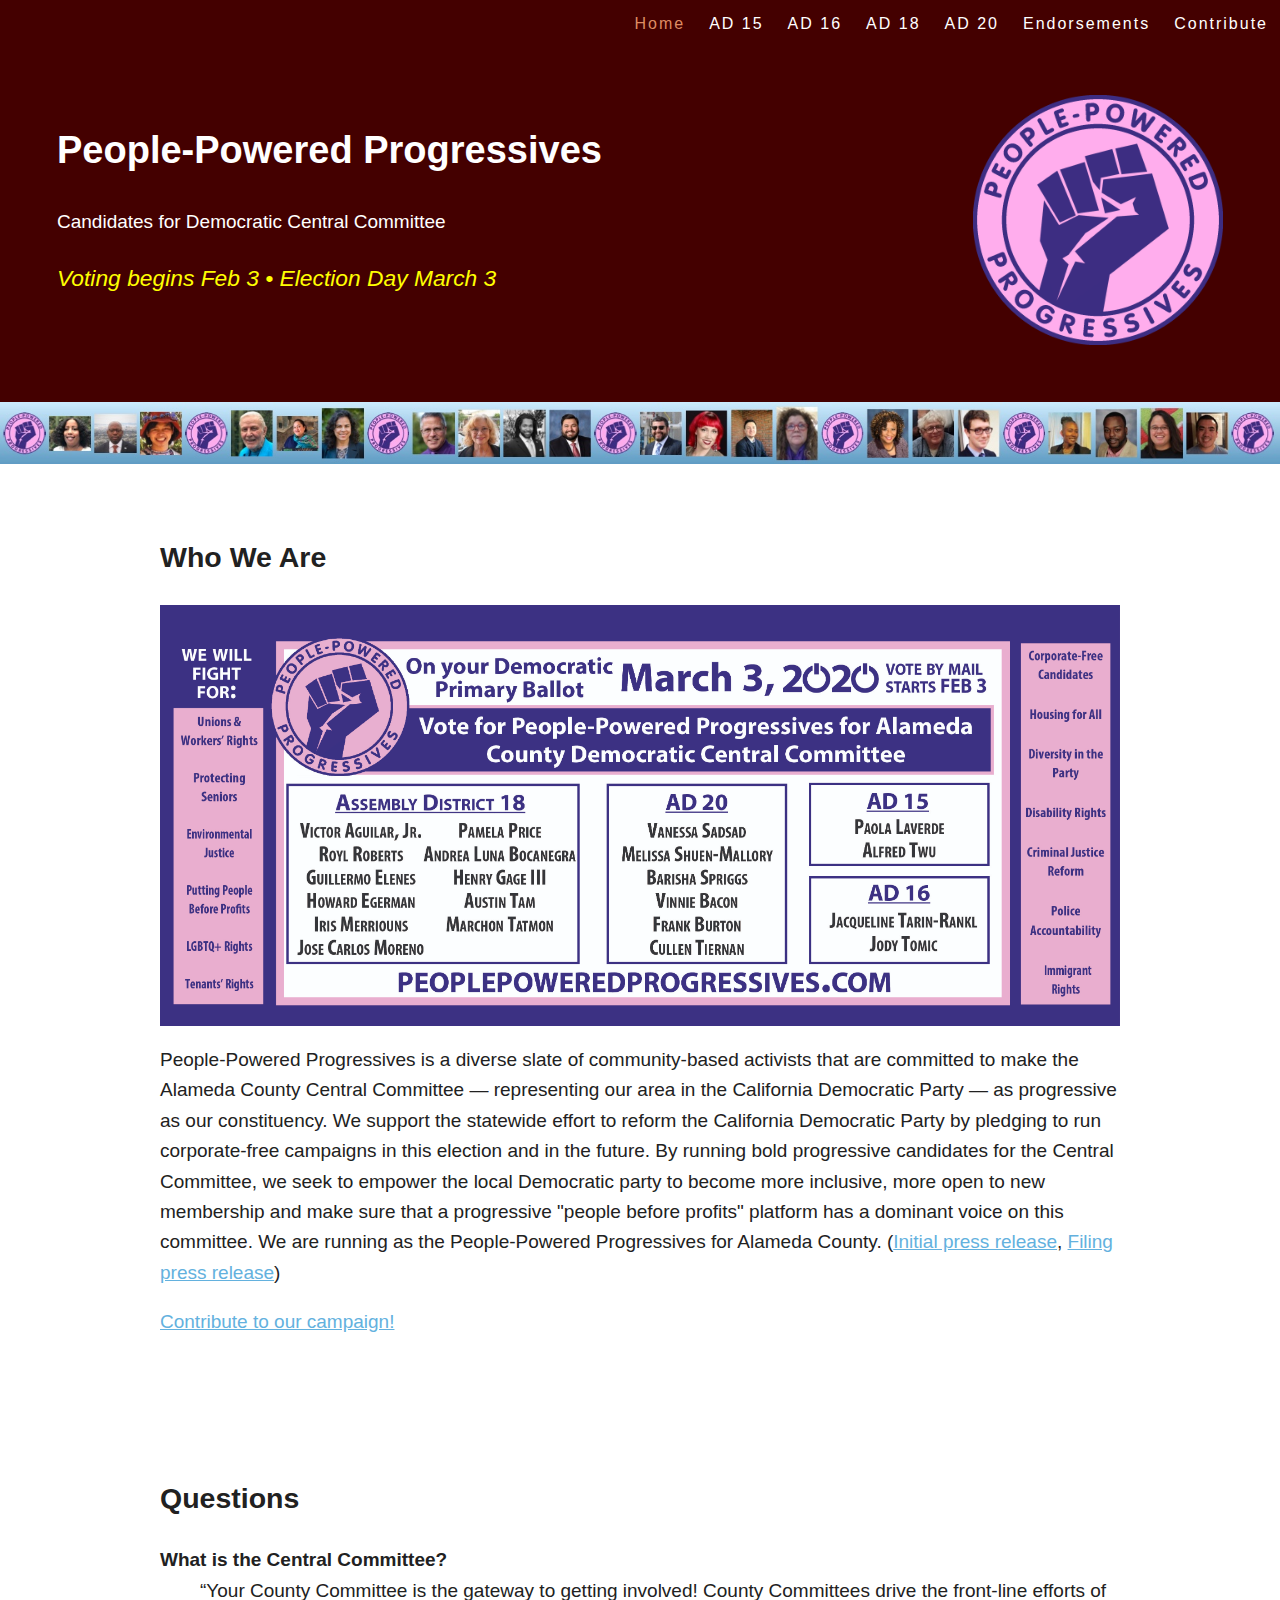
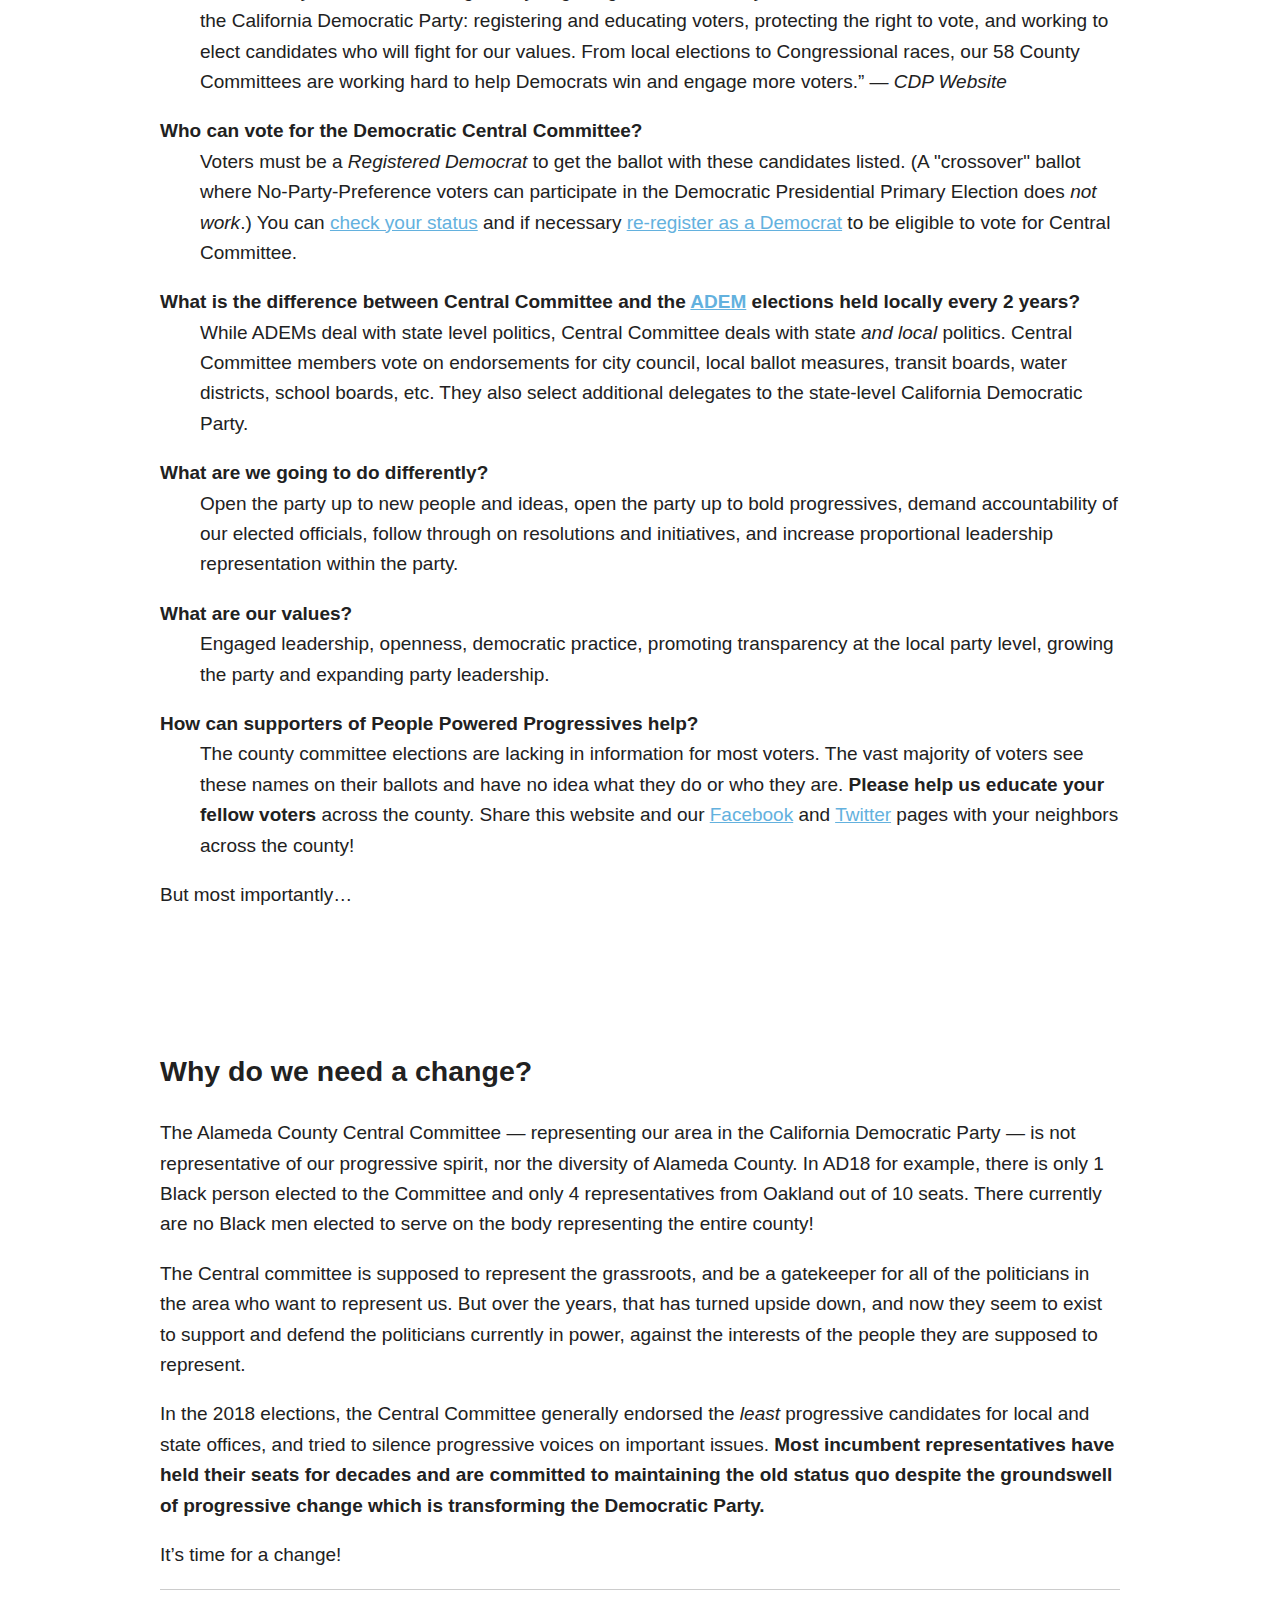
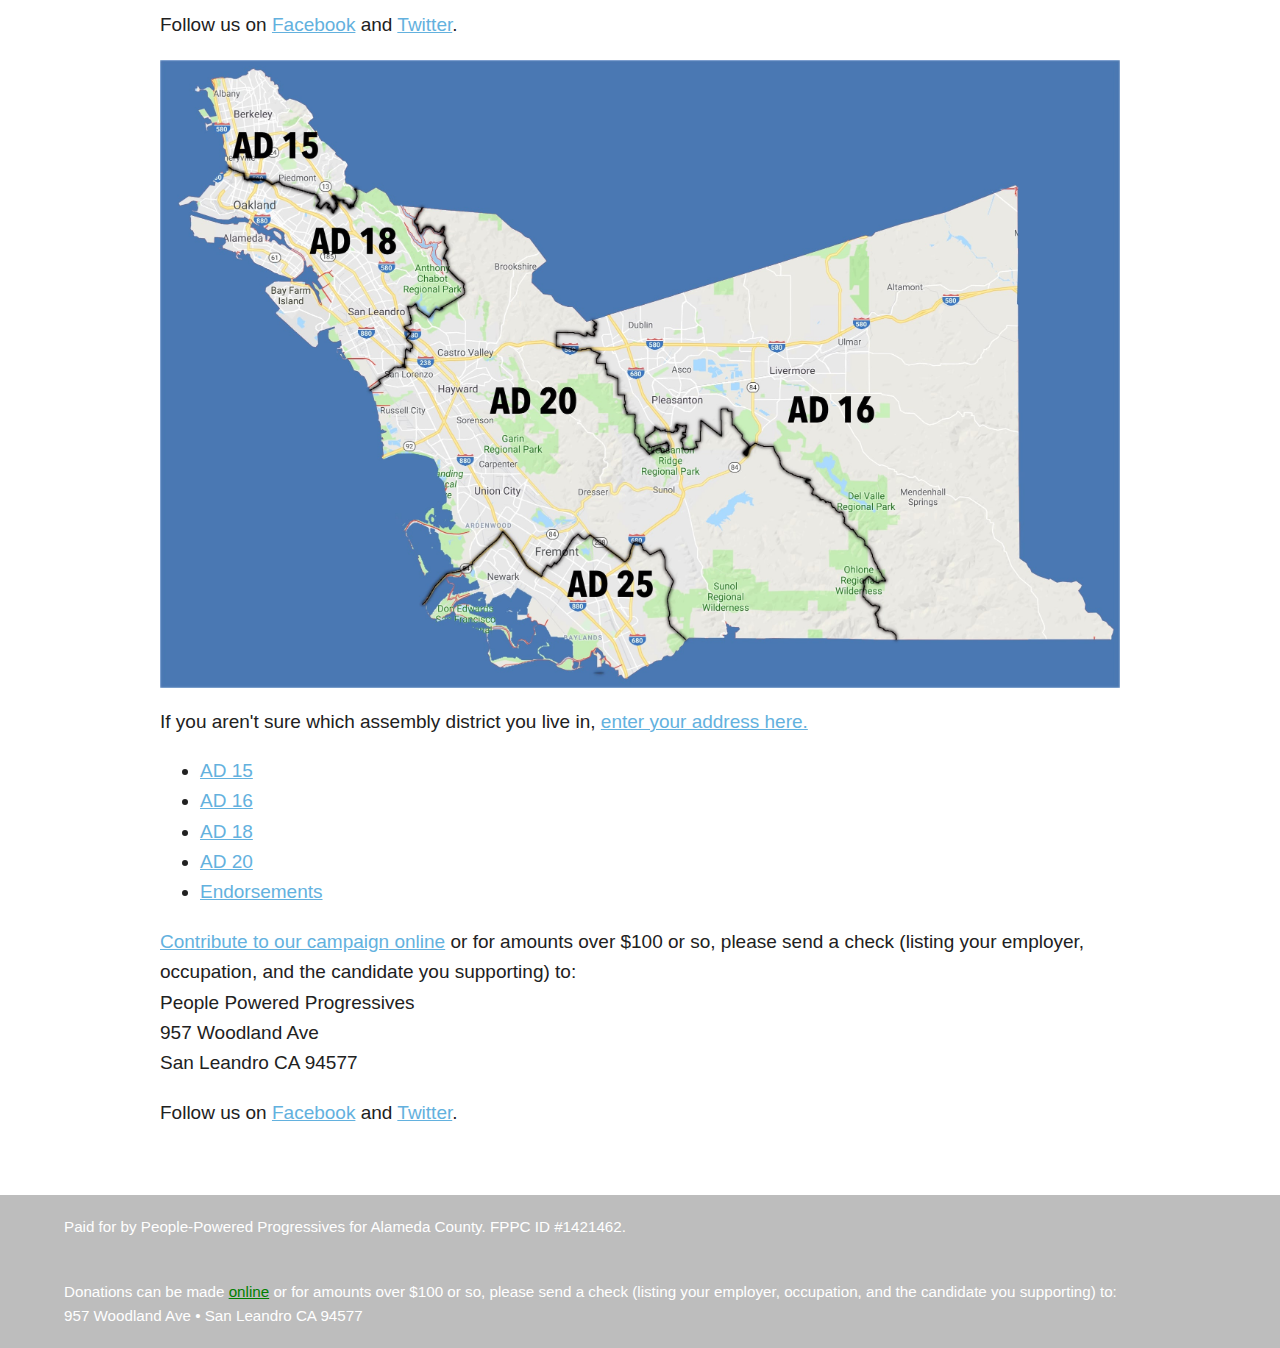
==== commit 19cda6b2: "endorsements page" ====
--- a/index.html
+++ b/index.html
@@ -1,12 +1,12 @@
 <!DOCTYPE html><html class="no-js" lang="en-us"><head><meta charset="utf-8"><!--[if IE]><meta http-equiv='X-UA-Compatible' content='IE=edge'><![endif]--><title>People-Powered Progressives</title><meta name="description" content="Candidates for Democratic Central Committee in Alameda County."><meta name="viewport" content="width=device-width, initial-scale=1.0, viewport-fit=cover"><meta name="supported-color-schemes" content="light dark"><link rel="apple-touch-icon" sizes="180x180" href="/apple-touch-icon.png"><link rel="icon" type="image/png" sizes="32x32" href="/favicon-32x32.png"><link rel="icon" type="image/png" sizes="16x16" href="/favicon-16x16.png"><link rel="apple-touch-icon" href="icon.png"><link rel="stylesheet" href="css/main.css"></head><body class="Home"><!--[if lt IE 9]><p class="browserupgrade">You are using an <strong>outdated</strong> browser. Please
-<a href="http://browsehappy.com/">upgrade your browser</a> to improve your experience.</p><![endif]--><header id="main-header"><div class="clearfix"><div class="logo"><a class="active" href="/"><img src="img/logo.png" alt="Logo"></a></div><div class="title"><h1>People-Powered Progressives</h1><p>Candidates for Democratic Central Committee</p><p class="highlighted"><i>Voting begins Feb 3 • Election Day March 3</i></p></div><input id="navigation" type="checkbox"><label class="hamburger" for="navigation"><div class="spinner diagonal part-1"></div><div class="spinner horizontal"></div><div class="spinner diagonal part-2"></div></label><nav class="page-menu"><ul><li><a class="active" href="./">Home</a></li><li><a href="ad15.html">AD 15</a></li><li><a href="ad16.html">AD 16</a></li><li><a href="ad18.html">AD 18</a></li><li><a href="ad20.html">AD 20</a></li><li><a href="https://www.efundraisingconnections.com/c/PeoplePoweredProgressives/">Contribute</a></li></ul></nav><div><img src="img/ppp.jpg" style="width:100%"></div></div></header><main><section class="solution"><article class="textual"><header><h2>Who We Are</h2><p><img src="img/votecard.jpg"></p><p>People-Powered Progressives is a diverse slate of community-based activists that are committed to make the Alameda County Central Committee — representing our area in the California Democratic Party — as progressive as our constituency. We support the statewide effort to reform the California Democratic Party by pledging to run corporate-free campaigns in this election and in the future. By running bold progressive candidates for the Central Committee, we seek to empower the local Democratic party to become more inclusive, more open to new membership and make sure that a progressive "people before profits" platform has a dominant voice on this committee. We are running as the People-Powered Progressives for Alameda County. (<a href="/press-release.html">Initial press release</a>, <a href="/press-release-2.html">Filing press release</a>)
+<a href="http://browsehappy.com/">upgrade your browser</a> to improve your experience.</p><![endif]--><header id="main-header"><div class="clearfix"><div class="logo"><a class="active" href="/"><img src="img/logo.png" alt="Logo"></a></div><div class="title"><h1>People-Powered Progressives</h1><p>Candidates for Democratic Central Committee</p><p class="highlighted"><i>Voting begins Feb 3 • Election Day March 3</i></p></div><input id="navigation" type="checkbox"><label class="hamburger" for="navigation"><div class="spinner diagonal part-1"></div><div class="spinner horizontal"></div><div class="spinner diagonal part-2"></div></label><nav class="page-menu"><ul><li><a class="active" href="./">Home</a></li><li><a href="ad15.html">AD 15</a></li><li><a href="ad16.html">AD 16</a></li><li><a href="ad18.html">AD 18</a></li><li><a href="ad20.html">AD 20</a></li><li><a href="endorsements.html">Endorsements</a></li><li><a href="https://www.efundraisingconnections.com/c/PeoplePoweredProgressives/">Contribute</a></li></ul></nav><div><img src="img/ppp.jpg" style="width:100%"></div></div></header><main><section class="solution"><article class="textual"><header><h2>Who We Are</h2><p><img src="img/votecard.jpg"></p><p>People-Powered Progressives is a diverse slate of community-based activists that are committed to make the Alameda County Central Committee — representing our area in the California Democratic Party — as progressive as our constituency. We support the statewide effort to reform the California Democratic Party by pledging to run corporate-free campaigns in this election and in the future. By running bold progressive candidates for the Central Committee, we seek to empower the local Democratic party to become more inclusive, more open to new membership and make sure that a progressive "people before profits" platform has a dominant voice on this committee. We are running as the People-Powered Progressives for Alameda County. (<a href="/press-release.html">Initial press release</a>, <a href="/press-release-2.html">Filing press release</a>)
 </p><p><a href="https://www.efundraisingconnections.com/c/PeoplePoweredProgressives/">Contribute to our campaign!</a></p></header></article></section><section class="questions"><article class="textual"><header><h2>Questions</h2><dl><dt>What is the Central Committee?</dt><dd class="quoted">“Your County Committee is the gateway to getting involved! County Committees drive the front-line efforts of the California Democratic Party: registering and educating voters, protecting the right to vote, and working to elect candidates who will fight for our values. From local elections to Congressional races, our 58 County Committees are working hard to help Democrats win and engage more voters.” — <i>CDP Website</i></dd></dl><dl><dt>Who can vote for the Democratic Central Committee?</dt><dd>Voters must be a <em>Registered Democrat</em> to get the ballot with these candidates listed. (A "crossover" ballot where No-Party-Preference voters can participate in the Democratic Presidential Primary Election does <em>not work</em>.) You can <a href="https://www.acgov.org/rovmvp_app/mvp.do">check your status</a> and if necessary <a href="https://www.acvote.org/voting/register-to-vote">re-register as a Democrat</a> to be eligible to vote for Central Committee.</dd></dl><dl><dt>What is the difference between Central Committee and the <a href="https://www.cadem.org/our-party/adem">ADEM</a> elections held locally every 2 years?</dt><dd>While ADEMs deal with state level politics, Central Committee deals with state <i>and local</i> politics. Central Committee members vote on endorsements for city council, local ballot measures, transit boards, water districts, school boards, etc.  They also select additional delegates to the state-level California Democratic Party.  </dd></dl><dl><dt>What are we going to do differently?</dt><dd>Open the party up to new people and ideas, open the party up to bold progressives, demand accountability of our elected officials, follow through on resolutions and initiatives, and increase proportional leadership representation within the party.</dd></dl><dl><dt>What are our values?</dt><dd>Engaged leadership, openness, democratic practice, promoting transparency at the local party level, growing the party and expanding party leadership.</dd></dl><dl><dt>How can supporters of People Powered Progressives help?</dt><dd>The county committee elections are lacking in information for most voters. The vast majority of voters see these names on their ballots and have no idea what they do or who they are.  <b>Please help us educate your fellow voters</b> across the county. Share this website and our <a href="https://www.facebook.com/peoplepoweredprogressives">Facebook</a> and <a href="https://twitter.com/PeoplePoweredAC">Twitter</a> pages with your neighbors across the county!</dd></dl><p>But most importantly…
 </p></header></article></section><section class="problem"><article class="textual"><header><h2>Why do we need a change?</h2><p>The Alameda County Central Committee — representing our area in the California Democratic Party — is not representative of our progressive spirit, nor the diversity of Alameda County. In AD18 for example, there is only 1 Black person elected to the Committee and only 4 representatives from Oakland out of 10 seats. There currently are no Black men elected to serve on the body representing the entire county!</p><p>The Central committee is supposed to represent the grassroots, and be a gatekeeper for all of the politicians in the area who want to represent us. But over the years, that has turned upside down, and now they seem to exist to support and defend the politicians currently in power, against the interests of the people they are supposed to represent.
 </p><p>In the 2018 elections, the Central Committee generally endorsed the <em>least</em> progressive candidates for local and state offices, and tried to silence progressive voices on important issues. <b>Most incumbent representatives have held their seats for decades and are committed to maintaining the old status quo despite the groundswell of progressive change which is transforming the Democratic Party.</b></p><p>It’s time for a change!
 </p><hr><p>Follow us on <a href="https://www.facebook.com/peoplepoweredprogressives">Facebook</a> and <a href="https://twitter.com/PeoplePoweredAC">Twitter</a>.
 </p><p><img src="img/alameda-county-assembly-districts.jpeg"></p><p>If you aren't sure which assembly district you live in, <a href="http://findyourrep.legislature.ca.gov">enter your address here.</a>
 
-</p><nav class="extra-menu"><ul><li><a href="ad15.html">AD 15</a></li><li><a href="">AD 16</a></li><li><a href="ad18.html">AD 18</a></li><li><a href="ad20.html">AD 20</a></li></ul></nav><p><a href='https://www.efundraisingconnections.com/c/PeoplePoweredProgressives/'>Contribute to our campaign online</a> or for amounts over $100 or so, please send a check (listing your employer, occupation, and the candidate you supporting) to:<br>
+</p><nav class="extra-menu"><ul><li><a href="ad15.html">AD 15</a></li><li><a href="">AD 16</a></li><li><a href="ad18.html">AD 18</a></li><li><a href="ad20.html">AD 20</a></li><li><a href="endorsements.html">Endorsements</a></li></ul></nav><p><a href='https://www.efundraisingconnections.com/c/PeoplePoweredProgressives/'>Contribute to our campaign online</a> or for amounts over $100 or so, please send a check (listing your employer, occupation, and the candidate you supporting) to:<br>
 People Powered Progressives<br/>
 957 Woodland Ave<br>
 San Leandro CA 94577
